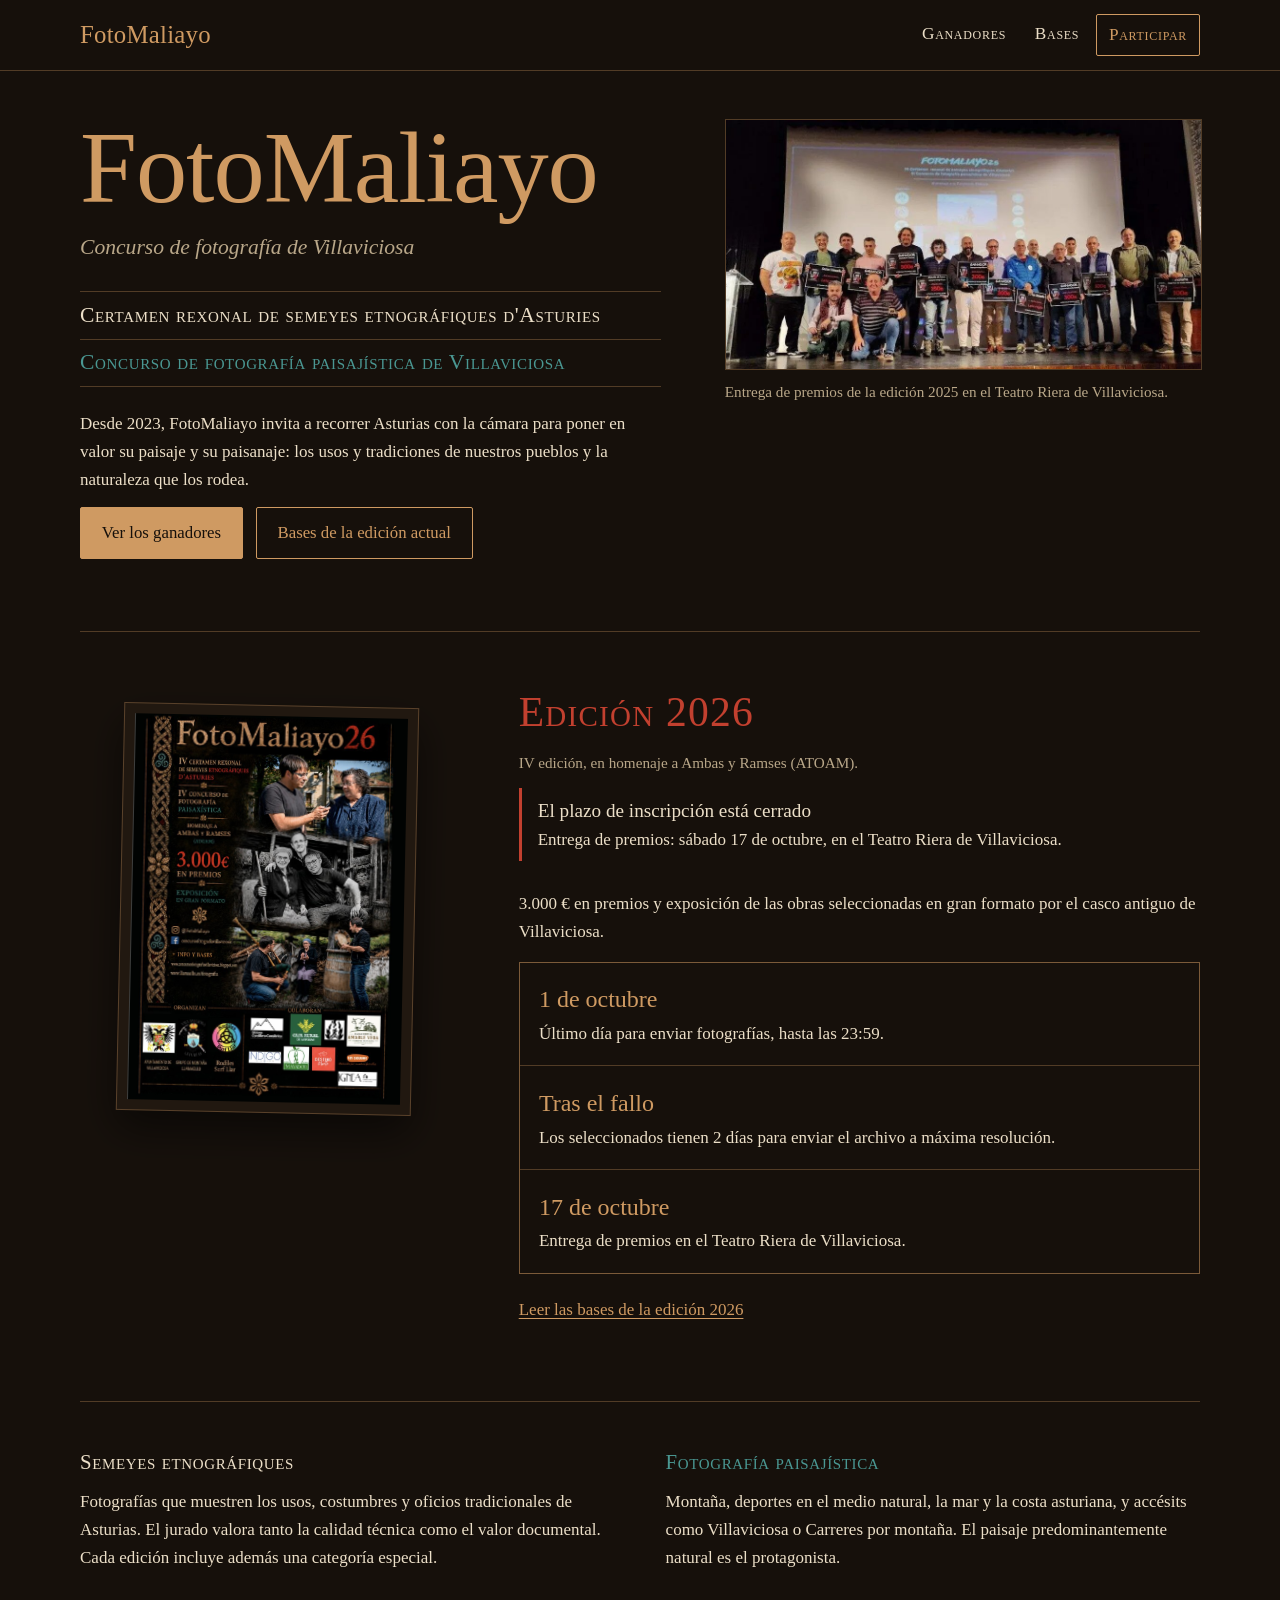
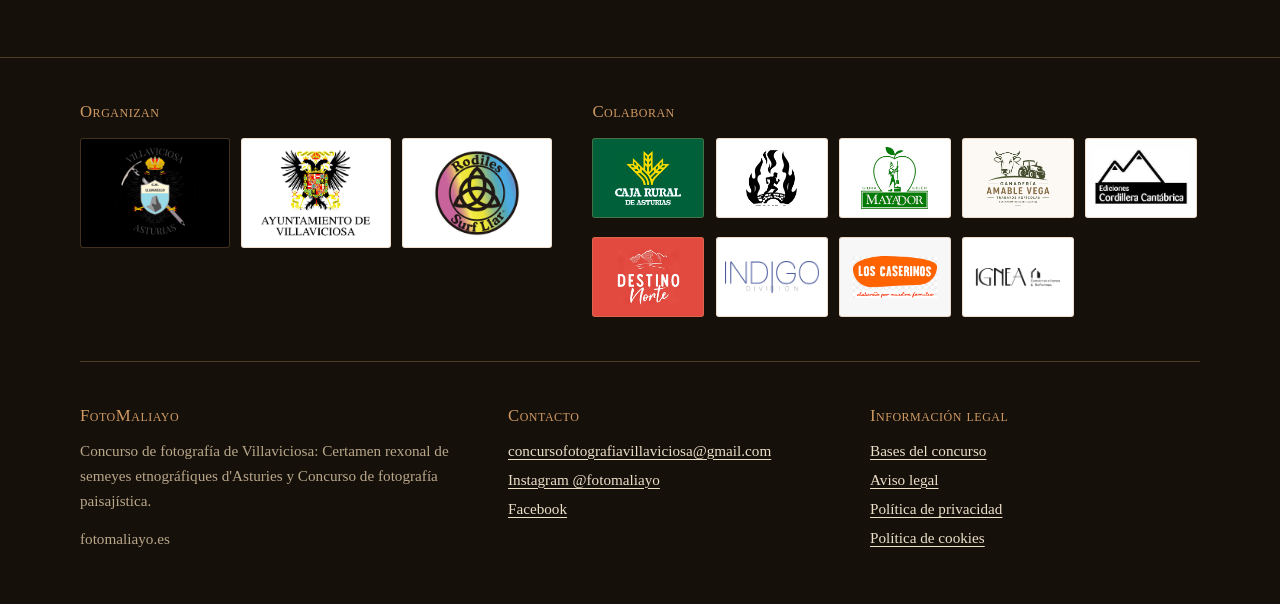
==== index.html @ ec28ccec "first commit" ====
<!DOCTYPE html>
<html lang="es">
<head>
<meta charset="utf-8">
<meta name="viewport" content="width=device-width, initial-scale=1, viewport-fit=cover">
<title>FotoMaliayo · Concurso de fotografía</title>
<link rel="canonical" href="https://fotomaliayo.es/">
<meta name="description" content="FotoMaliayo: Certamen rexonal de semeyes etnográfiques d'Asturies y Concurso de fotografía paisajística de Villaviciosa. Bases, ganadores e inscripción.">
<link rel="icon" href="data:image/svg+xml,<svg xmlns='http://www.w3.org/2000/svg' viewBox='0 0 100 100'><text y='.9em' font-size='90'>📷</text></svg>">
<style>
/* =========================================================
   Tokens: tomados del cartel (madera oscura, cobre, rojo, verde azulado)
   No se cargan fuentes externas: así la web no envía datos a terceros.
   ========================================================= */
:root{
  --wood:#16100b;
  --wood-2:#211810;
  --wood-3:#2c2117;
  --parchment:#ecdfc8;
  --muted:#b9a789;
  --copper:#cf9a62;
  --copper-dim:rgba(207,154,98,.32);
  --red:#c2402f;
  --teal:#4a9792;
  --ok:#7fb37a;
  --serif:"Palatino Linotype","Book Antiqua",Palatino,"URW Palladio L","P052",Georgia,serif;
  --measure:68ch;
  box-sizing:border-box;
  padding-top:env(safe-area-inset-top,0px);
  padding-bottom:env(safe-area-inset-bottom,0px);
}
*,*::before,*::after{box-sizing:inherit}
[hidden]{display:none!important}
html{scroll-padding-top:env(safe-area-inset-top,0px);background:var(--wood)}
body{
  margin:0;background:var(--wood);color:var(--parchment);
  font-family:var(--serif);font-size:1.0625rem;line-height:1.65;
  -webkit-font-smoothing:antialiased;
}
img{max-width:100%;height:auto;display:block}
a{color:var(--copper);text-underline-offset:.18em}
a:hover{color:var(--parchment)}
:focus-visible{outline:2px solid var(--copper);outline-offset:3px}
.wrap{width:min(1120px,100% - 2.5rem);margin-inline:auto}
.prose{max-width:var(--measure)}
h1,h2,h3{font-weight:normal;line-height:1.2;margin:0}
h2{font-size:clamp(1.8rem,1.3rem + 2vw,2.6rem);font-variant:small-caps;letter-spacing:.03em;color:var(--copper)}
h3{font-size:1.3rem;font-variant:small-caps;letter-spacing:.03em;color:var(--parchment);margin-top:2.2rem}
p{margin:.8rem 0}
.muted{color:var(--muted)}
.skip{position:absolute;left:-999px}
.skip:focus{left:1rem;top:1rem;background:var(--parchment);color:var(--wood);padding:.5rem 1rem;z-index:10}

/* ---------- Cabecera ---------- */
.site-head{border-bottom:1px solid var(--copper-dim);background:var(--wood)}
.site-head .wrap{display:flex;align-items:center;justify-content:space-between;gap:1rem;flex-wrap:wrap;padding-block:.9rem}
.brand{font-size:1.55rem;color:var(--copper);text-decoration:none;letter-spacing:.01em}
.brand b{font-weight:normal;color:var(--red)}
.nav{display:flex;gap:.3rem;flex-wrap:wrap}
.nav a{color:var(--parchment);text-decoration:none;padding:.35rem .75rem;border-radius:2px;font-variant:small-caps;letter-spacing:.04em;font-size:1.08rem}
.nav a:hover{color:var(--copper)}
.nav a[aria-current="page"]{color:var(--wood);background:var(--copper)}
.nav a.cta:not([aria-current="page"]){border:1px solid var(--copper);color:var(--copper)}

/* ---------- Vistas ---------- */
main section[data-view]{display:none;padding-block:3rem 4.5rem}
main section[data-view].is-active{display:block}

/* ---------- Portada ---------- */
.hero{display:grid;grid-template-columns:1.1fr .9fr;gap:clamp(2rem,5vw,4.5rem);align-items:start}
.wordmark{font-size:clamp(3.2rem,2rem + 6vw,6.4rem);line-height:.95;color:var(--copper);letter-spacing:-.01em;margin-bottom:1.6rem}
.tagline{font-size:1.35rem;color:var(--muted);font-style:italic;margin:-.8rem 0 1.6rem}
.hero-photo{margin:0}
.hero-photo button{all:unset;cursor:zoom-in;display:block}
.hero-photo img{width:100%;height:auto;border:1px solid var(--copper-dim)}
.hero-photo figcaption{margin-top:.6rem;font-size:.95rem;color:var(--muted)}
.edition{display:grid;grid-template-columns:minmax(220px,.55fr) 1fr;gap:clamp(2rem,5vw,4rem);align-items:start;margin-top:4.5rem;padding-top:3.5rem;border-top:1px solid var(--copper-dim)}
.edition h2{color:var(--red)}
.edition .dates{grid-template-columns:1fr}
.hero-lines{font-size:1.35rem;line-height:1.35;font-variant:small-caps;letter-spacing:.03em;margin:0 0 1.4rem;padding:0;list-style:none}
.hero-lines li{padding:.55rem 0;border-bottom:1px solid var(--copper-dim)}
.hero-lines li:first-child{border-top:1px solid var(--copper-dim)}
.hero-lines .etno{color:var(--parchment)}
.hero-lines .paisaje{color:var(--teal)}
.homenaje{color:var(--muted);font-style:italic;margin:0 0 1.8rem}
.status{border-left:3px solid var(--red);padding:.4rem 0 .4rem 1rem;margin:0 0 1.8rem}
.status strong{color:var(--parchment);font-weight:normal;font-size:1.2rem;display:block}
.hero-actions{display:flex;gap:.8rem;flex-wrap:wrap}
.poster{border:1px solid var(--copper-dim);padding:.6rem;background:var(--wood-2);transform:rotate(1.2deg);box-shadow:0 18px 40px rgba(0,0,0,.55)}
@media (prefers-reduced-motion:no-preference){
  .poster{animation:settle 900ms cubic-bezier(.2,.7,.2,1) both}
  @keyframes settle{from{opacity:0;transform:rotate(4deg) translateY(18px)}to{opacity:1;transform:rotate(1.2deg)}}
}

.btn{display:inline-block;font:inherit;font-size:1.05rem;cursor:pointer;text-decoration:none;
  padding:.7rem 1.3rem;border-radius:2px;border:1px solid var(--copper);background:var(--copper);color:var(--wood)}
.btn:hover{background:var(--parchment);border-color:var(--parchment);color:var(--wood)}
.btn.ghost{background:transparent;color:var(--copper)}
.btn.ghost:hover{color:var(--wood);background:var(--copper)}
.btn[disabled]{opacity:.5;cursor:not-allowed}

.two{display:grid;grid-template-columns:1fr 1fr;gap:clamp(1.5rem,4vw,3.5rem);margin-top:4rem;padding-top:3rem;border-top:1px solid var(--copper-dim)}
.two h3{margin-top:0}
.two .etno-h{color:var(--parchment)}
.two .paisaje-h{color:var(--teal)}
.dates{list-style:none;padding:0;margin:1rem 0 0;display:grid;grid-template-columns:repeat(3,1fr);gap:1px;background:var(--copper-dim);border:1px solid var(--copper-dim)}
.dates li{background:var(--wood);padding:1.1rem 1.2rem}
.dates .d{display:block;font-size:1.5rem;color:var(--copper)}
.block{margin-top:4rem;padding-top:3rem;border-top:1px solid var(--copper-dim)}

/* ---------- Ganadores ---------- */
.tabs{display:flex;gap:.4rem;flex-wrap:wrap;margin:1.6rem 0 2rem}
.tabs button{font:inherit;font-size:1.1rem;background:transparent;color:var(--parchment);border:1px solid var(--copper-dim);padding:.45rem 1rem;border-radius:2px;cursor:pointer}
.tabs button[aria-selected="true"]{background:var(--copper);color:var(--wood);border-color:var(--copper)}
.contest-title{font-size:1.1rem;font-variant:small-caps;letter-spacing:.05em;margin:3rem 0 .4rem;padding-bottom:.5rem;border-bottom:1px solid var(--copper-dim)}
.contest-title.etno{color:var(--parchment)}
.contest-title.paisaje{color:var(--teal)}
.gallery{display:flex;flex-wrap:wrap;gap:1.8rem 1.6rem;align-items:flex-start}
.cat-index{display:flex;flex-wrap:wrap;gap:.5rem;margin:.4rem 0 1rem}
.chip{font:inherit;font-size:.98rem;cursor:pointer;background:transparent;color:var(--parchment);border:1px solid var(--copper-dim);border-radius:999px;padding:.3rem .9rem}
.chip.etno{border-color:var(--copper);color:var(--copper)}
.chip.paisaje{border-color:var(--teal);color:#8cc7c2}
.chip:hover{background:var(--wood-3)}
.cat-block{--cat:var(--copper);margin:1.6rem 0 2.6rem;padding:1.2rem 0 0 1.4rem;border-left:4px solid var(--cat);scroll-margin-top:1.5rem}
.cat-block.paisaje{--cat:var(--teal)}
.cat-title{font-weight:normal;font-size:clamp(1.4rem,1.1rem + 1vw,1.8rem);font-variant:small-caps;letter-spacing:.03em;color:var(--parchment);margin:0 0 1.2rem;line-height:1.15}
.cat-block.paisaje .cat-title{color:#a9d6d2}
.work .prize.win{color:var(--parchment);background:var(--red);padding:0 .45rem;border-radius:2px}
.work img{height:clamp(170px,21vw,270px);width:auto;max-width:100%;object-fit:contain;border:1px solid var(--copper-dim);background:var(--wood-3)}
.work button:hover img{border-color:var(--copper)}
.work{margin:0;flex:0 1 auto;max-width:100%}
.work button{all:unset;cursor:zoom-in;display:block;width:100%}
.work button:focus-visible{outline:2px solid var(--copper);outline-offset:4px}
.frame{aspect-ratio:3/2;background:var(--wood-3);border:1px solid var(--copper-dim);overflow:hidden;display:grid;place-items:center;color:var(--muted);font-size:.95rem;text-align:center;padding:1rem}
.frame img{width:100%;height:100%;object-fit:cover}
.work figcaption{margin-top:.7rem;line-height:1.4}
.work .prize{color:var(--copper);font-variant:small-caps;letter-spacing:.03em}
.work .title{display:block;font-style:italic}
.work .author{display:block;color:var(--parchment)}
.pending{border:1px dashed var(--copper-dim);padding:1rem 1.2rem;color:var(--muted);margin-bottom:1rem}
dialog.lightbox{border:0;padding:0;background:transparent;max-width:min(1200px,94vw);color:var(--parchment)}
dialog.lightbox::backdrop{background:rgba(10,7,4,.97)}
dialog.lightbox img{max-height:80vh;width:auto;margin:auto}
dialog.lightbox p{text-align:center}
dialog.lightbox .close{position:fixed;top:calc(1rem + env(safe-area-inset-top,0px));right:1rem}

/* ---------- Bases y textos legales ---------- */
.doc{max-width:var(--measure)}
.doc h3{border-top:1px solid var(--copper-dim);padding-top:1.6rem}
.doc ol,.doc ul{padding-left:1.3rem}
.doc li{margin:.35rem 0}
.doc strong{color:var(--parchment)}
.table-scroll{overflow-x:auto;margin:1rem 0}
table{border-collapse:collapse;width:100%;min-width:420px;font-size:1rem}
th,td{text-align:left;padding:.55rem .8rem;border-bottom:1px solid var(--copper-dim)}
th{font-weight:normal;color:var(--copper);font-variant:small-caps;letter-spacing:.03em}
td.n{text-align:right;font-variant-numeric:tabular-nums}
.note{background:var(--wood-2);border-left:3px solid var(--teal);padding:.8rem 1.1rem;margin:1.2rem 0}
.meta{color:var(--muted);font-size:.95rem}

/* ---------- Formulario ---------- */
.form{max-width:760px}
fieldset{border:1px solid var(--copper-dim);padding:1.4rem 1.4rem 1.6rem;margin:0 0 1.8rem;border-radius:2px}
legend{padding:0 .5rem;font-size:1.25rem;font-variant:small-caps;letter-spacing:.03em;color:var(--copper)}
.grid{display:grid;grid-template-columns:1fr 1fr;gap:1rem 1.2rem}
.full{grid-column:1/-1}
label{display:block;font-size:.98rem;margin-bottom:.3rem}
.req{color:var(--red)}
input[type=text],input[type=email],input[type=tel],select,textarea{
  width:100%;font:inherit;font-size:1rem;color:var(--parchment);background:var(--wood);
  border:1px solid rgba(207,154,98,.5);border-radius:2px;padding:.6rem .7rem}
textarea{min-height:5.5rem;resize:vertical}
input:focus,select:focus,textarea:focus{outline:2px solid var(--copper);outline-offset:0;border-color:var(--copper)}
.check{display:flex;gap:.7rem;align-items:flex-start;margin:.8rem 0}
.check input{margin-top:.35rem;width:1.1rem;height:1.1rem;accent-color:var(--copper);flex:none}
.check label{margin:0}
.hint{font-size:.92rem;color:var(--muted);margin:.3rem 0 0}
.counters{display:flex;gap:1.5rem;flex-wrap:wrap;margin:-.3rem 0 1.2rem;color:var(--muted)}
.counters strong{color:var(--parchment);font-weight:normal}
.photo{border:1px solid var(--copper-dim);background:var(--wood-2);padding:1.2rem;margin-bottom:1.2rem;display:grid;grid-template-columns:150px 1fr;gap:1.2rem}
.photo .thumb{aspect-ratio:1;background:var(--wood);border:1px dashed var(--copper-dim);display:grid;place-items:center;color:var(--muted);font-size:.85rem;text-align:center;overflow:hidden}
.photo .thumb img{width:100%;height:100%;object-fit:cover}
.photo .fields{display:grid;gap:.9rem}
.photo-head{display:flex;justify-content:space-between;align-items:center;gap:1rem}
.photo-head h4{margin:0;font-weight:normal;font-size:1.1rem;color:var(--copper)}
.link-btn{all:unset;cursor:pointer;color:var(--muted);text-decoration:underline;text-underline-offset:.18em;font-size:.95rem}
.link-btn:hover{color:var(--red)}
.link-btn:focus-visible{outline:2px solid var(--copper);outline-offset:2px}
.file-info{font-size:.9rem;color:var(--muted)}
.file-info.bad{color:#ff9b8a}
.file-info.good{color:var(--ok)}
.errors{border:1px solid var(--red);background:rgba(194,64,47,.12);padding:.9rem 1.2rem;margin-bottom:1.4rem}
.errors ul{margin:.4rem 0 0;padding-left:1.2rem}
.layer{font-size:.92rem;color:var(--muted);border-top:1px solid var(--copper-dim);margin-top:1.6rem;padding-top:1rem}
.layer table{min-width:0;font-size:.92rem}
.layer th{width:28%}
.progress{height:6px;background:var(--wood-3);margin:1rem 0;overflow:hidden}
.progress span{display:block;height:100%;width:0;background:var(--copper);transition:width .3s}
.done{border:1px solid var(--ok);padding:1.6rem;max-width:760px}
.done .code{font-size:1.6rem;color:var(--copper)}
.demo{border:1px dashed var(--teal);color:var(--muted);padding:.8rem 1.1rem;margin-bottom:1.6rem;max-width:760px}
.hp{position:absolute;left:-5000px}

/* ---------- Pie ---------- */
.site-foot{border-top:1px solid var(--copper-dim);padding-block:2.5rem;font-size:.95rem;color:var(--muted)}
.entities{display:grid;grid-template-columns:auto 1fr;gap:2.5rem;padding-bottom:2.5rem;margin-bottom:2.5rem;border-bottom:1px solid var(--copper-dim);align-items:start}
.logos{list-style:none;padding:0;margin:0;display:flex;flex-wrap:wrap;gap:.7rem}
.logos li{margin:0;display:flex;align-items:center;justify-content:center;border-radius:3px;padding:.5rem;overflow:hidden;border:1px solid var(--copper-dim)}
.logos.org li{width:150px;height:110px}
.logos.col li{width:112px;height:80px}
.logos img{max-width:100%;max-height:100%;width:auto;height:auto;object-fit:contain}
.foot-grid{display:grid;grid-template-columns:1.2fr 1fr 1fr;gap:2rem}
.site-foot h4{margin:0 0 .5rem;font-weight:normal;color:var(--copper);font-variant:small-caps;letter-spacing:.03em;font-size:1.05rem}
.site-foot ul{list-style:none;padding:0;margin:0}
.site-foot li{margin:.25rem 0}
.site-foot a{color:var(--parchment)}

@media (max-width:820px){
  .hero,.two,.foot-grid,.edition,.entities{grid-template-columns:1fr}
  .logos.org li{width:128px;height:94px}
  .logos.col li{width:104px;height:72px}
  .poster{max-width:320px;margin-inline:auto}
  .dates{grid-template-columns:1fr}
  .grid{grid-template-columns:1fr}
  .photo{grid-template-columns:1fr}
  .photo .thumb{max-width:200px}
}
</style>
</head>
<body>
<a class="skip" href="#contenido">Saltar al contenido</a>

<header class="site-head">
  <div class="wrap">
    <a class="brand" href="#inicio">FotoMaliayo</a>
    <nav class="nav" aria-label="Principal">
      <a href="#ganadores">Ganadores</a>
      <a href="#bases">Bases</a>
      <a href="#participar" class="cta">Participar</a>
    </nav>
  </div>
</header>

<main id="contenido">

<!-- ===================== PORTADA ===================== -->
<section data-view="inicio" aria-labelledby="t-inicio">
  <div class="wrap">
    <div class="hero">
      <div>
        <h1 id="t-inicio" class="wordmark">FotoMaliayo</h1>
        <p class="tagline">Concurso de fotografía de Villaviciosa</p>
        <ul class="hero-lines">
          <li class="etno">Certamen rexonal de semeyes etnográfiques d'Asturies</li>
          <li class="paisaje">Concurso de fotografía paisajística de Villaviciosa</li>
        </ul>
        <p>Desde 2023, FotoMaliayo invita a recorrer Asturias con la cámara para poner en valor su paisaje y su paisanaje: los usos y tradiciones de nuestros pueblos y la naturaleza que los rodea.</p>
        <div class="hero-actions">
          <a class="btn" href="#ganadores">Ver los ganadores</a>
          <a class="btn ghost" href="#bases">Bases de la edición actual</a>
        </div>
      </div>
      <figure class="hero-photo" id="hero-photo"></figure>
    </div>

    <div class="edition">
      <figure class="poster"><img id="ed-cartel" src="" alt="" width="760" height="1075"></figure>
      <div>
        <h2 id="t-edicion"></h2>
        <p class="meta" id="ed-meta"></p>
        <div class="status" id="status"></div>
        <p id="ed-premios"></p>
        <ol class="dates" id="ed-calendario"></ol>
        <p style="margin-top:1.4rem"><a href="#bases" id="ed-bases-link"></a></p>
      </div>
    </div>

    <div class="two">
      <div>
        <h3 class="etno-h">Semeyes etnográfiques</h3>
        <p>Fotografías que muestren los usos, costumbres y oficios tradicionales de Asturias. El jurado valora tanto la calidad técnica como el valor documental. Cada edición incluye además una categoría especial.</p>
      </div>
      <div>
        <h3 class="paisaje-h">Fotografía paisajística</h3>
        <p>Montaña, deportes en el medio natural, la mar y la costa asturiana, y accésits como Villaviciosa o Carreres por montaña. El paisaje predominantemente natural es el protagonista.</p>
      </div>
    </div>
  </div>
</section>

<!-- ===================== GANADORES ===================== -->
<section data-view="ganadores" aria-labelledby="t-ganadores">
  <div class="wrap">
    <h2 id="t-ganadores">Ganadores de ediciones anteriores</h2>
    <p class="prose muted">Las fotografías premiadas y finalistas de cada edición. Pulsa una imagen para verla a mayor tamaño. Todas las fotografías pertenecen a sus autores y no pueden usarse sin su permiso.</p>
    <div class="tabs" role="tablist" aria-label="Edición" id="year-tabs"></div>
    <div id="winners" role="tabpanel"></div>
  </div>
</section>

<!-- ===================== BASES ===================== -->
<section data-view="bases" aria-labelledby="t-bases">
  <div class="wrap doc" id="bases-doc"><!-- se rellena con bases.js --></div>
</section>

<!-- ===================== PARTICIPAR ===================== -->
<section data-view="participar" aria-labelledby="t-participar">
  <div class="wrap">
    <h2 id="t-participar">Inscripción</h2>
    <div id="form-area"></div>
  </div>
</section>

<!-- ===================== AVISO LEGAL ===================== -->
<section data-view="aviso-legal" aria-labelledby="t-aviso">
  <div class="wrap doc">
    <h2 id="t-aviso">Aviso legal</h2>
    <h3>Titular de la web</h3>
    <p>Titular: <span data-dato="nombre"></span><br>
    NIF: <span data-dato="nif"></span><br>
    Domicilio a efectos de notificaciones: <span data-dato="domicilio"></span><br>
    Correo electrónico: <a href="mailto:concursofotografiavillaviciosa@gmail.com">concursofotografiavillaviciosa@gmail.com</a></p>
    <p>Esta web, accesible en fotomaliayo.es, tiene como finalidad informar sobre el concurso FotoMaliayo y gestionar la inscripción de sus participantes. No tiene finalidad comercial.</p>
    <h3>Propiedad intelectual</h3>
    <p>Las fotografías publicadas pertenecen a sus autores, que conservan todos sus derechos. Se muestran aquí con su autorización, conforme a las bases del concurso. No está permitido descargarlas, reproducirlas ni utilizarlas sin el permiso expreso de su autor.</p>
    <p>Los nombres y logotipos de las entidades organizadoras y colaboradoras pertenecen a sus respectivos titulares.</p>
    <h3>Responsabilidad</h3>
    <p>El titular procura que la información de esta web sea correcta y esté actualizada, pero no se hace responsable de errores puntuales ni de los contenidos de las webs externas a las que se enlaza. Las bases publicadas en esta web son la versión de referencia del concurso.</p>
    <h3>Legislación aplicable</h3>
    <p>Este aviso legal se rige por la legislación española.</p>
  </div>
</section>

<!-- ===================== PRIVACIDAD ===================== -->
<section data-view="privacidad" aria-labelledby="t-priv">
  <div class="wrap doc">
    <h2 id="t-priv">Política de privacidad</h2>
    <p class="meta">Última actualización: octubre de 2026.</p>

    <h3>Responsable del tratamiento</h3>
    <p><span data-dato="nombre"></span>, NIF <span data-dato="nif"></span>, con domicilio en <span data-dato="domicilio"></span>. Contacto: <a href="mailto:concursofotografiavillaviciosa@gmail.com">concursofotografiavillaviciosa@gmail.com</a>.</p>

    <h3>Qué datos tratamos</h3>
    <p>Los que facilitas en el formulario de inscripción: nombre, apellidos, correo electrónico, teléfono, localidad, condición de socio del Grupo de Montaña Llamaello si procede, y las fotografías con su título y descripción. No pedimos más datos de los necesarios.</p>

    <h3>Para qué los usamos</h3>
    <ol>
      <li>Gestionar tu participación en el concurso: recibir y ordenar tus fotografías, ponerlas a disposición del jurado de forma anónima y comunicarte el resultado.</li>
      <li>Organizar la entrega de premios y la exposición, y publicar el nombre de los premiados y finalistas junto a sus obras.</li>
      <li>Difundir el concurso publicando en esta web y en sus redes sociales fotografías del acto de entrega de premios, en las que pueden aparecer los asistentes.</li>
      <li>Solo si lo autorizas expresamente, avisarte de futuras ediciones del concurso.</li>
    </ol>

    <h3>Base legal</h3>
    <p>Para las finalidades 1 y 2, la ejecución de la relación que se establece al aceptar las bases del concurso (artículo 6.1.b del Reglamento General de Protección de Datos). Para la finalidad 3, el interés legítimo en dar a conocer el concurso (artículo 6.1.f); si no quieres aparecer en esas fotografías, puedes indicarlo antes o durante el acto, o pedir después que se retiren. Para la finalidad 4, tu consentimiento (artículo 6.1.a), que puedes retirar en cualquier momento escribiendo al correo de contacto.</p>

    <h3>Cuánto tiempo los conservamos</h3>
    <ul>
      <li>Datos y fotografías de participantes no premiados: hasta tres meses después de la entrega de premios. Después se eliminan.</li>
      <li>Datos de premiados y finalistas: mientras se mantenga el archivo histórico del concurso, y como mínimo el tiempo exigido por la normativa fiscal.</li>
      <li>Fotografías del acto de entrega de premios: mientras se mantenga el archivo histórico del concurso, salvo que pidas su retirada.</li>
      <li>Datos para avisos de futuras ediciones: hasta que retires tu consentimiento.</li>
    </ul>

    <h3>Quién puede ver tus datos</h3>
    <p>El jurado recibe solo las fotografías, identificadas con un código y sin tus datos. No cedemos tus datos a terceros salvo obligación legal. El nombre de los premiados y finalistas se hace público junto a sus obras.</p>
    <p>Para almacenar las inscripciones utilizamos los servicios de Google (Google Drive y Gmail), que actúa como encargado del tratamiento. Google LLC está adherida al Marco de Privacidad de Datos UE-EE. UU., lo que ofrece garantías adecuadas para las transferencias internacionales de datos. El proveedor de alojamiento de esta web también actúa como encargado del tratamiento.</p>

    <h3>Tus derechos</h3>
    <p>Puedes pedir el acceso, la rectificación o la supresión de tus datos, así como la limitación u oposición a su tratamiento y su portabilidad, escribiendo a <a href="mailto:concursofotografiavillaviciosa@gmail.com">concursofotografiavillaviciosa@gmail.com</a>. Si consideras que no hemos atendido correctamente tu solicitud, puedes presentar una reclamación ante la Agencia Española de Protección de Datos (<a href="https://www.aepd.es" rel="noopener" target="_blank">www.aepd.es</a>).</p>

    <h3>Menores de edad</h3>
    <p>Si eres menor de 18 años, solo puedes participar con la autorización de tu padre, madre o tutor legal.</p>
  </div>
</section>

<!-- ===================== COOKIES ===================== -->
<section data-view="cookies" aria-labelledby="t-cookies">
  <div class="wrap doc">
    <h2 id="t-cookies">Política de cookies</h2>
    <p>Esta web no utiliza cookies propias ni de terceros, ni herramientas de analítica o publicidad. Tampoco carga tipografías ni otros recursos de servidores externos.</p>
    <p>Al enviar el formulario de inscripción, los datos y fotografías se transmiten a los servidores de Google para su almacenamiento, tal como se explica en la <a href="#privacidad">política de privacidad</a>.</p>
    <p>Si en el futuro se incorporasen cookies que requieran tu consentimiento, se te pedirá antes de instalarlas y se actualizará esta política.</p>
  </div>
</section>

</main>
<dialog class="lightbox" id="lightbox">
    <button class="btn ghost close" type="button" onclick="this.closest('dialog').close()">Cerrar</button>
    <img id="lb-img" alt="">
    <p id="lb-cap"></p>
</dialog>

<footer class="site-foot">
  <div class="wrap entities">
    <div><h4>Organizan</h4><ul class="logos org" id="logos-org"></ul></div>
    <div><h4>Colaboran</h4><ul class="logos col" id="logos-col"></ul></div>
  </div>
  <div class="wrap foot-grid">
    <div>
      <h4>FotoMaliayo</h4>
      <p style="margin-top:0">Concurso de fotografía de Villaviciosa: Certamen rexonal de semeyes etnográfiques d'Asturies y Concurso de fotografía paisajística.</p>
      <p>fotomaliayo.es</p>
    </div>
    <div>
      <h4>Contacto</h4>
      <ul>
        <li><a href="mailto:concursofotografiavillaviciosa@gmail.com">concursofotografiavillaviciosa@gmail.com</a></li>
        <li><a href="https://www.instagram.com/fotomaliayo/" rel="noopener" target="_blank">Instagram @fotomaliayo</a></li>
        <li><a href="https://www.facebook.com/concursofotografiavillaviciosa" rel="noopener" target="_blank">Facebook</a></li>
      </ul>
    </div>
    <div>
      <h4>Información legal</h4>
      <ul>
        <li><a href="#bases">Bases del concurso</a></li>
        <li><a href="#aviso-legal">Aviso legal</a></li>
        <li><a href="#privacidad">Política de privacidad</a></li>
        <li><a href="#cookies">Política de cookies</a></li>
      </ul>
    </div>
  </div>
</footer>

<!-- Datos editables: datos.js (configuración, categorías, logos), ganadores.js y bases.js -->
<script src="datos.js"></script>
<script src="ganadores.js"></script>
<script src="bases.js"></script>
<script>
/* =====================================================================
   A partir de aquí está el funcionamiento de la web.
   Para actualizarla cada año no hace falta tocar nada de este archivo.
   ===================================================================== */
/* ---------------- utilidades ---------------- */
const $ = (s, el = document) => el.querySelector(s);
const esc = s => String(s ?? '').replace(/[&<>"']/g, c => ({'&':'&amp;','<':'&lt;','>':'&gt;','"':'&quot;',"'":'&#39;'}[c]));
const fechaLimite = new Date(CONFIG.fechaLimite);
const abierta = CONFIG.inscripcionAbierta && new Date() <= fechaLimite;
const modoPrueba = !CONFIG.endpoint;
const fmtFecha = d => d.toLocaleDateString('es-ES', { day: 'numeric', month: 'long', year: 'numeric' });

/* ---------------- navegación por secciones ---------------- */
const VIEWS = ['inicio','ganadores','bases','participar','aviso-legal','privacidad','cookies'];
function route() {
  const id = location.hash.slice(1);
  const view = VIEWS.includes(id) ? id : 'inicio';
  document.querySelectorAll('section[data-view]').forEach(s => s.classList.toggle('is-active', s.dataset.view === view));
  document.querySelectorAll('.nav a').forEach(a => {
    if (a.getAttribute('href') === '#' + view) a.setAttribute('aria-current', 'page');
    else a.removeAttribute('aria-current');
  });
  const t = { inicio:'', ganadores:'Ganadores', bases:'Bases ' + CONFIG.edicion, participar:'Inscripción', 'aviso-legal':'Aviso legal', privacidad:'Privacidad', cookies:'Cookies' }[view];
  document.title = (t ? t + ' · ' : '') + 'FotoMaliayo · Concurso de fotografía';
  window.scrollTo(0, 0);
}
window.addEventListener('hashchange', route);

/* ---------------- portada ---------------- */
function renderStatus() {
  $('#status').innerHTML = abierta
    ? `<strong>Inscripción abierta hasta el ${fmtFecha(fechaLimite)}</strong><a href="#participar">Inscríbete y envía tus fotografías</a>`
    : `<strong>El plazo de inscripción está cerrado</strong>Entrega de premios: ${esc(CONFIG.entregaPremios)}.`;
  const P = CONFIG.portada;
  let img, cap, alt;
  if (P.img) { img = P.img; cap = P.pie; alt = P.alt || P.pie; }
  else {
    const g = GANADORES.find(x => x.edicion === P.premiada.edicion && x.autor === P.premiada.autor) || GANADORES[0];
    img = g.img; alt = `Fotografía de ${g.autor}, premiada en ${g.edicion}`;
    cap = `${g.autor}. ${g.premio}${g.categoria ? ', ' + g.categoria : ''}, ${CERTAMENES[g.certamen].corto}, ${g.edicion}.`;
  }
  $('#hero-photo').innerHTML = `<button type="button" data-img="${esc(img)}" data-cap="${esc(cap)}"><img src="${esc(img)}" alt="${esc(alt)}"></button><figcaption>${esc(cap)}</figcaption>`;
  $('#hero-photo button').onclick = e => openLightbox(e.currentTarget);
}

/* ---------------- ganadores ---------------- */
function renderWinners(year) {
  const years = [...new Set(GANADORES.map(g => g.edicion))].sort((a, b) => b - a);
  year = year || years[0];
  $('#year-tabs').innerHTML = years.map((y, i) =>
    `<button role="tab" type="button" aria-selected="${y === year}" data-year="${y}">${y}</button>`).join('');
  $('#year-tabs').onclick = e => { const b = e.target.closest('button'); if (b) renderWinners(+b.dataset.year); };

  const items = GANADORES.filter(g => g.edicion === year);
  const ordinal = ['I','II','III','IV','V','VI','VII','VIII','IX','X'][year - 2023] || '';
  const groups = [];
  for (const key of ['etno', 'paisaje']) {
    const list = items.filter(g => g.certamen === key);
    const cats = [...new Set(list.map(g => g.categoria))];
    groups.push({ key, cats: cats.map(c => ({ name: c || 'Categoría única', list: list.filter(g => g.categoria === c) })) });
  }
  let n = 0;
  let html = `<p class="meta">${ordinal ? ordinal + ' edición, ' : ''}${year}</p>`;
  html += `<nav class="cat-index" aria-label="Categorías de ${year}">` + groups.map(gr => gr.cats.map(c =>
    `<button type="button" class="chip ${gr.key}" data-target="cat-${n++}">${esc(gr.key === 'etno' && c.name === 'Categoría única' ? 'Semeyes etnográfiques' : c.name)}</button>`).join('')).join('') + `</nav>`;
  n = 0;
  for (const gr of groups) {
    if (!gr.cats.length) continue;
    html += `<h3 class="contest-title ${gr.key}">${esc(CERTAMENES[gr.key].nombre)}</h3>`;
    for (const c of gr.cats) {
      html += `<section class="cat-block ${gr.key}" id="cat-${n++}"><h4 class="cat-title">${esc(c.name)}</h4><div class="gallery">` + c.list.map(g => {
        const cap = `${g.titulo ? '«' + g.titulo + '», ' : ''}${g.autor}. ${g.premio}${g.categoria ? ', ' + g.categoria : ''}, ${g.edicion}.`;
        const frame = g.img
          ? `<button type="button" data-img="${esc(g.img)}" data-cap="${esc(cap)}"><img src="${esc(g.mini || g.img)}" width="${g.w || ''}" height="${g.h || ''}" alt="Fotografía de ${esc(g.autor)}, ${esc(g.premio.toLowerCase())} en ${esc(c.name)} ${g.edicion}" loading="lazy"></button>`
          : `<div class="frame">Fotografía pendiente</div>`;
        return `<figure class="work">${frame}<figcaption><span class="prize ${g.premio === 'Ganador' ? 'win' : ''}">${esc(g.premio)}</span>${g.titulo ? `<span class="title">${esc(g.titulo)}</span>` : ''}<span class="author">${esc(g.autor)}</span></figcaption></figure>`;
      }).join('') + `</div></section>`;
    }
  }
  $('#winners').innerHTML = html;
}
function openLightbox(b) {
  $('#lb-img').src = b.dataset.img; $('#lb-img').alt = b.dataset.cap; $('#lb-cap').textContent = b.dataset.cap;
  $('#lightbox').showModal();
}
$('#winners').addEventListener('click', e => {
  const chip = e.target.closest('.chip');
  if (chip) { document.getElementById(chip.dataset.target).scrollIntoView({ behavior: matchMedia('(prefers-reduced-motion: reduce)').matches ? 'auto' : 'smooth' }); return; }
  const b = e.target.closest('button[data-img]'); if (b) openLightbox(b);
});
$('#lightbox').addEventListener('click', e => { if (e.target.id === 'lightbox') e.target.close(); });

/* ---------------- formulario ---------------- */
let fotos = [];   // {id, file, ok}
let nextId = 1;

function renderFormArea() {
  const area = $('#form-area');
  if (!abierta && !modoPrueba) {
    area.innerHTML = `<div class="prose"><p>El plazo de inscripción de la edición ${CONFIG.edicion} terminó el ${fmtFecha(fechaLimite)}.</p>
      <p>Las bases de la próxima edición se publicarán en esta web y en las redes sociales del concurso. Mientras tanto, puedes ver los <a href="#ganadores">ganadores de ediciones anteriores</a>.</p></div>`;
    return;
  }
  const esp = CERTAMENES.etno.especial;
  area.innerHTML = `
    ${modoPrueba ? `<p class="demo">Vista de prueba: el formulario funciona y valida las fotografías, pero todavía no envía nada. Se activará al conectar el almacenamiento.</p>` : ''}
    <form class="form" id="form" novalidate>
      <p class="prose">Rellena tus datos, añade tus fotografías y envíalo todo de una vez. Puedes presentar hasta ${CERTAMENES.etno.max} fotografías al certamen etnográfico y hasta ${CERTAMENES.paisaje.max} al de paisaje. Los campos con <span class="req">*</span> son obligatorios.</p>
      <div id="errors" class="errors" hidden tabindex="-1"></div>

      <fieldset>
        <legend>Tus datos</legend>
        <div class="grid">
          <div><label for="nombre">Nombre <span class="req">*</span></label><input id="nombre" name="nombre" type="text" autocomplete="given-name" required></div>
          <div><label for="apellidos">Apellidos <span class="req">*</span></label><input id="apellidos" name="apellidos" type="text" autocomplete="family-name" required></div>
          <div><label for="email">Correo electrónico <span class="req">*</span></label><input id="email" name="email" type="email" autocomplete="email" required></div>
          <div><label for="telefono">Teléfono <span class="req">*</span></label><input id="telefono" name="telefono" type="tel" autocomplete="tel" required><p class="hint">También para avisos por WhatsApp.</p></div>
          <div class="full"><label for="localidad">Localidad</label><input id="localidad" name="localidad" type="text" autocomplete="address-level2"></div>
          <div class="full">
            <div class="check"><input id="socio" name="socio" type="checkbox"><label for="socio">Soy socio o socia del Grupo de Montaña Llamaello</label></div>
            <div id="socio-num" hidden><label for="numSocio">Número de socio</label><input id="numSocio" name="numSocio" type="text"></div>
          </div>
        </div>
        <input class="hp" type="text" name="web" id="web" tabindex="-1" autocomplete="off" aria-hidden="true">
      </fieldset>

      <fieldset>
        <legend>Tus fotografías</legend>
        <p class="hint" style="margin-top:0">JPG de al menos ${CONFIG.minLado} px en el lado mayor y hasta ${CONFIG.maxMB} MB. Sin marcos, bordes ni firmas.</p>
        <div class="counters" aria-live="polite"><span>Semeyes etnográfiques: <strong id="c-etno">0</strong> de ${CERTAMENES.etno.max}</span><span>Paisaje: <strong id="c-paisaje">0</strong> de ${CERTAMENES.paisaje.max}</span></div>
        <div id="photos"></div>
        <button type="button" class="btn ghost" id="add">Añadir fotografía</button>
      </fieldset>

      <fieldset>
        <legend>Declaraciones</legend>
        <div class="check"><input id="d-bases" type="checkbox" required><label for="d-bases">He leído y acepto las <a href="#bases" target="_blank">bases del concurso</a> y la <a href="#privacidad" target="_blank">política de privacidad</a>. <span class="req">*</span></label></div>
        <div class="check"><input id="d-autor" type="checkbox" required><label for="d-autor">Soy el autor o autora de las fotografías y tengo el consentimiento de las personas reconocibles que aparecen en ellas. <span class="req">*</span></label></div>
        <div class="check"><input id="d-edad" type="checkbox" required><label for="d-edad">Soy mayor de 18 años, o cuento con la autorización de mi padre, madre o tutor y la enviaré a la organización. <span class="req">*</span></label></div>
        <div class="check"><input id="d-news" type="checkbox"><label for="d-news">Quiero recibir avisos de futuras ediciones del concurso (opcional).</label></div>

        <div class="layer">
          <p style="margin-top:0">Información básica sobre protección de datos</p>
          <div class="table-scroll"><table><tbody>
            <tr><th>Responsable</th><td>${esc(CONFIG.titular.nombre)}</td></tr>
            <tr><th>Finalidad</th><td>Gestionar tu participación en el concurso y, si lo autorizas, avisarte de futuras ediciones.</td></tr>
            <tr><th>Legitimación</th><td>Aceptación de las bases del concurso y, en su caso, tu consentimiento.</td></tr>
            <tr><th>Destinatarios</th><td>No se ceden datos a terceros. El jurado recibe las fotografías de forma anónima. Los datos se almacenan en Google Drive.</td></tr>
            <tr><th>Derechos</th><td>Acceso, rectificación, supresión y otros, escribiendo a ${esc(CONFIG.email)}.</td></tr>
            <tr><th>Más información</th><td><a href="#privacidad" target="_blank">Política de privacidad</a></td></tr>
          </tbody></table></div>
        </div>
      </fieldset>

      <div id="sending" hidden><p id="sending-text">Enviando…</p><div class="progress"><span id="bar"></span></div><p class="hint">No cierres esta página hasta que termine el envío.</p></div>
      <button type="submit" class="btn" id="submit">Enviar inscripción</button>
    </form>`;

  fotos = []; nextId = 1;
  $('#add').onclick = () => addPhoto();
  $('#socio').onchange = () => { $('#socio-num').hidden = !$('#socio').checked; refreshCategoryOptions(); };
  $('#form').onsubmit = onSubmit;
  addPhoto();
}

function count(key) { return fotos.filter(f => $(`#cert-${f.id}`)?.value === key).length; }

function updateCounters() {
  $('#c-etno').textContent = count('etno');
  $('#c-paisaje').textContent = count('paisaje');
  const full = fotos.length >= CERTAMENES.etno.max + CERTAMENES.paisaje.max;
  $('#add').disabled = full;
  document.querySelectorAll('.photo h4').forEach((h, i) => h.textContent = `Fotografía ${i + 1}`);
}

function categoryOptions(certKey, current) {
  if (!certKey) return '<option value="">Elige primero el certamen</option>';
  const socio = $('#socio')?.checked;
  return '<option value="">Elige una categoría</option>' + CERTAMENES[certKey].categorias
    .filter(c => c !== 'Socios LlamaEllo' || socio)
    .map(c => `<option ${c === current ? 'selected' : ''}>${esc(c)}</option>`).join('');
}
function refreshCategoryOptions() {
  fotos.forEach(f => { const s = $(`#cat-${f.id}`); s.innerHTML = categoryOptions($(`#cert-${f.id}`).value, s.value); });
}

function addPhoto() {
  const id = nextId++;
  const f = { id, file: null, ok: false, msg: '' };
  fotos.push(f);
  const esp = CERTAMENES.etno.especial;
  const div = document.createElement('div');
  div.className = 'photo'; div.id = `photo-${id}`;
  div.innerHTML = `
    <div class="thumb" id="thumb-${id}">Sin imagen</div>
    <div class="fields">
      <div class="photo-head"><h4></h4><button type="button" class="link-btn" data-remove="${id}">Quitar</button></div>
      <div><label for="file-${id}">Archivo JPG <span class="req">*</span></label><input id="file-${id}" type="file" accept="image/jpeg,.jpg,.jpeg"><p class="file-info" id="info-${id}"></p></div>
      <div class="grid">
        <div><label for="cert-${id}">Certamen <span class="req">*</span></label>
          <select id="cert-${id}"><option value="">Elige un certamen</option><option value="etno">${esc(CERTAMENES.etno.corto)}</option><option value="paisaje">${esc(CERTAMENES.paisaje.corto)}</option></select></div>
        <div><label for="cat-${id}">Categoría <span class="req">*</span></label><select id="cat-${id}">${categoryOptions('')}</select></div>
      </div>
      ${esp ? `<div class="check" id="esp-wrap-${id}" hidden><input id="esp-${id}" type="checkbox"><label for="esp-${id}">Participa también en la categoría especial «${esc(esp)}»</label></div>` : ''}
      <div><label for="tit-${id}">Título <span class="req">*</span></label><input id="tit-${id}" type="text" maxlength="100"></div>
      <div><label for="desc-${id}">Descripción <span class="req">*</span></label><textarea id="desc-${id}" maxlength="1500" placeholder="Dónde y cuándo se tomó, la técnica empleada y la historia del momento."></textarea></div>
    </div>`;
  $('#photos').appendChild(div);

  $(`#cert-${id}`).onchange = e => {
    const k = e.target.value;
    $(`#cat-${id}`).innerHTML = categoryOptions(k);
    if (k === 'etno') $(`#cat-${id}`).value = 'Categoría única';
    if ($(`#esp-wrap-${id}`)) $(`#esp-wrap-${id}`).hidden = k !== 'etno';
    updateCounters();
  };
  $(`#file-${id}`).onchange = e => checkFile(f, e.target.files[0]);
  div.querySelector('[data-remove]').onclick = () => {
    fotos = fotos.filter(x => x.id !== id); div.remove(); updateCounters();
    if (!fotos.length) addPhoto();
  };
  updateCounters();
}

function checkFile(f, file) {
  const info = $(`#info-${f.id}`), thumb = $(`#thumb-${f.id}`);
  f.file = file || null; f.ok = false; info.className = 'file-info';
  if (!file) { info.textContent = ''; thumb.textContent = 'Sin imagen'; return; }
  const mb = file.size / 1048576;
  const isJpg = /image\/jpe?g/.test(file.type) || /\.jpe?g$/i.test(file.name);
  if (!isJpg) { f.msg = 'El archivo debe ser JPG.'; info.textContent = f.msg; info.classList.add('bad'); thumb.textContent = 'Formato no válido'; return; }
  if (mb > CONFIG.maxMB) { f.msg = `Pesa ${mb.toFixed(1)} MB; el máximo es ${CONFIG.maxMB} MB.`; info.textContent = f.msg; info.classList.add('bad'); return; }
  const url = URL.createObjectURL(file);
  const img = new Image();
  img.onload = () => {
    const lado = Math.max(img.naturalWidth, img.naturalHeight);
    thumb.innerHTML = ''; thumb.appendChild(img);
    if (lado < CONFIG.minLado) {
      f.msg = `Mide ${img.naturalWidth} × ${img.naturalHeight} px; el lado mayor debe tener al menos ${CONFIG.minLado} px.`;
      info.textContent = f.msg; info.classList.add('bad');
    } else {
      f.ok = true; f.msg = '';
      info.textContent = `${img.naturalWidth} × ${img.naturalHeight} px, ${mb.toFixed(1)} MB. Correcto.`; info.classList.add('good');
    }
  };
  img.onerror = () => { f.msg = 'No se puede leer la imagen. Comprueba que el archivo no está dañado.'; info.textContent = f.msg; info.classList.add('bad'); };
  img.alt = ''; img.src = url;
}

function validate() {
  const errs = [];
  const v = id => $('#' + id).value.trim();
  if (!v('nombre')) errs.push('Escribe tu nombre.');
  if (!v('apellidos')) errs.push('Escribe tus apellidos.');
  if (!/^[^\s@]+@[^\s@]+\.[^\s@]+$/.test(v('email'))) errs.push('Escribe un correo electrónico válido.');
  if (v('telefono').replace(/\D/g, '').length < 9) errs.push('Escribe un teléfono de contacto válido.');
  fotos.forEach((f, i) => {
    const n = `Fotografía ${i + 1}`;
    if (!f.file) errs.push(`${n}: añade el archivo.`);
    else if (!f.ok) errs.push(`${n}: ${f.msg || 'el archivo aún se está comprobando.'}`);
    if (!$(`#cert-${f.id}`).value) errs.push(`${n}: elige el certamen.`);
    if (!$(`#cat-${f.id}`).value) errs.push(`${n}: elige la categoría.`);
    if (!$(`#tit-${f.id}`).value.trim()) errs.push(`${n}: escribe el título.`);
    if (!$(`#desc-${f.id}`).value.trim()) errs.push(`${n}: escribe una breve descripción.`);
  });
  if (count('etno') > CERTAMENES.etno.max) errs.push(`Has añadido más de ${CERTAMENES.etno.max} fotografías al certamen etnográfico.`);
  if (count('paisaje') > CERTAMENES.paisaje.max) errs.push(`Has añadido más de ${CERTAMENES.paisaje.max} fotografías al concurso de paisaje.`);
  if (!$('#d-bases').checked) errs.push('Acepta las bases y la política de privacidad.');
  if (!$('#d-autor').checked) errs.push('Confirma la autoría y el consentimiento de las personas fotografiadas.');
  if (!$('#d-edad').checked) errs.push('Confirma tu edad o la autorización de tu tutor.');
  return errs;
}

const toBase64 = file => new Promise((res, rej) => {
  const r = new FileReader();
  r.onload = () => res(String(r.result).split(',')[1]);
  r.onerror = () => rej(new Error('No se pudo leer el archivo ' + file.name));
  r.readAsDataURL(file);
});

async function api(payload) {
  // Sin cabeceras: el navegador lo envía como text/plain y Google Apps Script lo acepta sin bloqueo CORS
  const r = await fetch(CONFIG.endpoint, { method: 'POST', body: JSON.stringify(payload) });
  const j = await r.json();
  if (!j.ok) throw new Error(j.error || 'Error desconocido');
  return j;
}

async function onSubmit(e) {
  e.preventDefault();
  const box = $('#errors');
  const errs = validate();
  if (errs.length) {
    box.innerHTML = `Revisa estos puntos antes de enviar:<ul>${errs.map(x => `<li>${esc(x)}</li>`).join('')}</ul>`;
    box.hidden = false; box.focus(); return;
  }
  box.hidden = true;
  if ($('#web').value) return; // trampa anti-spam

  const participante = {
    nombre: $('#nombre').value.trim(), apellidos: $('#apellidos').value.trim(),
    email: $('#email').value.trim(), telefono: $('#telefono').value.trim(),
    localidad: $('#localidad').value.trim(), socio: $('#socio').checked,
    numSocio: $('#numSocio').value.trim(), novedades: $('#d-news').checked
  };
  const lista = fotos.map(f => ({
    f, certamen: $(`#cert-${f.id}`).value, categoria: $(`#cat-${f.id}`).value,
    especial: !!$(`#esp-${f.id}`)?.checked && $(`#cert-${f.id}`).value === 'etno',
    titulo: $(`#tit-${f.id}`).value.trim(), descripcion: $(`#desc-${f.id}`).value.trim()
  }));

  const btn = $('#submit'); btn.disabled = true;
  $('#sending').hidden = false;
  const setProg = (txt, p) => { $('#sending-text').textContent = txt; $('#bar').style.width = p + '%'; };

  try {
    let codigo;
    if (modoPrueba) {
      for (let i = 0; i < lista.length; i++) { setProg(`Enviando fotografía ${i + 1} de ${lista.length}…`, ((i + 1) / (lista.length + 1)) * 100); await new Promise(r => setTimeout(r, 500)); }
      codigo = 'PRUEBA';
    } else {
      setProg('Registrando tus datos…', 5);
      const reg = await api({ action: 'register', participante, total: lista.length });
      codigo = reg.codigo;
      for (let i = 0; i < lista.length; i++) {
        const x = lista[i];
        setProg(`Enviando fotografía ${i + 1} de ${lista.length}…`, 5 + (i / lista.length) * 90);
        const data = await toBase64(x.f.file);
        await api({ action: 'upload', codigo, token: reg.token, indice: i + 1,
          certamen: x.certamen, categoria: x.categoria, especial: x.especial,
          titulo: x.titulo, descripcion: x.descripcion, nombreArchivo: x.f.file.name, data });
      }
      setProg('Terminando…', 97);
      await api({ action: 'finalize', codigo, token: reg.token });
    }
    setProg('Enviado', 100);
    $('#form-area').innerHTML = `<div class="done" tabindex="-1" id="done">
      <p style="margin-top:0">Inscripción enviada. Tu código de participante es</p>
      <p class="code">${esc(codigo)}</p>
      <p>Hemos recibido ${lista.length} ${lista.length === 1 ? 'fotografía' : 'fotografías'}. ${modoPrueba ? 'En modo de prueba no se envía ningún correo.' : `Te llegará un correo de confirmación a ${esc(participante.email)}. Si no lo ves en unos minutos, revisa la carpeta de correo no deseado.`}</p>
      <p>Si necesitas cambiar algo, escribe a <a href="mailto:${CONFIG.email}">${CONFIG.email}</a> indicando tu código.</p></div>`;
    $('#done').focus();
  } catch (err) {
    $('#sending').hidden = true; btn.disabled = false;
    box.innerHTML = `No se ha podido completar el envío: ${esc(err.message)}. Comprueba tu conexión y vuelve a intentarlo. Si el problema continúa, escribe a <a href="mailto:${CONFIG.email}">${CONFIG.email}</a>.`;
    box.hidden = false; box.focus();
  }
}

/* ---------------- textos con formato sencillo (bases) ---------------- */
function inline(t) {
  return esc(t)
    .replace(/\*\*(.+?)\*\*/g, '<strong>$1</strong>')
    .replace(/\*(.+?)\*/g, '<em>$1</em>')
    .replace(/\[([^\]]+)\]\(([^)\s]+)\)/g, (m, txt, url) =>
      url.startsWith('#') ? `<a href="${url}">${txt}</a>` : `<a href="${url}" target="_blank" rel="noopener">${txt}</a>`);
}
function markdown(src) {
  const lines = src.replace(/\{\{año\}\}/g, CONFIG.edicion).replace(/\{\{titular\}\}/g, CONFIG.titular.nombre).split('\n');
  let html = '', i = 0, firstPara = true;
  const isNum = c => /€$|^—$|^\d/.test(c.trim());
  while (i < lines.length) {
    const l = lines[i].trim();
    if (!l) { i++; continue; }
    if (l.startsWith('# ')) { html += `<h2 id="t-bases">${inline(l.slice(2))}</h2>`; i++; continue; }
    if (l.startsWith('## ')) { html += `<h3>${inline(l.slice(3))}</h3>`; i++; continue; }
    if (l.startsWith('- ')) {
      html += '<ul>';
      while (i < lines.length && lines[i].trim().startsWith('- ')) { html += `<li>${inline(lines[i].trim().slice(2))}</li>`; i++; }
      html += '</ul>'; continue;
    }
    if (l.startsWith('|')) {
      const rows = [];
      while (i < lines.length && lines[i].trim().startsWith('|')) { rows.push(lines[i].trim()); i++; }
      const cells = r => r.replace(/^\||\|$/g, '').split('|').map(c => c.trim());
      const head = cells(rows[0]), body = rows.slice(1).filter(r => !/^\|[\s|:-]+\|$/.test(r)).map(cells);
      html += '<div class="table-scroll"><table><thead><tr>' + head.map((c, k) => `<th${k ? ' style="text-align:right"' : ''}>${inline(c)}</th>`).join('') +
        '</tr></thead><tbody>' + body.map(r => '<tr>' + r.map((c, k) => `<td${k && isNum(c) ? ' class="n"' : ''}>${inline(c)}</td>`).join('') + '</tr>').join('') + '</tbody></table></div>';
      continue;
    }
    const para = [];
    while (i < lines.length && lines[i].trim() && !/^(#|- |\|)/.test(lines[i].trim())) { para.push(lines[i].trim()); i++; }
    html += `<p${firstPara ? ' class="meta"' : ''}>${inline(para.join(' '))}</p>`;
    firstPara = false;
  }
  return html;
}

/* ---------------- edición actual y datos del titular ---------------- */
function renderEdicion() {
  const C = CONFIG;
  $('#ed-cartel').src = C.cartel; $('#ed-cartel').alt = C.cartelAlt;
  $('#t-edicion').textContent = `Edición ${C.edicion}`;
  $('#ed-meta').textContent = `${C.numeroEdicion} edición${C.dedicatoria ? ', ' + C.dedicatoria : ''}.`;
  $('#ed-premios').textContent = C.resumenPremios;
  $('#ed-calendario').innerHTML = C.calendario.map(x => `<li><span class="d">${esc(x.fecha)}</span>${esc(x.texto)}</li>`).join('');
  $('#ed-bases-link').textContent = `Leer las bases de la edición ${C.edicion}`;
  $('#bases-doc').innerHTML = markdown(BASES);
  document.querySelectorAll('[data-dato]').forEach(el => el.textContent = C.titular[el.dataset.dato] || '');
}

/* ---------------- logotipos ---------------- */
function renderLogos() {
  for (const tipo of ['org', 'col']) {
    $('#logos-' + tipo).innerHTML = ENTIDADES.filter(x => x.tipo === tipo).map(x =>
      `<li style="background:${esc(x.fondo)}" title="${esc(x.nombre)}"><img src="${esc(x.logo)}" alt="${esc(x.nombre)}" loading="lazy"></li>`).join('');
  }
}

/* ---------------- arranque ---------------- */
renderEdicion();
renderLogos();
renderStatus();
renderWinners();
renderFormArea();
route();
</script>
</body>
</html>
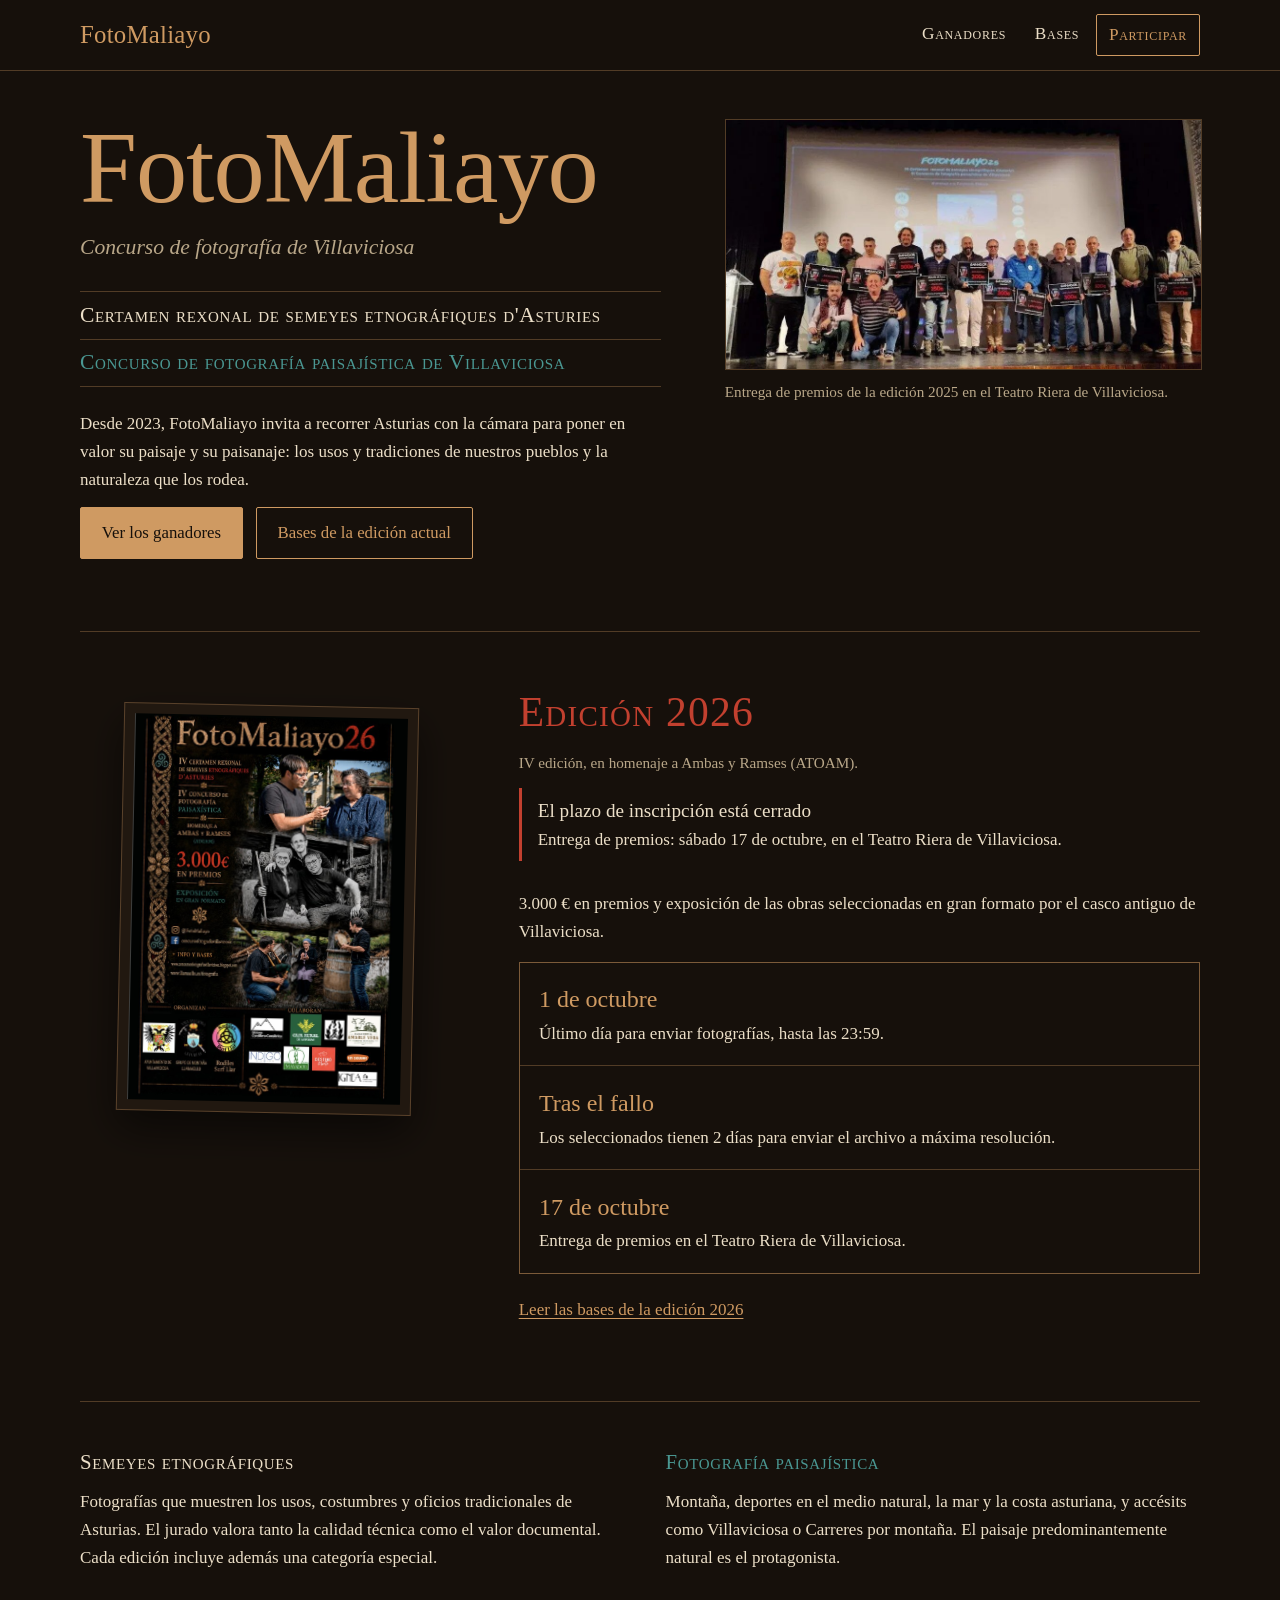
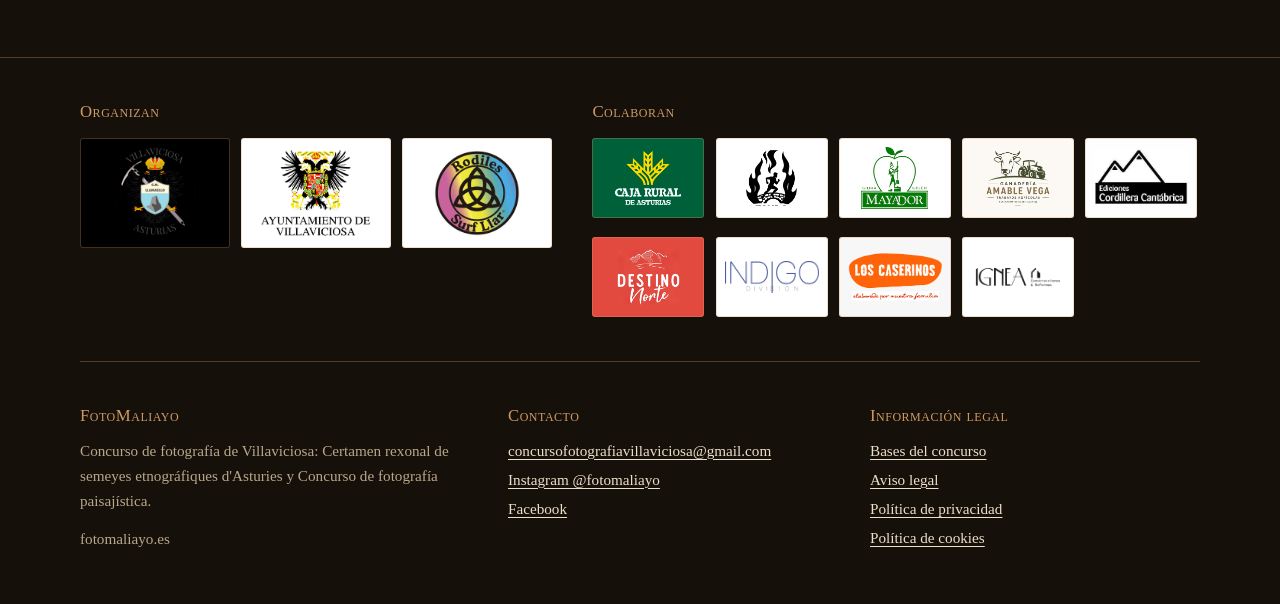
==== commit 5437494f: "Refactorización de código. Se introducen todas las imagenes dentro del directorio /img; se extrae el" ====
--- a/index.html
+++ b/index.html
@@ -7,225 +7,7 @@
 <link rel="canonical" href="https://fotomaliayo.es/">
 <meta name="description" content="FotoMaliayo: Certamen rexonal de semeyes etnográfiques d'Asturies y Concurso de fotografía paisajística de Villaviciosa. Bases, ganadores e inscripción.">
 <link rel="icon" href="data:image/svg+xml,<svg xmlns='http://www.w3.org/2000/svg' viewBox='0 0 100 100'><text y='.9em' font-size='90'>📷</text></svg>">
-<style>
-/* =========================================================
-   Tokens: tomados del cartel (madera oscura, cobre, rojo, verde azulado)
-   No se cargan fuentes externas: así la web no envía datos a terceros.
-   ========================================================= */
-:root{
-  --wood:#16100b;
-  --wood-2:#211810;
-  --wood-3:#2c2117;
-  --parchment:#ecdfc8;
-  --muted:#b9a789;
-  --copper:#cf9a62;
-  --copper-dim:rgba(207,154,98,.32);
-  --red:#c2402f;
-  --teal:#4a9792;
-  --ok:#7fb37a;
-  --serif:"Palatino Linotype","Book Antiqua",Palatino,"URW Palladio L","P052",Georgia,serif;
-  --measure:68ch;
-  box-sizing:border-box;
-  padding-top:env(safe-area-inset-top,0px);
-  padding-bottom:env(safe-area-inset-bottom,0px);
-}
-*,*::before,*::after{box-sizing:inherit}
-[hidden]{display:none!important}
-html{scroll-padding-top:env(safe-area-inset-top,0px);background:var(--wood)}
-body{
-  margin:0;background:var(--wood);color:var(--parchment);
-  font-family:var(--serif);font-size:1.0625rem;line-height:1.65;
-  -webkit-font-smoothing:antialiased;
-}
-img{max-width:100%;height:auto;display:block}
-a{color:var(--copper);text-underline-offset:.18em}
-a:hover{color:var(--parchment)}
-:focus-visible{outline:2px solid var(--copper);outline-offset:3px}
-.wrap{width:min(1120px,100% - 2.5rem);margin-inline:auto}
-.prose{max-width:var(--measure)}
-h1,h2,h3{font-weight:normal;line-height:1.2;margin:0}
-h2{font-size:clamp(1.8rem,1.3rem + 2vw,2.6rem);font-variant:small-caps;letter-spacing:.03em;color:var(--copper)}
-h3{font-size:1.3rem;font-variant:small-caps;letter-spacing:.03em;color:var(--parchment);margin-top:2.2rem}
-p{margin:.8rem 0}
-.muted{color:var(--muted)}
-.skip{position:absolute;left:-999px}
-.skip:focus{left:1rem;top:1rem;background:var(--parchment);color:var(--wood);padding:.5rem 1rem;z-index:10}
-
-/* ---------- Cabecera ---------- */
-.site-head{border-bottom:1px solid var(--copper-dim);background:var(--wood)}
-.site-head .wrap{display:flex;align-items:center;justify-content:space-between;gap:1rem;flex-wrap:wrap;padding-block:.9rem}
-.brand{font-size:1.55rem;color:var(--copper);text-decoration:none;letter-spacing:.01em}
-.brand b{font-weight:normal;color:var(--red)}
-.nav{display:flex;gap:.3rem;flex-wrap:wrap}
-.nav a{color:var(--parchment);text-decoration:none;padding:.35rem .75rem;border-radius:2px;font-variant:small-caps;letter-spacing:.04em;font-size:1.08rem}
-.nav a:hover{color:var(--copper)}
-.nav a[aria-current="page"]{color:var(--wood);background:var(--copper)}
-.nav a.cta:not([aria-current="page"]){border:1px solid var(--copper);color:var(--copper)}
-
-/* ---------- Vistas ---------- */
-main section[data-view]{display:none;padding-block:3rem 4.5rem}
-main section[data-view].is-active{display:block}
-
-/* ---------- Portada ---------- */
-.hero{display:grid;grid-template-columns:1.1fr .9fr;gap:clamp(2rem,5vw,4.5rem);align-items:start}
-.wordmark{font-size:clamp(3.2rem,2rem + 6vw,6.4rem);line-height:.95;color:var(--copper);letter-spacing:-.01em;margin-bottom:1.6rem}
-.tagline{font-size:1.35rem;color:var(--muted);font-style:italic;margin:-.8rem 0 1.6rem}
-.hero-photo{margin:0}
-.hero-photo button{all:unset;cursor:zoom-in;display:block}
-.hero-photo img{width:100%;height:auto;border:1px solid var(--copper-dim)}
-.hero-photo figcaption{margin-top:.6rem;font-size:.95rem;color:var(--muted)}
-.edition{display:grid;grid-template-columns:minmax(220px,.55fr) 1fr;gap:clamp(2rem,5vw,4rem);align-items:start;margin-top:4.5rem;padding-top:3.5rem;border-top:1px solid var(--copper-dim)}
-.edition h2{color:var(--red)}
-.edition .dates{grid-template-columns:1fr}
-.hero-lines{font-size:1.35rem;line-height:1.35;font-variant:small-caps;letter-spacing:.03em;margin:0 0 1.4rem;padding:0;list-style:none}
-.hero-lines li{padding:.55rem 0;border-bottom:1px solid var(--copper-dim)}
-.hero-lines li:first-child{border-top:1px solid var(--copper-dim)}
-.hero-lines .etno{color:var(--parchment)}
-.hero-lines .paisaje{color:var(--teal)}
-.homenaje{color:var(--muted);font-style:italic;margin:0 0 1.8rem}
-.status{border-left:3px solid var(--red);padding:.4rem 0 .4rem 1rem;margin:0 0 1.8rem}
-.status strong{color:var(--parchment);font-weight:normal;font-size:1.2rem;display:block}
-.hero-actions{display:flex;gap:.8rem;flex-wrap:wrap}
-.poster{border:1px solid var(--copper-dim);padding:.6rem;background:var(--wood-2);transform:rotate(1.2deg);box-shadow:0 18px 40px rgba(0,0,0,.55)}
-@media (prefers-reduced-motion:no-preference){
-  .poster{animation:settle 900ms cubic-bezier(.2,.7,.2,1) both}
-  @keyframes settle{from{opacity:0;transform:rotate(4deg) translateY(18px)}to{opacity:1;transform:rotate(1.2deg)}}
-}
-
-.btn{display:inline-block;font:inherit;font-size:1.05rem;cursor:pointer;text-decoration:none;
-  padding:.7rem 1.3rem;border-radius:2px;border:1px solid var(--copper);background:var(--copper);color:var(--wood)}
-.btn:hover{background:var(--parchment);border-color:var(--parchment);color:var(--wood)}
-.btn.ghost{background:transparent;color:var(--copper)}
-.btn.ghost:hover{color:var(--wood);background:var(--copper)}
-.btn[disabled]{opacity:.5;cursor:not-allowed}
-
-.two{display:grid;grid-template-columns:1fr 1fr;gap:clamp(1.5rem,4vw,3.5rem);margin-top:4rem;padding-top:3rem;border-top:1px solid var(--copper-dim)}
-.two h3{margin-top:0}
-.two .etno-h{color:var(--parchment)}
-.two .paisaje-h{color:var(--teal)}
-.dates{list-style:none;padding:0;margin:1rem 0 0;display:grid;grid-template-columns:repeat(3,1fr);gap:1px;background:var(--copper-dim);border:1px solid var(--copper-dim)}
-.dates li{background:var(--wood);padding:1.1rem 1.2rem}
-.dates .d{display:block;font-size:1.5rem;color:var(--copper)}
-.block{margin-top:4rem;padding-top:3rem;border-top:1px solid var(--copper-dim)}
-
-/* ---------- Ganadores ---------- */
-.tabs{display:flex;gap:.4rem;flex-wrap:wrap;margin:1.6rem 0 2rem}
-.tabs button{font:inherit;font-size:1.1rem;background:transparent;color:var(--parchment);border:1px solid var(--copper-dim);padding:.45rem 1rem;border-radius:2px;cursor:pointer}
-.tabs button[aria-selected="true"]{background:var(--copper);color:var(--wood);border-color:var(--copper)}
-.contest-title{font-size:1.1rem;font-variant:small-caps;letter-spacing:.05em;margin:3rem 0 .4rem;padding-bottom:.5rem;border-bottom:1px solid var(--copper-dim)}
-.contest-title.etno{color:var(--parchment)}
-.contest-title.paisaje{color:var(--teal)}
-.gallery{display:flex;flex-wrap:wrap;gap:1.8rem 1.6rem;align-items:flex-start}
-.cat-index{display:flex;flex-wrap:wrap;gap:.5rem;margin:.4rem 0 1rem}
-.chip{font:inherit;font-size:.98rem;cursor:pointer;background:transparent;color:var(--parchment);border:1px solid var(--copper-dim);border-radius:999px;padding:.3rem .9rem}
-.chip.etno{border-color:var(--copper);color:var(--copper)}
-.chip.paisaje{border-color:var(--teal);color:#8cc7c2}
-.chip:hover{background:var(--wood-3)}
-.cat-block{--cat:var(--copper);margin:1.6rem 0 2.6rem;padding:1.2rem 0 0 1.4rem;border-left:4px solid var(--cat);scroll-margin-top:1.5rem}
-.cat-block.paisaje{--cat:var(--teal)}
-.cat-title{font-weight:normal;font-size:clamp(1.4rem,1.1rem + 1vw,1.8rem);font-variant:small-caps;letter-spacing:.03em;color:var(--parchment);margin:0 0 1.2rem;line-height:1.15}
-.cat-block.paisaje .cat-title{color:#a9d6d2}
-.work .prize.win{color:var(--parchment);background:var(--red);padding:0 .45rem;border-radius:2px}
-.work img{height:clamp(170px,21vw,270px);width:auto;max-width:100%;object-fit:contain;border:1px solid var(--copper-dim);background:var(--wood-3)}
-.work button:hover img{border-color:var(--copper)}
-.work{margin:0;flex:0 1 auto;max-width:100%}
-.work button{all:unset;cursor:zoom-in;display:block;width:100%}
-.work button:focus-visible{outline:2px solid var(--copper);outline-offset:4px}
-.frame{aspect-ratio:3/2;background:var(--wood-3);border:1px solid var(--copper-dim);overflow:hidden;display:grid;place-items:center;color:var(--muted);font-size:.95rem;text-align:center;padding:1rem}
-.frame img{width:100%;height:100%;object-fit:cover}
-.work figcaption{margin-top:.7rem;line-height:1.4}
-.work .prize{color:var(--copper);font-variant:small-caps;letter-spacing:.03em}
-.work .title{display:block;font-style:italic}
-.work .author{display:block;color:var(--parchment)}
-.pending{border:1px dashed var(--copper-dim);padding:1rem 1.2rem;color:var(--muted);margin-bottom:1rem}
-dialog.lightbox{border:0;padding:0;background:transparent;max-width:min(1200px,94vw);color:var(--parchment)}
-dialog.lightbox::backdrop{background:rgba(10,7,4,.97)}
-dialog.lightbox img{max-height:80vh;width:auto;margin:auto}
-dialog.lightbox p{text-align:center}
-dialog.lightbox .close{position:fixed;top:calc(1rem + env(safe-area-inset-top,0px));right:1rem}
-
-/* ---------- Bases y textos legales ---------- */
-.doc{max-width:var(--measure)}
-.doc h3{border-top:1px solid var(--copper-dim);padding-top:1.6rem}
-.doc ol,.doc ul{padding-left:1.3rem}
-.doc li{margin:.35rem 0}
-.doc strong{color:var(--parchment)}
-.table-scroll{overflow-x:auto;margin:1rem 0}
-table{border-collapse:collapse;width:100%;min-width:420px;font-size:1rem}
-th,td{text-align:left;padding:.55rem .8rem;border-bottom:1px solid var(--copper-dim)}
-th{font-weight:normal;color:var(--copper);font-variant:small-caps;letter-spacing:.03em}
-td.n{text-align:right;font-variant-numeric:tabular-nums}
-.note{background:var(--wood-2);border-left:3px solid var(--teal);padding:.8rem 1.1rem;margin:1.2rem 0}
-.meta{color:var(--muted);font-size:.95rem}
-
-/* ---------- Formulario ---------- */
-.form{max-width:760px}
-fieldset{border:1px solid var(--copper-dim);padding:1.4rem 1.4rem 1.6rem;margin:0 0 1.8rem;border-radius:2px}
-legend{padding:0 .5rem;font-size:1.25rem;font-variant:small-caps;letter-spacing:.03em;color:var(--copper)}
-.grid{display:grid;grid-template-columns:1fr 1fr;gap:1rem 1.2rem}
-.full{grid-column:1/-1}
-label{display:block;font-size:.98rem;margin-bottom:.3rem}
-.req{color:var(--red)}
-input[type=text],input[type=email],input[type=tel],select,textarea{
-  width:100%;font:inherit;font-size:1rem;color:var(--parchment);background:var(--wood);
-  border:1px solid rgba(207,154,98,.5);border-radius:2px;padding:.6rem .7rem}
-textarea{min-height:5.5rem;resize:vertical}
-input:focus,select:focus,textarea:focus{outline:2px solid var(--copper);outline-offset:0;border-color:var(--copper)}
-.check{display:flex;gap:.7rem;align-items:flex-start;margin:.8rem 0}
-.check input{margin-top:.35rem;width:1.1rem;height:1.1rem;accent-color:var(--copper);flex:none}
-.check label{margin:0}
-.hint{font-size:.92rem;color:var(--muted);margin:.3rem 0 0}
-.counters{display:flex;gap:1.5rem;flex-wrap:wrap;margin:-.3rem 0 1.2rem;color:var(--muted)}
-.counters strong{color:var(--parchment);font-weight:normal}
-.photo{border:1px solid var(--copper-dim);background:var(--wood-2);padding:1.2rem;margin-bottom:1.2rem;display:grid;grid-template-columns:150px 1fr;gap:1.2rem}
-.photo .thumb{aspect-ratio:1;background:var(--wood);border:1px dashed var(--copper-dim);display:grid;place-items:center;color:var(--muted);font-size:.85rem;text-align:center;overflow:hidden}
-.photo .thumb img{width:100%;height:100%;object-fit:cover}
-.photo .fields{display:grid;gap:.9rem}
-.photo-head{display:flex;justify-content:space-between;align-items:center;gap:1rem}
-.photo-head h4{margin:0;font-weight:normal;font-size:1.1rem;color:var(--copper)}
-.link-btn{all:unset;cursor:pointer;color:var(--muted);text-decoration:underline;text-underline-offset:.18em;font-size:.95rem}
-.link-btn:hover{color:var(--red)}
-.link-btn:focus-visible{outline:2px solid var(--copper);outline-offset:2px}
-.file-info{font-size:.9rem;color:var(--muted)}
-.file-info.bad{color:#ff9b8a}
-.file-info.good{color:var(--ok)}
-.errors{border:1px solid var(--red);background:rgba(194,64,47,.12);padding:.9rem 1.2rem;margin-bottom:1.4rem}
-.errors ul{margin:.4rem 0 0;padding-left:1.2rem}
-.layer{font-size:.92rem;color:var(--muted);border-top:1px solid var(--copper-dim);margin-top:1.6rem;padding-top:1rem}
-.layer table{min-width:0;font-size:.92rem}
-.layer th{width:28%}
-.progress{height:6px;background:var(--wood-3);margin:1rem 0;overflow:hidden}
-.progress span{display:block;height:100%;width:0;background:var(--copper);transition:width .3s}
-.done{border:1px solid var(--ok);padding:1.6rem;max-width:760px}
-.done .code{font-size:1.6rem;color:var(--copper)}
-.demo{border:1px dashed var(--teal);color:var(--muted);padding:.8rem 1.1rem;margin-bottom:1.6rem;max-width:760px}
-.hp{position:absolute;left:-5000px}
-
-/* ---------- Pie ---------- */
-.site-foot{border-top:1px solid var(--copper-dim);padding-block:2.5rem;font-size:.95rem;color:var(--muted)}
-.entities{display:grid;grid-template-columns:auto 1fr;gap:2.5rem;padding-bottom:2.5rem;margin-bottom:2.5rem;border-bottom:1px solid var(--copper-dim);align-items:start}
-.logos{list-style:none;padding:0;margin:0;display:flex;flex-wrap:wrap;gap:.7rem}
-.logos li{margin:0;display:flex;align-items:center;justify-content:center;border-radius:3px;padding:.5rem;overflow:hidden;border:1px solid var(--copper-dim)}
-.logos.org li{width:150px;height:110px}
-.logos.col li{width:112px;height:80px}
-.logos img{max-width:100%;max-height:100%;width:auto;height:auto;object-fit:contain}
-.foot-grid{display:grid;grid-template-columns:1.2fr 1fr 1fr;gap:2rem}
-.site-foot h4{margin:0 0 .5rem;font-weight:normal;color:var(--copper);font-variant:small-caps;letter-spacing:.03em;font-size:1.05rem}
-.site-foot ul{list-style:none;padding:0;margin:0}
-.site-foot li{margin:.25rem 0}
-.site-foot a{color:var(--parchment)}
-
-@media (max-width:820px){
-  .hero,.two,.foot-grid,.edition,.entities{grid-template-columns:1fr}
-  .logos.org li{width:128px;height:94px}
-  .logos.col li{width:104px;height:72px}
-  .poster{max-width:320px;margin-inline:auto}
-  .dates{grid-template-columns:1fr}
-  .grid{grid-template-columns:1fr}
-  .photo{grid-template-columns:1fr}
-  .photo .thumb{max-width:200px}
-}
-</style>
+<link rel="stylesheet" href="css/styles.css">
 </head>
 <body>
 <a class="skip" href="#contenido">Saltar al contenido</a>
@@ -426,423 +208,6 @@
 <script src="datos.js"></script>
 <script src="ganadores.js"></script>
 <script src="bases.js"></script>
-<script>
-/* =====================================================================
-   A partir de aquí está el funcionamiento de la web.
-   Para actualizarla cada año no hace falta tocar nada de este archivo.
-   ===================================================================== */
-/* ---------------- utilidades ---------------- */
-const $ = (s, el = document) => el.querySelector(s);
-const esc = s => String(s ?? '').replace(/[&<>"']/g, c => ({'&':'&amp;','<':'&lt;','>':'&gt;','"':'&quot;',"'":'&#39;'}[c]));
-const fechaLimite = new Date(CONFIG.fechaLimite);
-const abierta = CONFIG.inscripcionAbierta && new Date() <= fechaLimite;
-const modoPrueba = !CONFIG.endpoint;
-const fmtFecha = d => d.toLocaleDateString('es-ES', { day: 'numeric', month: 'long', year: 'numeric' });
-
-/* ---------------- navegación por secciones ---------------- */
-const VIEWS = ['inicio','ganadores','bases','participar','aviso-legal','privacidad','cookies'];
-function route() {
-  const id = location.hash.slice(1);
-  const view = VIEWS.includes(id) ? id : 'inicio';
-  document.querySelectorAll('section[data-view]').forEach(s => s.classList.toggle('is-active', s.dataset.view === view));
-  document.querySelectorAll('.nav a').forEach(a => {
-    if (a.getAttribute('href') === '#' + view) a.setAttribute('aria-current', 'page');
-    else a.removeAttribute('aria-current');
-  });
-  const t = { inicio:'', ganadores:'Ganadores', bases:'Bases ' + CONFIG.edicion, participar:'Inscripción', 'aviso-legal':'Aviso legal', privacidad:'Privacidad', cookies:'Cookies' }[view];
-  document.title = (t ? t + ' · ' : '') + 'FotoMaliayo · Concurso de fotografía';
-  window.scrollTo(0, 0);
-}
-window.addEventListener('hashchange', route);
-
-/* ---------------- portada ---------------- */
-function renderStatus() {
-  $('#status').innerHTML = abierta
-    ? `<strong>Inscripción abierta hasta el ${fmtFecha(fechaLimite)}</strong><a href="#participar">Inscríbete y envía tus fotografías</a>`
-    : `<strong>El plazo de inscripción está cerrado</strong>Entrega de premios: ${esc(CONFIG.entregaPremios)}.`;
-  const P = CONFIG.portada;
-  let img, cap, alt;
-  if (P.img) { img = P.img; cap = P.pie; alt = P.alt || P.pie; }
-  else {
-    const g = GANADORES.find(x => x.edicion === P.premiada.edicion && x.autor === P.premiada.autor) || GANADORES[0];
-    img = g.img; alt = `Fotografía de ${g.autor}, premiada en ${g.edicion}`;
-    cap = `${g.autor}. ${g.premio}${g.categoria ? ', ' + g.categoria : ''}, ${CERTAMENES[g.certamen].corto}, ${g.edicion}.`;
-  }
-  $('#hero-photo').innerHTML = `<button type="button" data-img="${esc(img)}" data-cap="${esc(cap)}"><img src="${esc(img)}" alt="${esc(alt)}"></button><figcaption>${esc(cap)}</figcaption>`;
-  $('#hero-photo button').onclick = e => openLightbox(e.currentTarget);
-}
-
-/* ---------------- ganadores ---------------- */
-function renderWinners(year) {
-  const years = [...new Set(GANADORES.map(g => g.edicion))].sort((a, b) => b - a);
-  year = year || years[0];
-  $('#year-tabs').innerHTML = years.map((y, i) =>
-    `<button role="tab" type="button" aria-selected="${y === year}" data-year="${y}">${y}</button>`).join('');
-  $('#year-tabs').onclick = e => { const b = e.target.closest('button'); if (b) renderWinners(+b.dataset.year); };
-
-  const items = GANADORES.filter(g => g.edicion === year);
-  const ordinal = ['I','II','III','IV','V','VI','VII','VIII','IX','X'][year - 2023] || '';
-  const groups = [];
-  for (const key of ['etno', 'paisaje']) {
-    const list = items.filter(g => g.certamen === key);
-    const cats = [...new Set(list.map(g => g.categoria))];
-    groups.push({ key, cats: cats.map(c => ({ name: c || 'Categoría única', list: list.filter(g => g.categoria === c) })) });
-  }
-  let n = 0;
-  let html = `<p class="meta">${ordinal ? ordinal + ' edición, ' : ''}${year}</p>`;
-  html += `<nav class="cat-index" aria-label="Categorías de ${year}">` + groups.map(gr => gr.cats.map(c =>
-    `<button type="button" class="chip ${gr.key}" data-target="cat-${n++}">${esc(gr.key === 'etno' && c.name === 'Categoría única' ? 'Semeyes etnográfiques' : c.name)}</button>`).join('')).join('') + `</nav>`;
-  n = 0;
-  for (const gr of groups) {
-    if (!gr.cats.length) continue;
-    html += `<h3 class="contest-title ${gr.key}">${esc(CERTAMENES[gr.key].nombre)}</h3>`;
-    for (const c of gr.cats) {
-      html += `<section class="cat-block ${gr.key}" id="cat-${n++}"><h4 class="cat-title">${esc(c.name)}</h4><div class="gallery">` + c.list.map(g => {
-        const cap = `${g.titulo ? '«' + g.titulo + '», ' : ''}${g.autor}. ${g.premio}${g.categoria ? ', ' + g.categoria : ''}, ${g.edicion}.`;
-        const frame = g.img
-          ? `<button type="button" data-img="${esc(g.img)}" data-cap="${esc(cap)}"><img src="${esc(g.mini || g.img)}" width="${g.w || ''}" height="${g.h || ''}" alt="Fotografía de ${esc(g.autor)}, ${esc(g.premio.toLowerCase())} en ${esc(c.name)} ${g.edicion}" loading="lazy"></button>`
-          : `<div class="frame">Fotografía pendiente</div>`;
-        return `<figure class="work">${frame}<figcaption><span class="prize ${g.premio === 'Ganador' ? 'win' : ''}">${esc(g.premio)}</span>${g.titulo ? `<span class="title">${esc(g.titulo)}</span>` : ''}<span class="author">${esc(g.autor)}</span></figcaption></figure>`;
-      }).join('') + `</div></section>`;
-    }
-  }
-  $('#winners').innerHTML = html;
-}
-function openLightbox(b) {
-  $('#lb-img').src = b.dataset.img; $('#lb-img').alt = b.dataset.cap; $('#lb-cap').textContent = b.dataset.cap;
-  $('#lightbox').showModal();
-}
-$('#winners').addEventListener('click', e => {
-  const chip = e.target.closest('.chip');
-  if (chip) { document.getElementById(chip.dataset.target).scrollIntoView({ behavior: matchMedia('(prefers-reduced-motion: reduce)').matches ? 'auto' : 'smooth' }); return; }
-  const b = e.target.closest('button[data-img]'); if (b) openLightbox(b);
-});
-$('#lightbox').addEventListener('click', e => { if (e.target.id === 'lightbox') e.target.close(); });
-
-/* ---------------- formulario ---------------- */
-let fotos = [];   // {id, file, ok}
-let nextId = 1;
-
-function renderFormArea() {
-  const area = $('#form-area');
-  if (!abierta && !modoPrueba) {
-    area.innerHTML = `<div class="prose"><p>El plazo de inscripción de la edición ${CONFIG.edicion} terminó el ${fmtFecha(fechaLimite)}.</p>
-      <p>Las bases de la próxima edición se publicarán en esta web y en las redes sociales del concurso. Mientras tanto, puedes ver los <a href="#ganadores">ganadores de ediciones anteriores</a>.</p></div>`;
-    return;
-  }
-  const esp = CERTAMENES.etno.especial;
-  area.innerHTML = `
-    ${modoPrueba ? `<p class="demo">Vista de prueba: el formulario funciona y valida las fotografías, pero todavía no envía nada. Se activará al conectar el almacenamiento.</p>` : ''}
-    <form class="form" id="form" novalidate>
-      <p class="prose">Rellena tus datos, añade tus fotografías y envíalo todo de una vez. Puedes presentar hasta ${CERTAMENES.etno.max} fotografías al certamen etnográfico y hasta ${CERTAMENES.paisaje.max} al de paisaje. Los campos con <span class="req">*</span> son obligatorios.</p>
-      <div id="errors" class="errors" hidden tabindex="-1"></div>
-
-      <fieldset>
-        <legend>Tus datos</legend>
-        <div class="grid">
-          <div><label for="nombre">Nombre <span class="req">*</span></label><input id="nombre" name="nombre" type="text" autocomplete="given-name" required></div>
-          <div><label for="apellidos">Apellidos <span class="req">*</span></label><input id="apellidos" name="apellidos" type="text" autocomplete="family-name" required></div>
-          <div><label for="email">Correo electrónico <span class="req">*</span></label><input id="email" name="email" type="email" autocomplete="email" required></div>
-          <div><label for="telefono">Teléfono <span class="req">*</span></label><input id="telefono" name="telefono" type="tel" autocomplete="tel" required><p class="hint">También para avisos por WhatsApp.</p></div>
-          <div class="full"><label for="localidad">Localidad</label><input id="localidad" name="localidad" type="text" autocomplete="address-level2"></div>
-          <div class="full">
-            <div class="check"><input id="socio" name="socio" type="checkbox"><label for="socio">Soy socio o socia del Grupo de Montaña Llamaello</label></div>
-            <div id="socio-num" hidden><label for="numSocio">Número de socio</label><input id="numSocio" name="numSocio" type="text"></div>
-          </div>
-        </div>
-        <input class="hp" type="text" name="web" id="web" tabindex="-1" autocomplete="off" aria-hidden="true">
-      </fieldset>
-
-      <fieldset>
-        <legend>Tus fotografías</legend>
-        <p class="hint" style="margin-top:0">JPG de al menos ${CONFIG.minLado} px en el lado mayor y hasta ${CONFIG.maxMB} MB. Sin marcos, bordes ni firmas.</p>
-        <div class="counters" aria-live="polite"><span>Semeyes etnográfiques: <strong id="c-etno">0</strong> de ${CERTAMENES.etno.max}</span><span>Paisaje: <strong id="c-paisaje">0</strong> de ${CERTAMENES.paisaje.max}</span></div>
-        <div id="photos"></div>
-        <button type="button" class="btn ghost" id="add">Añadir fotografía</button>
-      </fieldset>
-
-      <fieldset>
-        <legend>Declaraciones</legend>
-        <div class="check"><input id="d-bases" type="checkbox" required><label for="d-bases">He leído y acepto las <a href="#bases" target="_blank">bases del concurso</a> y la <a href="#privacidad" target="_blank">política de privacidad</a>. <span class="req">*</span></label></div>
-        <div class="check"><input id="d-autor" type="checkbox" required><label for="d-autor">Soy el autor o autora de las fotografías y tengo el consentimiento de las personas reconocibles que aparecen en ellas. <span class="req">*</span></label></div>
-        <div class="check"><input id="d-edad" type="checkbox" required><label for="d-edad">Soy mayor de 18 años, o cuento con la autorización de mi padre, madre o tutor y la enviaré a la organización. <span class="req">*</span></label></div>
-        <div class="check"><input id="d-news" type="checkbox"><label for="d-news">Quiero recibir avisos de futuras ediciones del concurso (opcional).</label></div>
-
-        <div class="layer">
-          <p style="margin-top:0">Información básica sobre protección de datos</p>
-          <div class="table-scroll"><table><tbody>
-            <tr><th>Responsable</th><td>${esc(CONFIG.titular.nombre)}</td></tr>
-            <tr><th>Finalidad</th><td>Gestionar tu participación en el concurso y, si lo autorizas, avisarte de futuras ediciones.</td></tr>
-            <tr><th>Legitimación</th><td>Aceptación de las bases del concurso y, en su caso, tu consentimiento.</td></tr>
-            <tr><th>Destinatarios</th><td>No se ceden datos a terceros. El jurado recibe las fotografías de forma anónima. Los datos se almacenan en Google Drive.</td></tr>
-            <tr><th>Derechos</th><td>Acceso, rectificación, supresión y otros, escribiendo a ${esc(CONFIG.email)}.</td></tr>
-            <tr><th>Más información</th><td><a href="#privacidad" target="_blank">Política de privacidad</a></td></tr>
-          </tbody></table></div>
-        </div>
-      </fieldset>
-
-      <div id="sending" hidden><p id="sending-text">Enviando…</p><div class="progress"><span id="bar"></span></div><p class="hint">No cierres esta página hasta que termine el envío.</p></div>
-      <button type="submit" class="btn" id="submit">Enviar inscripción</button>
-    </form>`;
-
-  fotos = []; nextId = 1;
-  $('#add').onclick = () => addPhoto();
-  $('#socio').onchange = () => { $('#socio-num').hidden = !$('#socio').checked; refreshCategoryOptions(); };
-  $('#form').onsubmit = onSubmit;
-  addPhoto();
-}
-
-function count(key) { return fotos.filter(f => $(`#cert-${f.id}`)?.value === key).length; }
-
-function updateCounters() {
-  $('#c-etno').textContent = count('etno');
-  $('#c-paisaje').textContent = count('paisaje');
-  const full = fotos.length >= CERTAMENES.etno.max + CERTAMENES.paisaje.max;
-  $('#add').disabled = full;
-  document.querySelectorAll('.photo h4').forEach((h, i) => h.textContent = `Fotografía ${i + 1}`);
-}
-
-function categoryOptions(certKey, current) {
-  if (!certKey) return '<option value="">Elige primero el certamen</option>';
-  const socio = $('#socio')?.checked;
-  return '<option value="">Elige una categoría</option>' + CERTAMENES[certKey].categorias
-    .filter(c => c !== 'Socios LlamaEllo' || socio)
-    .map(c => `<option ${c === current ? 'selected' : ''}>${esc(c)}</option>`).join('');
-}
-function refreshCategoryOptions() {
-  fotos.forEach(f => { const s = $(`#cat-${f.id}`); s.innerHTML = categoryOptions($(`#cert-${f.id}`).value, s.value); });
-}
-
-function addPhoto() {
-  const id = nextId++;
-  const f = { id, file: null, ok: false, msg: '' };
-  fotos.push(f);
-  const esp = CERTAMENES.etno.especial;
-  const div = document.createElement('div');
-  div.className = 'photo'; div.id = `photo-${id}`;
-  div.innerHTML = `
-    <div class="thumb" id="thumb-${id}">Sin imagen</div>
-    <div class="fields">
-      <div class="photo-head"><h4></h4><button type="button" class="link-btn" data-remove="${id}">Quitar</button></div>
-      <div><label for="file-${id}">Archivo JPG <span class="req">*</span></label><input id="file-${id}" type="file" accept="image/jpeg,.jpg,.jpeg"><p class="file-info" id="info-${id}"></p></div>
-      <div class="grid">
-        <div><label for="cert-${id}">Certamen <span class="req">*</span></label>
-          <select id="cert-${id}"><option value="">Elige un certamen</option><option value="etno">${esc(CERTAMENES.etno.corto)}</option><option value="paisaje">${esc(CERTAMENES.paisaje.corto)}</option></select></div>
-        <div><label for="cat-${id}">Categoría <span class="req">*</span></label><select id="cat-${id}">${categoryOptions('')}</select></div>
-      </div>
-      ${esp ? `<div class="check" id="esp-wrap-${id}" hidden><input id="esp-${id}" type="checkbox"><label for="esp-${id}">Participa también en la categoría especial «${esc(esp)}»</label></div>` : ''}
-      <div><label for="tit-${id}">Título <span class="req">*</span></label><input id="tit-${id}" type="text" maxlength="100"></div>
-      <div><label for="desc-${id}">Descripción <span class="req">*</span></label><textarea id="desc-${id}" maxlength="1500" placeholder="Dónde y cuándo se tomó, la técnica empleada y la historia del momento."></textarea></div>
-    </div>`;
-  $('#photos').appendChild(div);
-
-  $(`#cert-${id}`).onchange = e => {
-    const k = e.target.value;
-    $(`#cat-${id}`).innerHTML = categoryOptions(k);
-    if (k === 'etno') $(`#cat-${id}`).value = 'Categoría única';
-    if ($(`#esp-wrap-${id}`)) $(`#esp-wrap-${id}`).hidden = k !== 'etno';
-    updateCounters();
-  };
-  $(`#file-${id}`).onchange = e => checkFile(f, e.target.files[0]);
-  div.querySelector('[data-remove]').onclick = () => {
-    fotos = fotos.filter(x => x.id !== id); div.remove(); updateCounters();
-    if (!fotos.length) addPhoto();
-  };
-  updateCounters();
-}
-
-function checkFile(f, file) {
-  const info = $(`#info-${f.id}`), thumb = $(`#thumb-${f.id}`);
-  f.file = file || null; f.ok = false; info.className = 'file-info';
-  if (!file) { info.textContent = ''; thumb.textContent = 'Sin imagen'; return; }
-  const mb = file.size / 1048576;
-  const isJpg = /image\/jpe?g/.test(file.type) || /\.jpe?g$/i.test(file.name);
-  if (!isJpg) { f.msg = 'El archivo debe ser JPG.'; info.textContent = f.msg; info.classList.add('bad'); thumb.textContent = 'Formato no válido'; return; }
-  if (mb > CONFIG.maxMB) { f.msg = `Pesa ${mb.toFixed(1)} MB; el máximo es ${CONFIG.maxMB} MB.`; info.textContent = f.msg; info.classList.add('bad'); return; }
-  const url = URL.createObjectURL(file);
-  const img = new Image();
-  img.onload = () => {
-    const lado = Math.max(img.naturalWidth, img.naturalHeight);
-    thumb.innerHTML = ''; thumb.appendChild(img);
-    if (lado < CONFIG.minLado) {
-      f.msg = `Mide ${img.naturalWidth} × ${img.naturalHeight} px; el lado mayor debe tener al menos ${CONFIG.minLado} px.`;
-      info.textContent = f.msg; info.classList.add('bad');
-    } else {
-      f.ok = true; f.msg = '';
-      info.textContent = `${img.naturalWidth} × ${img.naturalHeight} px, ${mb.toFixed(1)} MB. Correcto.`; info.classList.add('good');
-    }
-  };
-  img.onerror = () => { f.msg = 'No se puede leer la imagen. Comprueba que el archivo no está dañado.'; info.textContent = f.msg; info.classList.add('bad'); };
-  img.alt = ''; img.src = url;
-}
-
-function validate() {
-  const errs = [];
-  const v = id => $('#' + id).value.trim();
-  if (!v('nombre')) errs.push('Escribe tu nombre.');
-  if (!v('apellidos')) errs.push('Escribe tus apellidos.');
-  if (!/^[^\s@]+@[^\s@]+\.[^\s@]+$/.test(v('email'))) errs.push('Escribe un correo electrónico válido.');
-  if (v('telefono').replace(/\D/g, '').length < 9) errs.push('Escribe un teléfono de contacto válido.');
-  fotos.forEach((f, i) => {
-    const n = `Fotografía ${i + 1}`;
-    if (!f.file) errs.push(`${n}: añade el archivo.`);
-    else if (!f.ok) errs.push(`${n}: ${f.msg || 'el archivo aún se está comprobando.'}`);
-    if (!$(`#cert-${f.id}`).value) errs.push(`${n}: elige el certamen.`);
-    if (!$(`#cat-${f.id}`).value) errs.push(`${n}: elige la categoría.`);
-    if (!$(`#tit-${f.id}`).value.trim()) errs.push(`${n}: escribe el título.`);
-    if (!$(`#desc-${f.id}`).value.trim()) errs.push(`${n}: escribe una breve descripción.`);
-  });
-  if (count('etno') > CERTAMENES.etno.max) errs.push(`Has añadido más de ${CERTAMENES.etno.max} fotografías al certamen etnográfico.`);
-  if (count('paisaje') > CERTAMENES.paisaje.max) errs.push(`Has añadido más de ${CERTAMENES.paisaje.max} fotografías al concurso de paisaje.`);
-  if (!$('#d-bases').checked) errs.push('Acepta las bases y la política de privacidad.');
-  if (!$('#d-autor').checked) errs.push('Confirma la autoría y el consentimiento de las personas fotografiadas.');
-  if (!$('#d-edad').checked) errs.push('Confirma tu edad o la autorización de tu tutor.');
-  return errs;
-}
-
-const toBase64 = file => new Promise((res, rej) => {
-  const r = new FileReader();
-  r.onload = () => res(String(r.result).split(',')[1]);
-  r.onerror = () => rej(new Error('No se pudo leer el archivo ' + file.name));
-  r.readAsDataURL(file);
-});
-
-async function api(payload) {
-  // Sin cabeceras: el navegador lo envía como text/plain y Google Apps Script lo acepta sin bloqueo CORS
-  const r = await fetch(CONFIG.endpoint, { method: 'POST', body: JSON.stringify(payload) });
-  const j = await r.json();
-  if (!j.ok) throw new Error(j.error || 'Error desconocido');
-  return j;
-}
-
-async function onSubmit(e) {
-  e.preventDefault();
-  const box = $('#errors');
-  const errs = validate();
-  if (errs.length) {
-    box.innerHTML = `Revisa estos puntos antes de enviar:<ul>${errs.map(x => `<li>${esc(x)}</li>`).join('')}</ul>`;
-    box.hidden = false; box.focus(); return;
-  }
-  box.hidden = true;
-  if ($('#web').value) return; // trampa anti-spam
-
-  const participante = {
-    nombre: $('#nombre').value.trim(), apellidos: $('#apellidos').value.trim(),
-    email: $('#email').value.trim(), telefono: $('#telefono').value.trim(),
-    localidad: $('#localidad').value.trim(), socio: $('#socio').checked,
-    numSocio: $('#numSocio').value.trim(), novedades: $('#d-news').checked
-  };
-  const lista = fotos.map(f => ({
-    f, certamen: $(`#cert-${f.id}`).value, categoria: $(`#cat-${f.id}`).value,
-    especial: !!$(`#esp-${f.id}`)?.checked && $(`#cert-${f.id}`).value === 'etno',
-    titulo: $(`#tit-${f.id}`).value.trim(), descripcion: $(`#desc-${f.id}`).value.trim()
-  }));
-
-  const btn = $('#submit'); btn.disabled = true;
-  $('#sending').hidden = false;
-  const setProg = (txt, p) => { $('#sending-text').textContent = txt; $('#bar').style.width = p + '%'; };
-
-  try {
-    let codigo;
-    if (modoPrueba) {
-      for (let i = 0; i < lista.length; i++) { setProg(`Enviando fotografía ${i + 1} de ${lista.length}…`, ((i + 1) / (lista.length + 1)) * 100); await new Promise(r => setTimeout(r, 500)); }
-      codigo = 'PRUEBA';
-    } else {
-      setProg('Registrando tus datos…', 5);
-      const reg = await api({ action: 'register', participante, total: lista.length });
-      codigo = reg.codigo;
-      for (let i = 0; i < lista.length; i++) {
-        const x = lista[i];
-        setProg(`Enviando fotografía ${i + 1} de ${lista.length}…`, 5 + (i / lista.length) * 90);
-        const data = await toBase64(x.f.file);
-        await api({ action: 'upload', codigo, token: reg.token, indice: i + 1,
-          certamen: x.certamen, categoria: x.categoria, especial: x.especial,
-          titulo: x.titulo, descripcion: x.descripcion, nombreArchivo: x.f.file.name, data });
-      }
-      setProg('Terminando…', 97);
-      await api({ action: 'finalize', codigo, token: reg.token });
-    }
-    setProg('Enviado', 100);
-    $('#form-area').innerHTML = `<div class="done" tabindex="-1" id="done">
-      <p style="margin-top:0">Inscripción enviada. Tu código de participante es</p>
-      <p class="code">${esc(codigo)}</p>
-      <p>Hemos recibido ${lista.length} ${lista.length === 1 ? 'fotografía' : 'fotografías'}. ${modoPrueba ? 'En modo de prueba no se envía ningún correo.' : `Te llegará un correo de confirmación a ${esc(participante.email)}. Si no lo ves en unos minutos, revisa la carpeta de correo no deseado.`}</p>
-      <p>Si necesitas cambiar algo, escribe a <a href="mailto:${CONFIG.email}">${CONFIG.email}</a> indicando tu código.</p></div>`;
-    $('#done').focus();
-  } catch (err) {
-    $('#sending').hidden = true; btn.disabled = false;
-    box.innerHTML = `No se ha podido completar el envío: ${esc(err.message)}. Comprueba tu conexión y vuelve a intentarlo. Si el problema continúa, escribe a <a href="mailto:${CONFIG.email}">${CONFIG.email}</a>.`;
-    box.hidden = false; box.focus();
-  }
-}
-
-/* ---------------- textos con formato sencillo (bases) ---------------- */
-function inline(t) {
-  return esc(t)
-    .replace(/\*\*(.+?)\*\*/g, '<strong>$1</strong>')
-    .replace(/\*(.+?)\*/g, '<em>$1</em>')
-    .replace(/\[([^\]]+)\]\(([^)\s]+)\)/g, (m, txt, url) =>
-      url.startsWith('#') ? `<a href="${url}">${txt}</a>` : `<a href="${url}" target="_blank" rel="noopener">${txt}</a>`);
-}
-function markdown(src) {
-  const lines = src.replace(/\{\{año\}\}/g, CONFIG.edicion).replace(/\{\{titular\}\}/g, CONFIG.titular.nombre).split('\n');
-  let html = '', i = 0, firstPara = true;
-  const isNum = c => /€$|^—$|^\d/.test(c.trim());
-  while (i < lines.length) {
-    const l = lines[i].trim();
-    if (!l) { i++; continue; }
-    if (l.startsWith('# ')) { html += `<h2 id="t-bases">${inline(l.slice(2))}</h2>`; i++; continue; }
-    if (l.startsWith('## ')) { html += `<h3>${inline(l.slice(3))}</h3>`; i++; continue; }
-    if (l.startsWith('- ')) {
-      html += '<ul>';
-      while (i < lines.length && lines[i].trim().startsWith('- ')) { html += `<li>${inline(lines[i].trim().slice(2))}</li>`; i++; }
-      html += '</ul>'; continue;
-    }
-    if (l.startsWith('|')) {
-      const rows = [];
-      while (i < lines.length && lines[i].trim().startsWith('|')) { rows.push(lines[i].trim()); i++; }
-      const cells = r => r.replace(/^\||\|$/g, '').split('|').map(c => c.trim());
-      const head = cells(rows[0]), body = rows.slice(1).filter(r => !/^\|[\s|:-]+\|$/.test(r)).map(cells);
-      html += '<div class="table-scroll"><table><thead><tr>' + head.map((c, k) => `<th${k ? ' style="text-align:right"' : ''}>${inline(c)}</th>`).join('') +
-        '</tr></thead><tbody>' + body.map(r => '<tr>' + r.map((c, k) => `<td${k && isNum(c) ? ' class="n"' : ''}>${inline(c)}</td>`).join('') + '</tr>').join('') + '</tbody></table></div>';
-      continue;
-    }
-    const para = [];
-    while (i < lines.length && lines[i].trim() && !/^(#|- |\|)/.test(lines[i].trim())) { para.push(lines[i].trim()); i++; }
-    html += `<p${firstPara ? ' class="meta"' : ''}>${inline(para.join(' '))}</p>`;
-    firstPara = false;
-  }
-  return html;
-}
-
-/* ---------------- edición actual y datos del titular ---------------- */
-function renderEdicion() {
-  const C = CONFIG;
-  $('#ed-cartel').src = C.cartel; $('#ed-cartel').alt = C.cartelAlt;
-  $('#t-edicion').textContent = `Edición ${C.edicion}`;
-  $('#ed-meta').textContent = `${C.numeroEdicion} edición${C.dedicatoria ? ', ' + C.dedicatoria : ''}.`;
-  $('#ed-premios').textContent = C.resumenPremios;
-  $('#ed-calendario').innerHTML = C.calendario.map(x => `<li><span class="d">${esc(x.fecha)}</span>${esc(x.texto)}</li>`).join('');
-  $('#ed-bases-link').textContent = `Leer las bases de la edición ${C.edicion}`;
-  $('#bases-doc').innerHTML = markdown(BASES);
-  document.querySelectorAll('[data-dato]').forEach(el => el.textContent = C.titular[el.dataset.dato] || '');
-}
-
-/* ---------------- logotipos ---------------- */
-function renderLogos() {
-  for (const tipo of ['org', 'col']) {
-    $('#logos-' + tipo).innerHTML = ENTIDADES.filter(x => x.tipo === tipo).map(x =>
-      `<li style="background:${esc(x.fondo)}" title="${esc(x.nombre)}"><img src="${esc(x.logo)}" alt="${esc(x.nombre)}" loading="lazy"></li>`).join('');
-  }
-}
-
-/* ---------------- arranque ---------------- */
-renderEdicion();
-renderLogos();
-renderStatus();
-renderWinners();
-renderFormArea();
-route();
-</script>
+<script src="main.js"></script>
 </body>
 </html>
--- a/css/styles.css
+++ b/css/styles.css
@@ -0,0 +1,1076 @@
+/* =========================================================
+   Tokens: tomados del cartel (madera oscura, cobre, rojo, verde azulado)
+   No se cargan fuentes externas: así la web no envía datos a terceros.
+   ========================================================= */
+:root {
+    --wood: #16100b;
+    --wood-2: #211810;
+    --wood-3: #2c2117;
+    --parchment: #ecdfc8;
+    --muted: #b9a789;
+    --copper: #cf9a62;
+    --copper-dim: rgba(207, 154, 98, .32);
+    --red: #c2402f;
+    --teal: #4a9792;
+    --ok: #7fb37a;
+    --serif: "Palatino Linotype", "Book Antiqua", Palatino, "URW Palladio L", "P052", Georgia, serif;
+    --measure: 68ch;
+    box-sizing: border-box;
+    padding-top: env(safe-area-inset-top, 0px);
+    padding-bottom: env(safe-area-inset-bottom, 0px);
+}
+
+*,
+*::before,
+*::after {
+    box-sizing: inherit
+}
+
+[hidden] {
+    display: none !important
+}
+
+html {
+    scroll-padding-top: env(safe-area-inset-top, 0px);
+    background: var(--wood)
+}
+
+body {
+    margin: 0;
+    background: var(--wood);
+    color: var(--parchment);
+    font-family: var(--serif);
+    font-size: 1.0625rem;
+    line-height: 1.65;
+    -webkit-font-smoothing: antialiased;
+}
+
+img {
+    max-width: 100%;
+    height: auto;
+    display: block
+}
+
+a {
+    color: var(--copper);
+    text-underline-offset: .18em
+}
+
+a:hover {
+    color: var(--parchment)
+}
+
+:focus-visible {
+    outline: 2px solid var(--copper);
+    outline-offset: 3px
+}
+
+.wrap {
+    width: min(1120px, 100% - 2.5rem);
+    margin-inline: auto
+}
+
+.prose {
+    max-width: var(--measure)
+}
+
+h1,
+h2,
+h3 {
+    font-weight: normal;
+    line-height: 1.2;
+    margin: 0
+}
+
+h2 {
+    font-size: clamp(1.8rem, 1.3rem + 2vw, 2.6rem);
+    font-variant: small-caps;
+    letter-spacing: .03em;
+    color: var(--copper)
+}
+
+h3 {
+    font-size: 1.3rem;
+    font-variant: small-caps;
+    letter-spacing: .03em;
+    color: var(--parchment);
+    margin-top: 2.2rem
+}
+
+p {
+    margin: .8rem 0
+}
+
+.muted {
+    color: var(--muted)
+}
+
+.skip {
+    position: absolute;
+    left: -999px
+}
+
+.skip:focus {
+    left: 1rem;
+    top: 1rem;
+    background: var(--parchment);
+    color: var(--wood);
+    padding: .5rem 1rem;
+    z-index: 10
+}
+
+/* ---------- Cabecera ---------- */
+.site-head {
+    border-bottom: 1px solid var(--copper-dim);
+    background: var(--wood)
+}
+
+.site-head .wrap {
+    display: flex;
+    align-items: center;
+    justify-content: space-between;
+    gap: 1rem;
+    flex-wrap: wrap;
+    padding-block: .9rem
+}
+
+.brand {
+    font-size: 1.55rem;
+    color: var(--copper);
+    text-decoration: none;
+    letter-spacing: .01em
+}
+
+.brand b {
+    font-weight: normal;
+    color: var(--red)
+}
+
+.nav {
+    display: flex;
+    gap: .3rem;
+    flex-wrap: wrap
+}
+
+.nav a {
+    color: var(--parchment);
+    text-decoration: none;
+    padding: .35rem .75rem;
+    border-radius: 2px;
+    font-variant: small-caps;
+    letter-spacing: .04em;
+    font-size: 1.08rem
+}
+
+.nav a:hover {
+    color: var(--copper)
+}
+
+.nav a[aria-current="page"] {
+    color: var(--wood);
+    background: var(--copper)
+}
+
+.nav a.cta:not([aria-current="page"]) {
+    border: 1px solid var(--copper);
+    color: var(--copper)
+}
+
+/* ---------- Vistas ---------- */
+main section[data-view] {
+    display: none;
+    padding-block: 3rem 4.5rem
+}
+
+main section[data-view].is-active {
+    display: block
+}
+
+/* ---------- Portada ---------- */
+.hero {
+    display: grid;
+    grid-template-columns: 1.1fr .9fr;
+    gap: clamp(2rem, 5vw, 4.5rem);
+    align-items: start
+}
+
+.wordmark {
+    font-size: clamp(3.2rem, 2rem + 6vw, 6.4rem);
+    line-height: .95;
+    color: var(--copper);
+    letter-spacing: -.01em;
+    margin-bottom: 1.6rem
+}
+
+.tagline {
+    font-size: 1.35rem;
+    color: var(--muted);
+    font-style: italic;
+    margin: -.8rem 0 1.6rem
+}
+
+.hero-photo {
+    margin: 0
+}
+
+.hero-photo button {
+    all: unset;
+    cursor: zoom-in;
+    display: block
+}
+
+.hero-photo img {
+    width: 100%;
+    height: auto;
+    border: 1px solid var(--copper-dim)
+}
+
+.hero-photo figcaption {
+    margin-top: .6rem;
+    font-size: .95rem;
+    color: var(--muted)
+}
+
+.edition {
+    display: grid;
+    grid-template-columns: minmax(220px, .55fr) 1fr;
+    gap: clamp(2rem, 5vw, 4rem);
+    align-items: start;
+    margin-top: 4.5rem;
+    padding-top: 3.5rem;
+    border-top: 1px solid var(--copper-dim)
+}
+
+.edition h2 {
+    color: var(--red)
+}
+
+.edition .dates {
+    grid-template-columns: 1fr
+}
+
+.hero-lines {
+    font-size: 1.35rem;
+    line-height: 1.35;
+    font-variant: small-caps;
+    letter-spacing: .03em;
+    margin: 0 0 1.4rem;
+    padding: 0;
+    list-style: none
+}
+
+.hero-lines li {
+    padding: .55rem 0;
+    border-bottom: 1px solid var(--copper-dim)
+}
+
+.hero-lines li:first-child {
+    border-top: 1px solid var(--copper-dim)
+}
+
+.hero-lines .etno {
+    color: var(--parchment)
+}
+
+.hero-lines .paisaje {
+    color: var(--teal)
+}
+
+.homenaje {
+    color: var(--muted);
+    font-style: italic;
+    margin: 0 0 1.8rem
+}
+
+.status {
+    border-left: 3px solid var(--red);
+    padding: .4rem 0 .4rem 1rem;
+    margin: 0 0 1.8rem
+}
+
+.status strong {
+    color: var(--parchment);
+    font-weight: normal;
+    font-size: 1.2rem;
+    display: block
+}
+
+.hero-actions {
+    display: flex;
+    gap: .8rem;
+    flex-wrap: wrap
+}
+
+.poster {
+    border: 1px solid var(--copper-dim);
+    padding: .6rem;
+    background: var(--wood-2);
+    transform: rotate(1.2deg);
+    box-shadow: 0 18px 40px rgba(0, 0, 0, .55)
+}
+
+@media (prefers-reduced-motion:no-preference) {
+    .poster {
+        animation: settle 900ms cubic-bezier(.2, .7, .2, 1) both
+    }
+
+    @keyframes settle {
+        from {
+            opacity: 0;
+            transform: rotate(4deg) translateY(18px)
+        }
+
+        to {
+            opacity: 1;
+            transform: rotate(1.2deg)
+        }
+    }
+}
+
+.btn {
+    display: inline-block;
+    font: inherit;
+    font-size: 1.05rem;
+    cursor: pointer;
+    text-decoration: none;
+    padding: .7rem 1.3rem;
+    border-radius: 2px;
+    border: 1px solid var(--copper);
+    background: var(--copper);
+    color: var(--wood)
+}
+
+.btn:hover {
+    background: var(--parchment);
+    border-color: var(--parchment);
+    color: var(--wood)
+}
+
+.btn.ghost {
+    background: transparent;
+    color: var(--copper)
+}
+
+.btn.ghost:hover {
+    color: var(--wood);
+    background: var(--copper)
+}
+
+.btn[disabled] {
+    opacity: .5;
+    cursor: not-allowed
+}
+
+.two {
+    display: grid;
+    grid-template-columns: 1fr 1fr;
+    gap: clamp(1.5rem, 4vw, 3.5rem);
+    margin-top: 4rem;
+    padding-top: 3rem;
+    border-top: 1px solid var(--copper-dim)
+}
+
+.two h3 {
+    margin-top: 0
+}
+
+.two .etno-h {
+    color: var(--parchment)
+}
+
+.two .paisaje-h {
+    color: var(--teal)
+}
+
+.dates {
+    list-style: none;
+    padding: 0;
+    margin: 1rem 0 0;
+    display: grid;
+    grid-template-columns: repeat(3, 1fr);
+    gap: 1px;
+    background: var(--copper-dim);
+    border: 1px solid var(--copper-dim)
+}
+
+.dates li {
+    background: var(--wood);
+    padding: 1.1rem 1.2rem
+}
+
+.dates .d {
+    display: block;
+    font-size: 1.5rem;
+    color: var(--copper)
+}
+
+.block {
+    margin-top: 4rem;
+    padding-top: 3rem;
+    border-top: 1px solid var(--copper-dim)
+}
+
+/* ---------- Ganadores ---------- */
+.tabs {
+    display: flex;
+    gap: .4rem;
+    flex-wrap: wrap;
+    margin: 1.6rem 0 2rem
+}
+
+.tabs button {
+    font: inherit;
+    font-size: 1.1rem;
+    background: transparent;
+    color: var(--parchment);
+    border: 1px solid var(--copper-dim);
+    padding: .45rem 1rem;
+    border-radius: 2px;
+    cursor: pointer
+}
+
+.tabs button[aria-selected="true"] {
+    background: var(--copper);
+    color: var(--wood);
+    border-color: var(--copper)
+}
+
+.contest-title {
+    font-size: 1.1rem;
+    font-variant: small-caps;
+    letter-spacing: .05em;
+    margin: 3rem 0 .4rem;
+    padding-bottom: .5rem;
+    border-bottom: 1px solid var(--copper-dim)
+}
+
+.contest-title.etno {
+    color: var(--parchment)
+}
+
+.contest-title.paisaje {
+    color: var(--teal)
+}
+
+.gallery {
+    display: flex;
+    flex-wrap: wrap;
+    gap: 1.8rem 1.6rem;
+    align-items: flex-start
+}
+
+.cat-index {
+    display: flex;
+    flex-wrap: wrap;
+    gap: .5rem;
+    margin: .4rem 0 1rem
+}
+
+.chip {
+    font: inherit;
+    font-size: .98rem;
+    cursor: pointer;
+    background: transparent;
+    color: var(--parchment);
+    border: 1px solid var(--copper-dim);
+    border-radius: 999px;
+    padding: .3rem .9rem
+}
+
+.chip.etno {
+    border-color: var(--copper);
+    color: var(--copper)
+}
+
+.chip.paisaje {
+    border-color: var(--teal);
+    color: #8cc7c2
+}
+
+.chip:hover {
+    background: var(--wood-3)
+}
+
+.cat-block {
+    --cat: var(--copper);
+    margin: 1.6rem 0 2.6rem;
+    padding: 1.2rem 0 0 1.4rem;
+    border-left: 4px solid var(--cat);
+    scroll-margin-top: 1.5rem
+}
+
+.cat-block.paisaje {
+    --cat: var(--teal)
+}
+
+.cat-title {
+    font-weight: normal;
+    font-size: clamp(1.4rem, 1.1rem + 1vw, 1.8rem);
+    font-variant: small-caps;
+    letter-spacing: .03em;
+    color: var(--parchment);
+    margin: 0 0 1.2rem;
+    line-height: 1.15
+}
+
+.cat-block.paisaje .cat-title {
+    color: #a9d6d2
+}
+
+.work .prize.win {
+    color: var(--parchment);
+    background: var(--red);
+    padding: 0 .45rem;
+    border-radius: 2px
+}
+
+.work img {
+    height: clamp(170px, 21vw, 270px);
+    width: auto;
+    max-width: 100%;
+    object-fit: contain;
+    border: 1px solid var(--copper-dim);
+    background: var(--wood-3)
+}
+
+.work button:hover img {
+    border-color: var(--copper)
+}
+
+.work {
+    margin: 0;
+    flex: 0 1 auto;
+    max-width: 100%
+}
+
+.work button {
+    all: unset;
+    cursor: zoom-in;
+    display: block;
+    width: 100%
+}
+
+.work button:focus-visible {
+    outline: 2px solid var(--copper);
+    outline-offset: 4px
+}
+
+.frame {
+    aspect-ratio: 3/2;
+    background: var(--wood-3);
+    border: 1px solid var(--copper-dim);
+    overflow: hidden;
+    display: grid;
+    place-items: center;
+    color: var(--muted);
+    font-size: .95rem;
+    text-align: center;
+    padding: 1rem
+}
+
+.frame img {
+    width: 100%;
+    height: 100%;
+    object-fit: cover
+}
+
+.work figcaption {
+    margin-top: .7rem;
+    line-height: 1.4
+}
+
+.work .prize {
+    color: var(--copper);
+    font-variant: small-caps;
+    letter-spacing: .03em
+}
+
+.work .title {
+    display: block;
+    font-style: italic
+}
+
+.work .author {
+    display: block;
+    color: var(--parchment)
+}
+
+.pending {
+    border: 1px dashed var(--copper-dim);
+    padding: 1rem 1.2rem;
+    color: var(--muted);
+    margin-bottom: 1rem
+}
+
+dialog.lightbox {
+    border: 0;
+    padding: 0;
+    background: transparent;
+    max-width: min(1200px, 94vw);
+    color: var(--parchment)
+}
+
+dialog.lightbox::backdrop {
+    background: rgba(10, 7, 4, .97)
+}
+
+dialog.lightbox img {
+    max-height: 80vh;
+    width: auto;
+    margin: auto
+}
+
+dialog.lightbox p {
+    text-align: center
+}
+
+dialog.lightbox .close {
+    position: fixed;
+    top: calc(1rem + env(safe-area-inset-top, 0px));
+    right: 1rem
+}
+
+/* ---------- Bases y textos legales ---------- */
+.doc {
+    max-width: var(--measure)
+}
+
+.doc h3 {
+    border-top: 1px solid var(--copper-dim);
+    padding-top: 1.6rem
+}
+
+.doc ol,
+.doc ul {
+    padding-left: 1.3rem
+}
+
+.doc li {
+    margin: .35rem 0
+}
+
+.doc strong {
+    color: var(--parchment)
+}
+
+.table-scroll {
+    overflow-x: auto;
+    margin: 1rem 0
+}
+
+table {
+    border-collapse: collapse;
+    width: 100%;
+    min-width: 420px;
+    font-size: 1rem
+}
+
+th,
+td {
+    text-align: left;
+    padding: .55rem .8rem;
+    border-bottom: 1px solid var(--copper-dim)
+}
+
+th {
+    font-weight: normal;
+    color: var(--copper);
+    font-variant: small-caps;
+    letter-spacing: .03em
+}
+
+td.n {
+    text-align: right;
+    font-variant-numeric: tabular-nums
+}
+
+.note {
+    background: var(--wood-2);
+    border-left: 3px solid var(--teal);
+    padding: .8rem 1.1rem;
+    margin: 1.2rem 0
+}
+
+.meta {
+    color: var(--muted);
+    font-size: .95rem
+}
+
+/* ---------- Formulario ---------- */
+.form {
+    max-width: 760px
+}
+
+fieldset {
+    border: 1px solid var(--copper-dim);
+    padding: 1.4rem 1.4rem 1.6rem;
+    margin: 0 0 1.8rem;
+    border-radius: 2px
+}
+
+legend {
+    padding: 0 .5rem;
+    font-size: 1.25rem;
+    font-variant: small-caps;
+    letter-spacing: .03em;
+    color: var(--copper)
+}
+
+.grid {
+    display: grid;
+    grid-template-columns: 1fr 1fr;
+    gap: 1rem 1.2rem
+}
+
+.full {
+    grid-column: 1/-1
+}
+
+label {
+    display: block;
+    font-size: .98rem;
+    margin-bottom: .3rem
+}
+
+.req {
+    color: var(--red)
+}
+
+input[type=text],
+input[type=email],
+input[type=tel],
+select,
+textarea {
+    width: 100%;
+    font: inherit;
+    font-size: 1rem;
+    color: var(--parchment);
+    background: var(--wood);
+    border: 1px solid rgba(207, 154, 98, .5);
+    border-radius: 2px;
+    padding: .6rem .7rem
+}
+
+textarea {
+    min-height: 5.5rem;
+    resize: vertical
+}
+
+input:focus,
+select:focus,
+textarea:focus {
+    outline: 2px solid var(--copper);
+    outline-offset: 0;
+    border-color: var(--copper)
+}
+
+.check {
+    display: flex;
+    gap: .7rem;
+    align-items: flex-start;
+    margin: .8rem 0
+}
+
+.check input {
+    margin-top: .35rem;
+    width: 1.1rem;
+    height: 1.1rem;
+    accent-color: var(--copper);
+    flex: none
+}
+
+.check label {
+    margin: 0
+}
+
+.hint {
+    font-size: .92rem;
+    color: var(--muted);
+    margin: .3rem 0 0
+}
+
+.counters {
+    display: flex;
+    gap: 1.5rem;
+    flex-wrap: wrap;
+    margin: -.3rem 0 1.2rem;
+    color: var(--muted)
+}
+
+.counters strong {
+    color: var(--parchment);
+    font-weight: normal
+}
+
+.photo {
+    border: 1px solid var(--copper-dim);
+    background: var(--wood-2);
+    padding: 1.2rem;
+    margin-bottom: 1.2rem;
+    display: grid;
+    grid-template-columns: 150px 1fr;
+    gap: 1.2rem
+}
+
+.photo .thumb {
+    aspect-ratio: 1;
+    background: var(--wood);
+    border: 1px dashed var(--copper-dim);
+    display: grid;
+    place-items: center;
+    color: var(--muted);
+    font-size: .85rem;
+    text-align: center;
+    overflow: hidden
+}
+
+.photo .thumb img {
+    width: 100%;
+    height: 100%;
+    object-fit: cover
+}
+
+.photo .fields {
+    display: grid;
+    gap: .9rem
+}
+
+.photo-head {
+    display: flex;
+    justify-content: space-between;
+    align-items: center;
+    gap: 1rem
+}
+
+.photo-head h4 {
+    margin: 0;
+    font-weight: normal;
+    font-size: 1.1rem;
+    color: var(--copper)
+}
+
+.link-btn {
+    all: unset;
+    cursor: pointer;
+    color: var(--muted);
+    text-decoration: underline;
+    text-underline-offset: .18em;
+    font-size: .95rem
+}
+
+.link-btn:hover {
+    color: var(--red)
+}
+
+.link-btn:focus-visible {
+    outline: 2px solid var(--copper);
+    outline-offset: 2px
+}
+
+.file-info {
+    font-size: .9rem;
+    color: var(--muted)
+}
+
+.file-info.bad {
+    color: #ff9b8a
+}
+
+.file-info.good {
+    color: var(--ok)
+}
+
+.errors {
+    border: 1px solid var(--red);
+    background: rgba(194, 64, 47, .12);
+    padding: .9rem 1.2rem;
+    margin-bottom: 1.4rem
+}
+
+.errors ul {
+    margin: .4rem 0 0;
+    padding-left: 1.2rem
+}
+
+.layer {
+    font-size: .92rem;
+    color: var(--muted);
+    border-top: 1px solid var(--copper-dim);
+    margin-top: 1.6rem;
+    padding-top: 1rem
+}
+
+.layer table {
+    min-width: 0;
+    font-size: .92rem
+}
+
+.layer th {
+    width: 28%
+}
+
+.progress {
+    height: 6px;
+    background: var(--wood-3);
+    margin: 1rem 0;
+    overflow: hidden
+}
+
+.progress span {
+    display: block;
+    height: 100%;
+    width: 0;
+    background: var(--copper);
+    transition: width .3s
+}
+
+.done {
+    border: 1px solid var(--ok);
+    padding: 1.6rem;
+    max-width: 760px
+}
+
+.done .code {
+    font-size: 1.6rem;
+    color: var(--copper)
+}
+
+.demo {
+    border: 1px dashed var(--teal);
+    color: var(--muted);
+    padding: .8rem 1.1rem;
+    margin-bottom: 1.6rem;
+    max-width: 760px
+}
+
+.hp {
+    position: absolute;
+    left: -5000px
+}
+
+/* ---------- Pie ---------- */
+.site-foot {
+    border-top: 1px solid var(--copper-dim);
+    padding-block: 2.5rem;
+    font-size: .95rem;
+    color: var(--muted)
+}
+
+.entities {
+    display: grid;
+    grid-template-columns: auto 1fr;
+    gap: 2.5rem;
+    padding-bottom: 2.5rem;
+    margin-bottom: 2.5rem;
+    border-bottom: 1px solid var(--copper-dim);
+    align-items: start
+}
+
+.logos {
+    list-style: none;
+    padding: 0;
+    margin: 0;
+    display: flex;
+    flex-wrap: wrap;
+    gap: .7rem
+}
+
+.logos li {
+    margin: 0;
+    display: flex;
+    align-items: center;
+    justify-content: center;
+    border-radius: 3px;
+    padding: .5rem;
+    overflow: hidden;
+    border: 1px solid var(--copper-dim)
+}
+
+.logos.org li {
+    width: 150px;
+    height: 110px
+}
+
+.logos.col li {
+    width: 112px;
+    height: 80px
+}
+
+.logos img {
+    max-width: 100%;
+    max-height: 100%;
+    width: auto;
+    height: auto;
+    object-fit: contain
+}
+
+.foot-grid {
+    display: grid;
+    grid-template-columns: 1.2fr 1fr 1fr;
+    gap: 2rem
+}
+
+.site-foot h4 {
+    margin: 0 0 .5rem;
+    font-weight: normal;
+    color: var(--copper);
+    font-variant: small-caps;
+    letter-spacing: .03em;
+    font-size: 1.05rem
+}
+
+.site-foot ul {
+    list-style: none;
+    padding: 0;
+    margin: 0
+}
+
+.site-foot li {
+    margin: .25rem 0
+}
+
+.site-foot a {
+    color: var(--parchment)
+}
+
+@media (max-width:820px) {
+
+    .hero,
+    .two,
+    .foot-grid,
+    .edition,
+    .entities {
+        grid-template-columns: 1fr
+    }
+
+    .logos.org li {
+        width: 128px;
+        height: 94px
+    }
+
+    .logos.col li {
+        width: 104px;
+        height: 72px
+    }
+
+    .poster {
+        max-width: 320px;
+        margin-inline: auto
+    }
+
+    .dates {
+        grid-template-columns: 1fr
+    }
+
+    .grid {
+        grid-template-columns: 1fr
+    }
+
+    .photo {
+        grid-template-columns: 1fr
+    }
+
+    .photo .thumb {
+        max-width: 200px
+    }
+}
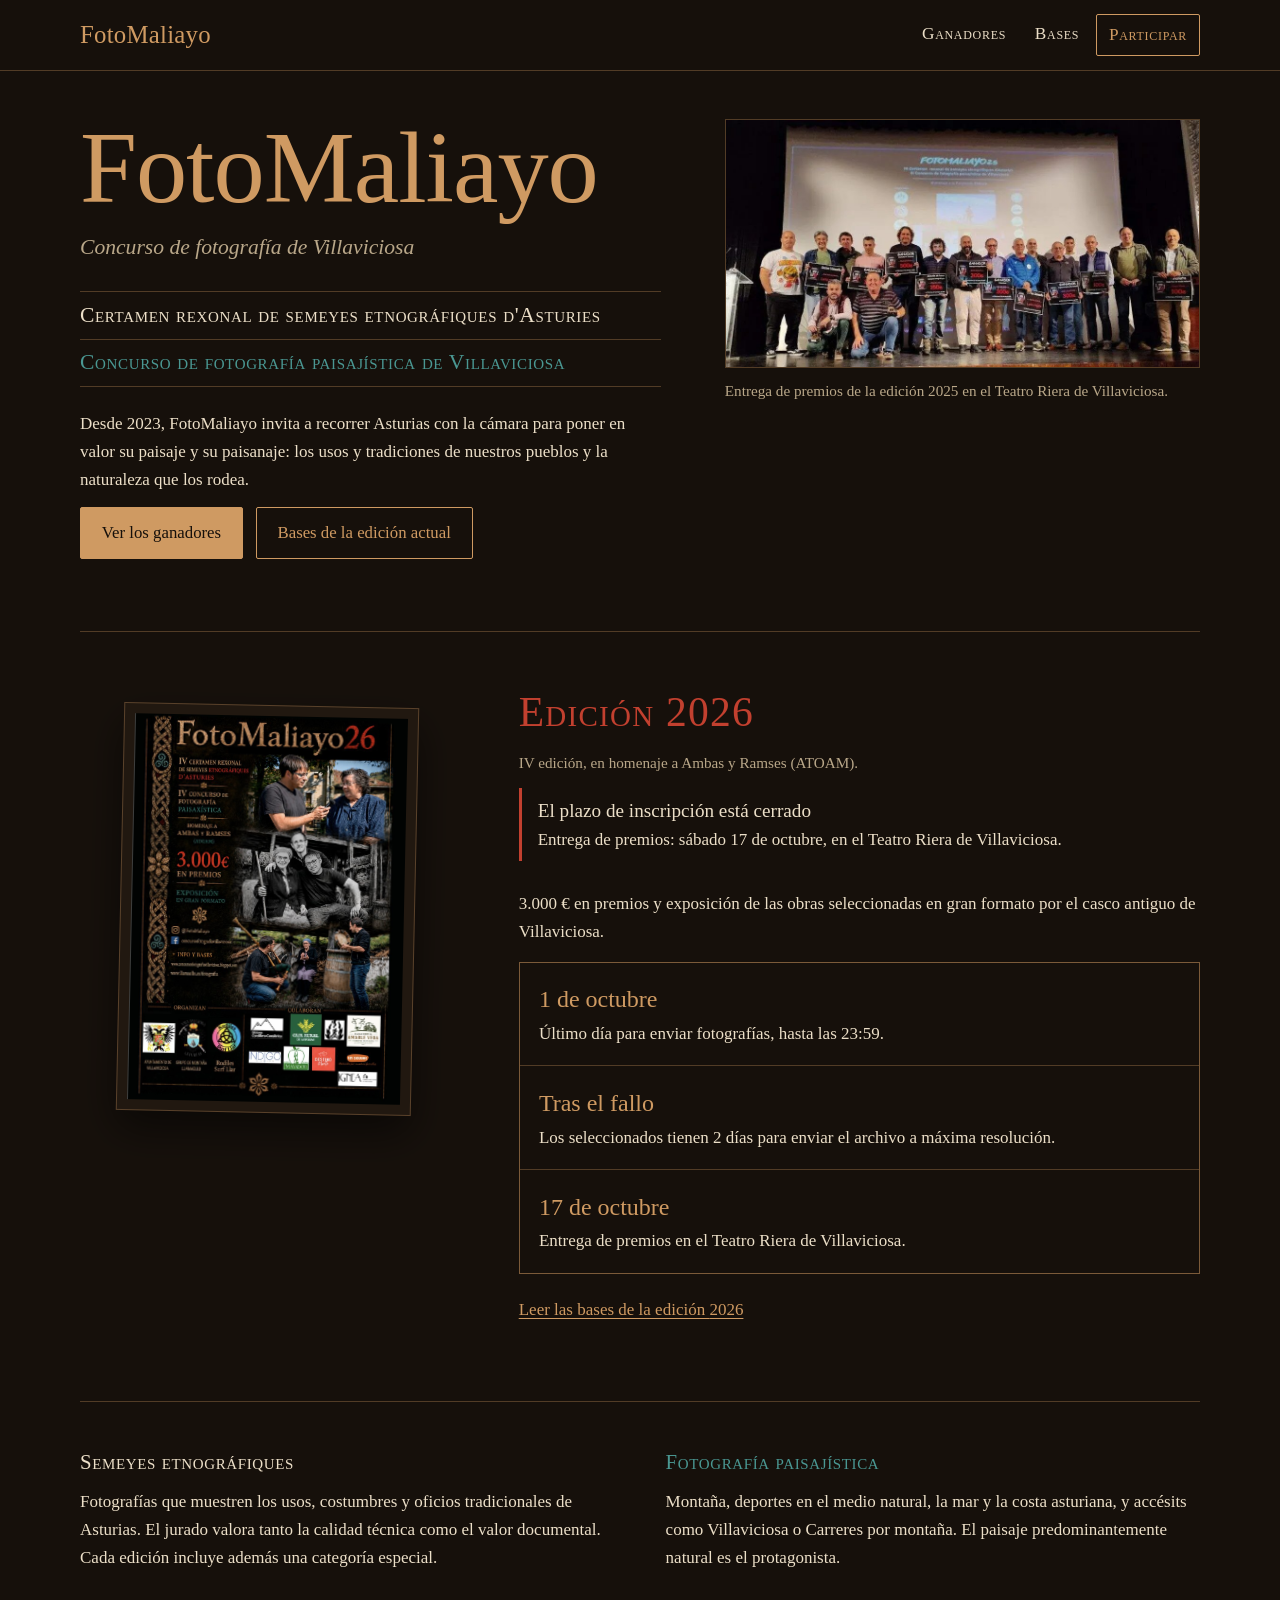
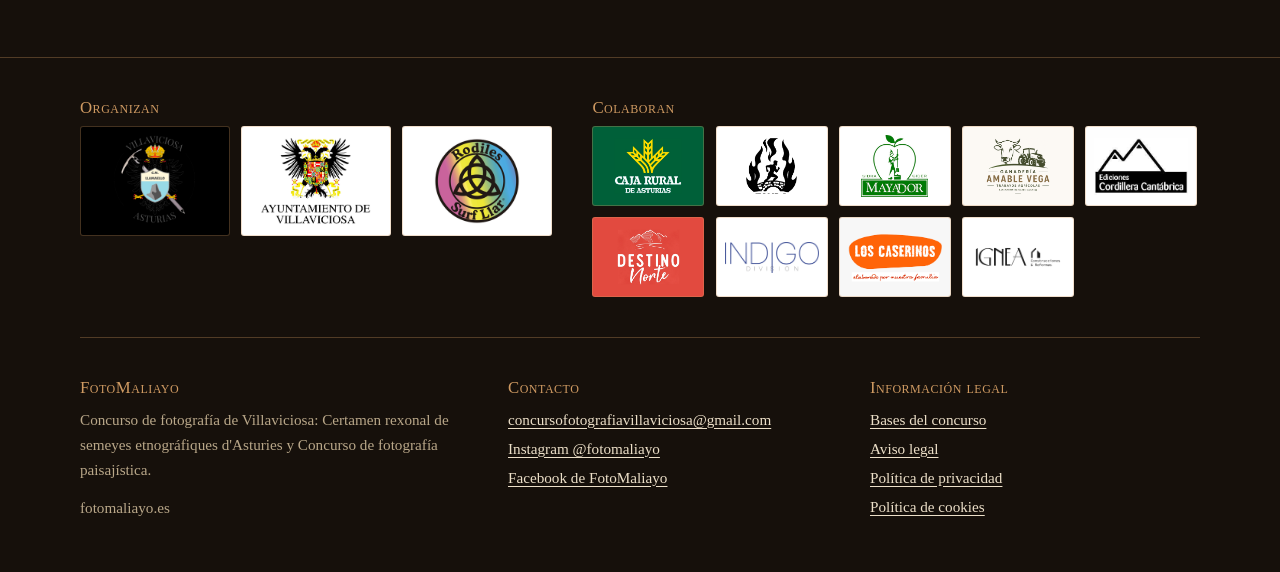
==== commit 4a49f1a3: ""Actualización de la web FotoMaliayo"" ====
--- a/index.html
+++ b/index.html
@@ -3,211 +3,150 @@
 <head>
 <meta charset="utf-8">
 <meta name="viewport" content="width=device-width, initial-scale=1, viewport-fit=cover">
-<title>FotoMaliayo · Concurso de fotografía</title>
+<title>FotoMaliayo · Concurso de fotografía de Villaviciosa</title>
+<meta name="description" content="FotoMaliayo: Certamen rexonal de semeyes etnográfiques d'Asturies y Concurso de fotografía paisajística de Villaviciosa. Bases, ganadores e inscripción.">
 <link rel="canonical" href="https://fotomaliayo.es/">
-<meta name="description" content="FotoMaliayo: Certamen rexonal de semeyes etnográfiques d'Asturies y Concurso de fotografía paisajística de Villaviciosa. Bases, ganadores e inscripción.">
-<link rel="icon" href="data:image/svg+xml,<svg xmlns='http://www.w3.org/2000/svg' viewBox='0 0 100 100'><text y='.9em' font-size='90'>📷</text></svg>">
-<link rel="stylesheet" href="css/styles.css">
+<meta name="theme-color" content="#16100b">
+<meta property="og:type" content="website">
+<meta property="og:site_name" content="FotoMaliayo">
+<meta property="og:locale" content="es_ES">
+<meta property="og:title" content="FotoMaliayo · Concurso de fotografía de Villaviciosa">
+<meta property="og:description" content="FotoMaliayo: Certamen rexonal de semeyes etnográfiques d'Asturies y Concurso de fotografía paisajística de Villaviciosa. Bases, ganadores e inscripción.">
+<meta property="og:url" content="https://fotomaliayo.es/">
+<meta property="og:image" content="https://fotomaliayo.es/img/cartel-2026.jpg">
+<meta property="og:image:alt" content="Cartel de FotoMaliayo 2026">
+<meta name="twitter:card" content="summary_large_image">
+<link rel="icon" href="img/favicon.svg" type="image/svg+xml">
+<link rel="stylesheet" href="css/variables.css">
+<link rel="stylesheet" href="css/global.css">
+<link rel="stylesheet" href="css/componentes/lightbox.css">
+<link rel="stylesheet" href="css/paginas/inicio.css">
+<script src="js/datos/config.js" defer></script>
+<script src="js/datos/entidades.js" defer></script>
+<script src="js/lib/utilidades.js" defer></script>
+<script src="js/componentes/sitio.js" defer></script>
+<script src="js/datos/ganadores.js" defer></script>
+<script src="js/componentes/lightbox.js" defer></script>
+<script src="js/paginas/inicio.js" defer></script>
 </head>
 <body>
 <a class="skip" href="#contenido">Saltar al contenido</a>
 
-<header class="site-head">
-  <div class="wrap">
-    <a class="brand" href="#inicio">FotoMaliayo</a>
-    <nav class="nav" aria-label="Principal">
-      <a href="#ganadores">Ganadores</a>
-      <a href="#bases">Bases</a>
-      <a href="#participar" class="cta">Participar</a>
-    </nav>
-  </div>
+<header>
+  <a href="./" aria-current="page">FotoMaliayo</a>
+  <nav aria-label="Principal">
+    <a href="ganadores.html">Ganadores</a>
+    <a href="bases.html">Bases</a>
+    <a href="participar.html" class="cta">Participar</a>
+  </nav>
 </header>
 
 <main id="contenido">
+  <section class="hero" aria-labelledby="t-inicio">
+    <div>
+      <h1 id="t-inicio">FotoMaliayo</h1>
+      <p>Concurso de fotografía de Villaviciosa</p>
+      <ul>
+        <li class="etno" lang="ast">Certamen rexonal de semeyes etnográfiques d'Asturies</li>
+        <li class="paisaje">Concurso de fotografía paisajística de Villaviciosa</li>
+      </ul>
+      <p>Desde 2023, FotoMaliayo invita a recorrer Asturias con la cámara para poner en valor su paisaje y su paisanaje: los usos y tradiciones de nuestros pueblos y la naturaleza que los rodea.</p>
+      <p class="acciones">
+        <a class="btn" href="ganadores.html">Ver los ganadores</a>
+        <a class="btn ghost" href="bases.html">Bases de la edición actual</a>
+      </p>
+    </div>
+    <!-- La foto y el pie se actualizan desde «portada» en js/datos/config.js -->
+    <figure id="portada">
+      <button type="button" aria-haspopup="dialog" data-img="img/fotos/portada/entrega-premios-2025.jpg" data-cap="Entrega de premios de la edición 2025 en el Teatro Riera de Villaviciosa.">
+        <img src="img/fotos/portada/entrega-premios-2025.jpg" width="1000" height="522" alt="Premiados de FotoMaliayo 2025 posando con sus diplomas en el escenario del Teatro Riera de Villaviciosa.">
+      </button>
+      <figcaption>Entrega de premios de la edición 2025 en el Teatro Riera de Villaviciosa.</figcaption>
+    </figure>
+  </section>
 
-<!-- ===================== PORTADA ===================== -->
-<section data-view="inicio" aria-labelledby="t-inicio">
-  <div class="wrap">
-    <div class="hero">
-      <div>
-        <h1 id="t-inicio" class="wordmark">FotoMaliayo</h1>
-        <p class="tagline">Concurso de fotografía de Villaviciosa</p>
-        <ul class="hero-lines">
-          <li class="etno">Certamen rexonal de semeyes etnográfiques d'Asturies</li>
-          <li class="paisaje">Concurso de fotografía paisajística de Villaviciosa</li>
-        </ul>
-        <p>Desde 2023, FotoMaliayo invita a recorrer Asturias con la cámara para poner en valor su paisaje y su paisanaje: los usos y tradiciones de nuestros pueblos y la naturaleza que los rodea.</p>
-        <div class="hero-actions">
-          <a class="btn" href="#ganadores">Ver los ganadores</a>
-          <a class="btn ghost" href="#bases">Bases de la edición actual</a>
-        </div>
-      </div>
-      <figure class="hero-photo" id="hero-photo"></figure>
+  <!-- Los datos de la edición se actualizan desde js/datos/config.js -->
+  <section class="edition" aria-labelledby="t-edicion">
+    <figure>
+      <img id="cartel" src="img/cartel-2026.jpg" width="900" height="1273" alt="Cartel de FotoMaliayo 2026: retratos de los homenajeados en un entorno rural asturiano, con la información del certamen.">
+    </figure>
+    <div>
+      <h2 id="t-edicion">Edición <span data-config="edicion">2026</span></h2>
+      <p class="meta" id="edicion-meta">IV edición, en homenaje a Ambas y Ramses (ATOAM).</p>
+      <p class="status" id="estado-abierta" hidden>
+        <strong>Inscripción abierta hasta el <span data-fecha-limite></span></strong>
+        <a href="participar.html">Inscríbete y envía tus fotografías</a>
+      </p>
+      <p class="status" id="estado-cerrada" hidden>
+        <strong>El plazo de inscripción está cerrado</strong>
+        Entrega de premios: <span data-config="entregaPremios">sábado 17 de octubre, en el Teatro Riera de Villaviciosa</span>.
+      </p>
+      <p data-config="resumenPremios">3.000 € en premios y exposición de las obras seleccionadas en gran formato por el casco antiguo de Villaviciosa.</p>
+      <ol id="calendario">
+        <li><strong>1 de octubre</strong> <span>Último día para enviar fotografías, hasta las 23:59.</span></li>
+        <li><strong>Tras el fallo</strong> <span>Los seleccionados tienen 2 días para enviar el archivo a máxima resolución.</span></li>
+        <li><strong>17 de octubre</strong> <span>Entrega de premios en el Teatro Riera de Villaviciosa.</span></li>
+      </ol>
+      <p><a href="bases.html">Leer las bases de la edición <span data-config="edicion">2026</span></a></p>
     </div>
+  </section>
 
-    <div class="edition">
-      <figure class="poster"><img id="ed-cartel" src="" alt="" width="760" height="1075"></figure>
-      <div>
-        <h2 id="t-edicion"></h2>
-        <p class="meta" id="ed-meta"></p>
-        <div class="status" id="status"></div>
-        <p id="ed-premios"></p>
-        <ol class="dates" id="ed-calendario"></ol>
-        <p style="margin-top:1.4rem"><a href="#bases" id="ed-bases-link"></a></p>
-      </div>
+  <section class="two" aria-label="Los dos certámenes">
+    <div>
+      <h2 class="etno" lang="ast">Semeyes etnográfiques</h2>
+      <p>Fotografías que muestren los usos, costumbres y oficios tradicionales de Asturias. El jurado valora tanto la calidad técnica como el valor documental. Cada edición incluye además una categoría especial.</p>
     </div>
+    <div>
+      <h2 class="paisaje">Fotografía paisajística</h2>
+      <p>Montaña, deportes en el medio natural, la mar y la costa asturiana, y accésits como Villaviciosa o Carreres por montaña. El paisaje predominantemente natural es el protagonista.</p>
+    </div>
+  </section>
 
-    <div class="two">
-      <div>
-        <h3 class="etno-h">Semeyes etnográfiques</h3>
-        <p>Fotografías que muestren los usos, costumbres y oficios tradicionales de Asturias. El jurado valora tanto la calidad técnica como el valor documental. Cada edición incluye además una categoría especial.</p>
-      </div>
-      <div>
-        <h3 class="paisaje-h">Fotografía paisajística</h3>
-        <p>Montaña, deportes en el medio natural, la mar y la costa asturiana, y accésits como Villaviciosa o Carreres por montaña. El paisaje predominantemente natural es el protagonista.</p>
-      </div>
-    </div>
-  </div>
-</section>
+  <template id="tpl-fecha">
+    <li><strong>Fecha</strong> <span></span></li>
+  </template>
+</main>
 
-<!-- ===================== GANADORES ===================== -->
-<section data-view="ganadores" aria-labelledby="t-ganadores">
-  <div class="wrap">
-    <h2 id="t-ganadores">Ganadores de ediciones anteriores</h2>
-    <p class="prose muted">Las fotografías premiadas y finalistas de cada edición. Pulsa una imagen para verla a mayor tamaño. Todas las fotografías pertenecen a sus autores y no pueden usarse sin su permiso.</p>
-    <div class="tabs" role="tablist" aria-label="Edición" id="year-tabs"></div>
-    <div id="winners" role="tabpanel"></div>
-  </div>
-</section>
-
-<!-- ===================== BASES ===================== -->
-<section data-view="bases" aria-labelledby="t-bases">
-  <div class="wrap doc" id="bases-doc"><!-- se rellena con bases.js --></div>
-</section>
-
-<!-- ===================== PARTICIPAR ===================== -->
-<section data-view="participar" aria-labelledby="t-participar">
-  <div class="wrap">
-    <h2 id="t-participar">Inscripción</h2>
-    <div id="form-area"></div>
-  </div>
-</section>
-
-<!-- ===================== AVISO LEGAL ===================== -->
-<section data-view="aviso-legal" aria-labelledby="t-aviso">
-  <div class="wrap doc">
-    <h2 id="t-aviso">Aviso legal</h2>
-    <h3>Titular de la web</h3>
-    <p>Titular: <span data-dato="nombre"></span><br>
-    NIF: <span data-dato="nif"></span><br>
-    Domicilio a efectos de notificaciones: <span data-dato="domicilio"></span><br>
-    Correo electrónico: <a href="mailto:concursofotografiavillaviciosa@gmail.com">concursofotografiavillaviciosa@gmail.com</a></p>
-    <p>Esta web, accesible en fotomaliayo.es, tiene como finalidad informar sobre el concurso FotoMaliayo y gestionar la inscripción de sus participantes. No tiene finalidad comercial.</p>
-    <h3>Propiedad intelectual</h3>
-    <p>Las fotografías publicadas pertenecen a sus autores, que conservan todos sus derechos. Se muestran aquí con su autorización, conforme a las bases del concurso. No está permitido descargarlas, reproducirlas ni utilizarlas sin el permiso expreso de su autor.</p>
-    <p>Los nombres y logotipos de las entidades organizadoras y colaboradoras pertenecen a sus respectivos titulares.</p>
-    <h3>Responsabilidad</h3>
-    <p>El titular procura que la información de esta web sea correcta y esté actualizada, pero no se hace responsable de errores puntuales ni de los contenidos de las webs externas a las que se enlaza. Las bases publicadas en esta web son la versión de referencia del concurso.</p>
-    <h3>Legislación aplicable</h3>
-    <p>Este aviso legal se rige por la legislación española.</p>
-  </div>
-</section>
-
-<!-- ===================== PRIVACIDAD ===================== -->
-<section data-view="privacidad" aria-labelledby="t-priv">
-  <div class="wrap doc">
-    <h2 id="t-priv">Política de privacidad</h2>
-    <p class="meta">Última actualización: octubre de 2026.</p>
-
-    <h3>Responsable del tratamiento</h3>
-    <p><span data-dato="nombre"></span>, NIF <span data-dato="nif"></span>, con domicilio en <span data-dato="domicilio"></span>. Contacto: <a href="mailto:concursofotografiavillaviciosa@gmail.com">concursofotografiavillaviciosa@gmail.com</a>.</p>
-
-    <h3>Qué datos tratamos</h3>
-    <p>Los que facilitas en el formulario de inscripción: nombre, apellidos, correo electrónico, teléfono, localidad, condición de socio del Grupo de Montaña Llamaello si procede, y las fotografías con su título y descripción. No pedimos más datos de los necesarios.</p>
-
-    <h3>Para qué los usamos</h3>
-    <ol>
-      <li>Gestionar tu participación en el concurso: recibir y ordenar tus fotografías, ponerlas a disposición del jurado de forma anónima y comunicarte el resultado.</li>
-      <li>Organizar la entrega de premios y la exposición, y publicar el nombre de los premiados y finalistas junto a sus obras.</li>
-      <li>Difundir el concurso publicando en esta web y en sus redes sociales fotografías del acto de entrega de premios, en las que pueden aparecer los asistentes.</li>
-      <li>Solo si lo autorizas expresamente, avisarte de futuras ediciones del concurso.</li>
-    </ol>
-
-    <h3>Base legal</h3>
-    <p>Para las finalidades 1 y 2, la ejecución de la relación que se establece al aceptar las bases del concurso (artículo 6.1.b del Reglamento General de Protección de Datos). Para la finalidad 3, el interés legítimo en dar a conocer el concurso (artículo 6.1.f); si no quieres aparecer en esas fotografías, puedes indicarlo antes o durante el acto, o pedir después que se retiren. Para la finalidad 4, tu consentimiento (artículo 6.1.a), que puedes retirar en cualquier momento escribiendo al correo de contacto.</p>
-
-    <h3>Cuánto tiempo los conservamos</h3>
-    <ul>
-      <li>Datos y fotografías de participantes no premiados: hasta tres meses después de la entrega de premios. Después se eliminan.</li>
-      <li>Datos de premiados y finalistas: mientras se mantenga el archivo histórico del concurso, y como mínimo el tiempo exigido por la normativa fiscal.</li>
-      <li>Fotografías del acto de entrega de premios: mientras se mantenga el archivo histórico del concurso, salvo que pidas su retirada.</li>
-      <li>Datos para avisos de futuras ediciones: hasta que retires tu consentimiento.</li>
-    </ul>
-
-    <h3>Quién puede ver tus datos</h3>
-    <p>El jurado recibe solo las fotografías, identificadas con un código y sin tus datos. No cedemos tus datos a terceros salvo obligación legal. El nombre de los premiados y finalistas se hace público junto a sus obras.</p>
-    <p>Para almacenar las inscripciones utilizamos los servicios de Google (Google Drive y Gmail), que actúa como encargado del tratamiento. Google LLC está adherida al Marco de Privacidad de Datos UE-EE. UU., lo que ofrece garantías adecuadas para las transferencias internacionales de datos. El proveedor de alojamiento de esta web también actúa como encargado del tratamiento.</p>
-
-    <h3>Tus derechos</h3>
-    <p>Puedes pedir el acceso, la rectificación o la supresión de tus datos, así como la limitación u oposición a su tratamiento y su portabilidad, escribiendo a <a href="mailto:concursofotografiavillaviciosa@gmail.com">concursofotografiavillaviciosa@gmail.com</a>. Si consideras que no hemos atendido correctamente tu solicitud, puedes presentar una reclamación ante la Agencia Española de Protección de Datos (<a href="https://www.aepd.es" rel="noopener" target="_blank">www.aepd.es</a>).</p>
-
-    <h3>Menores de edad</h3>
-    <p>Si eres menor de 18 años, solo puedes participar con la autorización de tu padre, madre o tutor legal.</p>
-  </div>
-</section>
-
-<!-- ===================== COOKIES ===================== -->
-<section data-view="cookies" aria-labelledby="t-cookies">
-  <div class="wrap doc">
-    <h2 id="t-cookies">Política de cookies</h2>
-    <p>Esta web no utiliza cookies propias ni de terceros, ni herramientas de analítica o publicidad. Tampoco carga tipografías ni otros recursos de servidores externos.</p>
-    <p>Al enviar el formulario de inscripción, los datos y fotografías se transmiten a los servidores de Google para su almacenamiento, tal como se explica en la <a href="#privacidad">política de privacidad</a>.</p>
-    <p>Si en el futuro se incorporasen cookies que requieran tu consentimiento, se te pedirá antes de instalarlas y se actualizará esta política.</p>
-  </div>
-</section>
-
-</main>
-<dialog class="lightbox" id="lightbox">
-    <button class="btn ghost close" type="button" onclick="this.closest('dialog').close()">Cerrar</button>
-    <img id="lb-img" alt="">
-    <p id="lb-cap"></p>
+<dialog id="lightbox" aria-label="Fotografía ampliada">
+  <form method="dialog"><button class="btn ghost">Cerrar</button></form>
+  <figure><figcaption></figcaption></figure>
 </dialog>
 
-<footer class="site-foot">
-  <div class="wrap entities">
-    <div><h4>Organizan</h4><ul class="logos org" id="logos-org"></ul></div>
-    <div><h4>Colaboran</h4><ul class="logos col" id="logos-col"></ul></div>
-  </div>
-  <div class="wrap foot-grid">
+<footer>
+  <section class="entities" aria-label="Entidades organizadoras y colaboradoras">
     <div>
-      <h4>FotoMaliayo</h4>
-      <p style="margin-top:0">Concurso de fotografía de Villaviciosa: Certamen rexonal de semeyes etnográfiques d'Asturies y Concurso de fotografía paisajística.</p>
-      <p>fotomaliayo.es</p>
+      <h2>Organizan</h2>
+      <ul data-entidades="org"></ul>
     </div>
     <div>
-      <h4>Contacto</h4>
+      <h2>Colaboran</h2>
+      <ul data-entidades="col"></ul>
+    </div>
+  </section>
+  <div class="foot-grid">
+    <section aria-labelledby="pie-fotomaliayo">
+      <h2 id="pie-fotomaliayo">FotoMaliayo</h2>
+      <p>Concurso de fotografía de Villaviciosa: <span lang="ast">Certamen rexonal de semeyes etnográfiques d'Asturies</span> y Concurso de fotografía paisajística.</p>
+      <p>fotomaliayo.es</p>
+    </section>
+    <section aria-labelledby="pie-contacto">
+      <h2 id="pie-contacto">Contacto</h2>
       <ul>
         <li><a href="mailto:concursofotografiavillaviciosa@gmail.com">concursofotografiavillaviciosa@gmail.com</a></li>
         <li><a href="https://www.instagram.com/fotomaliayo/" rel="noopener" target="_blank">Instagram @fotomaliayo</a></li>
-        <li><a href="https://www.facebook.com/concursofotografiavillaviciosa" rel="noopener" target="_blank">Facebook</a></li>
+        <li><a href="https://www.facebook.com/concursofotografiavillaviciosa" rel="noopener" target="_blank">Facebook de FotoMaliayo</a></li>
       </ul>
-    </div>
-    <div>
-      <h4>Información legal</h4>
+    </section>
+    <nav aria-labelledby="pie-legal">
+      <h2 id="pie-legal">Información legal</h2>
       <ul>
-        <li><a href="#bases">Bases del concurso</a></li>
-        <li><a href="#aviso-legal">Aviso legal</a></li>
-        <li><a href="#privacidad">Política de privacidad</a></li>
-        <li><a href="#cookies">Política de cookies</a></li>
+        <li><a href="bases.html">Bases del concurso</a></li>
+        <li><a href="aviso-legal.html">Aviso legal</a></li>
+        <li><a href="privacidad.html">Política de privacidad</a></li>
+        <li><a href="cookies.html">Política de cookies</a></li>
       </ul>
-    </div>
+    </nav>
   </div>
 </footer>
-
-<!-- Datos editables: datos.js (configuración, categorías, logos), ganadores.js y bases.js -->
-<script src="datos.js"></script>
-<script src="ganadores.js"></script>
-<script src="bases.js"></script>
-<script src="main.js"></script>
 </body>
 </html>
--- a/css/variables.css
+++ b/css/variables.css
@@ -0,0 +1,44 @@
+/* =====================================================================
+   VARIABLES: colores, tipografía y medidas de toda la web
+   ---------------------------------------------------------------------
+   Paleta tomada del cartel: madera oscura, pergamino, cobre, rojo y
+   verde azulado. Cambiando un valor aquí se actualiza en todas las páginas.
+   No se cargan fuentes externas: así la web no envía datos a terceros.
+   ===================================================================== */
+
+:root {
+  /* Fondos (madera) */
+  --wood: #16100b;
+  --wood-2: #211810;
+  --wood-3: #2c2117;
+
+  /* Textos */
+  --parchment: #ecdfc8;
+  --muted: #b9a789;
+
+  /* Acentos */
+  --copper: #cf9a62;
+  --copper-dim: rgba(207, 154, 98, 0.32);
+  --copper-line: rgba(207, 154, 98, 0.5);
+  --red: #c2402f;              /* bordes, acentos y títulos grandes */
+  --red-text: #e0533f;         /* rojo para texto pequeño sobre fondo oscuro (contraste AA) */
+  --red-strong: #a83526;       /* fondo de la etiqueta «Ganador» (contraste AA con el pergamino) */
+  --red-soft: rgba(194, 64, 47, 0.12);
+  --teal: #4a9792;
+  --teal-light: #8cc7c2;
+  --teal-pale: #a9d6d2;
+  --ok: #7fb37a;
+  --error: #ff9b8a;
+  --overlay: rgba(10, 7, 4, 0.97);
+  --shadow: 0 18px 40px rgba(0, 0, 0, 0.55);
+
+  /* Tipografía */
+  --serif: "Palatino Linotype", "Book Antiqua", Palatino, "URW Palladio L", "P052", Georgia, serif;
+  --measure: 68ch;
+
+  /* Medidas */
+  --max-width: 1120px;
+  --gutter: 1.25rem;
+  --radius: 2px;
+  --section-gap: 4rem;
+}
--- a/css/global.css
+++ b/css/global.css
@@ -0,0 +1,378 @@
+/* =====================================================================
+   ESTILOS GLOBALES
+   ---------------------------------------------------------------------
+   Base tipográfica, estructura común de todas las páginas (cabecera,
+   contenido principal y pie) y componentes genéricos (botones, tablas).
+   Requiere variables.css.
+   ===================================================================== */
+
+/* ---------- Base ---------- */
+*,
+*::before,
+*::after {
+  box-sizing: border-box;
+}
+
+[hidden] {
+  display: none !important;
+}
+
+html {
+  background: var(--wood);
+  scroll-padding-top: env(safe-area-inset-top, 0px);
+  -webkit-text-size-adjust: 100%;
+  text-size-adjust: 100%;
+}
+
+@media (prefers-reduced-motion: no-preference) {
+  html {
+    scroll-behavior: smooth;
+  }
+}
+
+body {
+  margin: 0;
+  padding-top: env(safe-area-inset-top, 0px);
+  padding-bottom: env(safe-area-inset-bottom, 0px);
+  background: var(--wood);
+  color: var(--parchment);
+  font-family: var(--serif);
+  font-size: 1.0625rem;
+  line-height: 1.65;
+  -webkit-font-smoothing: antialiased;
+}
+
+img {
+  display: block;
+  max-width: 100%;
+  height: auto;
+}
+
+a {
+  color: var(--copper);
+  text-underline-offset: 0.18em;
+}
+
+a:hover {
+  color: var(--parchment);
+}
+
+:focus-visible {
+  outline: 2px solid var(--copper);
+  outline-offset: 3px;
+}
+
+/* ---------- Tipografía ---------- */
+h1,
+h2,
+h3,
+h4 {
+  margin: 0;
+  font-weight: normal;
+  line-height: 1.2;
+}
+
+h1 {
+  font-size: clamp(1.8rem, 1.3rem + 2vw, 2.6rem);
+  font-variant: small-caps;
+  letter-spacing: 0.03em;
+  color: var(--copper);
+}
+
+h2 {
+  margin-top: 2.2rem;
+  font-size: 1.3rem;
+  font-variant: small-caps;
+  letter-spacing: 0.03em;
+  color: var(--parchment);
+}
+
+h3 {
+  font-size: 1.1rem;
+}
+
+p {
+  margin: 0.8rem 0;
+}
+
+strong {
+  color: var(--parchment);
+}
+
+/* Color de cada certamen: etnográfico (pergamino) y paisaje (verde azulado) */
+.etno {
+  color: var(--parchment);
+}
+
+.paisaje {
+  color: var(--teal);
+}
+
+/* Utilidades de texto */
+.prose {
+  max-width: var(--measure);
+}
+
+.muted {
+  color: var(--muted);
+}
+
+.meta {
+  color: var(--muted);
+  font-size: 0.95rem;
+}
+
+/* ---------- Enlace para saltar al contenido ---------- */
+.skip {
+  position: absolute;
+  left: -999px;
+}
+
+.skip:focus {
+  top: 1rem;
+  left: 1rem;
+  z-index: 10;
+  padding: 0.5rem 1rem;
+  background: var(--parchment);
+  color: var(--wood);
+}
+
+/* ---------- Estructura común ---------- */
+body > header,
+main {
+  padding-inline: max(var(--gutter), (100% - var(--max-width)) / 2);
+}
+
+main {
+  display: block;
+  padding-block: 3rem 4.5rem;
+}
+
+/* Cabecera */
+body > header {
+  display: flex;
+  flex-wrap: wrap;
+  align-items: center;
+  justify-content: space-between;
+  gap: 1rem;
+  padding-block: 0.9rem;
+  border-bottom: 1px solid var(--copper-dim);
+  background: var(--wood);
+}
+
+body > header > a {
+  font-size: 1.55rem;
+  letter-spacing: 0.01em;
+  color: var(--copper);
+  text-decoration: none;
+}
+
+body > header nav {
+  display: flex;
+  flex-wrap: wrap;
+  gap: 0.3rem;
+}
+
+body > header nav a {
+  padding: 0.35rem 0.75rem;
+  border-radius: var(--radius);
+  font-size: 1.08rem;
+  font-variant: small-caps;
+  letter-spacing: 0.04em;
+  color: var(--parchment);
+  text-decoration: none;
+}
+
+body > header nav a:hover {
+  color: var(--copper);
+}
+
+body > header nav a[aria-current="page"] {
+  background: var(--copper);
+  color: var(--wood);
+}
+
+body > header nav .cta:not([aria-current="page"]) {
+  border: 1px solid var(--copper);
+  color: var(--copper);
+}
+
+/* Pie */
+body > footer {
+  padding-block: 2.5rem;
+  border-top: 1px solid var(--copper-dim);
+  font-size: 0.95rem;
+  color: var(--muted);
+}
+
+body > footer > * {
+  width: min(var(--max-width), 100% - 2 * var(--gutter));
+  margin-inline: auto;
+}
+
+body > footer h2 {
+  margin: 0 0 0.5rem;
+  font-size: 1.05rem;
+  color: var(--copper);
+}
+
+body > footer ul {
+  margin: 0;
+  padding: 0;
+  list-style: none;
+}
+
+body > footer li {
+  margin: 0.25rem 0;
+}
+
+body > footer a {
+  color: var(--parchment);
+}
+
+body > footer p:first-of-type {
+  margin-top: 0;
+}
+
+.entities {
+  display: grid;
+  grid-template-columns: auto 1fr;
+  align-items: start;
+  gap: 2.5rem;
+  margin-bottom: 2.5rem;
+  padding-bottom: 2.5rem;
+  border-bottom: 1px solid var(--copper-dim);
+}
+
+.foot-grid {
+  display: grid;
+  grid-template-columns: 1.2fr 1fr 1fr;
+  gap: 2rem;
+}
+
+/* Logotipos de organizadores y colaboradores */
+body > footer ul[data-entidades] {
+  display: flex;
+  flex-wrap: wrap;
+  gap: 0.7rem;
+}
+
+ul[data-entidades] li {
+  display: flex;
+  align-items: center;
+  justify-content: center;
+  margin: 0;
+  padding: 0.5rem;
+  overflow: hidden;
+  border: 1px solid var(--copper-dim);
+  border-radius: 3px;
+  background: var(--fondo, #fff);
+}
+
+ul[data-entidades="org"] li {
+  width: 150px;
+  height: 110px;
+}
+
+ul[data-entidades="col"] li {
+  width: 112px;
+  height: 80px;
+}
+
+ul[data-entidades] img {
+  width: auto;
+  height: auto;
+  max-width: 100%;
+  max-height: 100%;
+  object-fit: contain;
+}
+
+/* ---------- Botones ---------- */
+.btn {
+  display: inline-block;
+  padding: 0.7rem 1.3rem;
+  border: 1px solid var(--copper);
+  border-radius: var(--radius);
+  background: var(--copper);
+  color: var(--wood);
+  font: inherit;
+  font-size: 1.05rem;
+  text-decoration: none;
+  cursor: pointer;
+}
+
+.btn:hover {
+  border-color: var(--parchment);
+  background: var(--parchment);
+  color: var(--wood);
+}
+
+.btn.ghost {
+  background: transparent;
+  color: var(--copper);
+}
+
+.btn.ghost:hover {
+  border-color: var(--copper);
+  background: var(--copper);
+  color: var(--wood);
+}
+
+.btn:disabled {
+  opacity: 0.5;
+  cursor: not-allowed;
+}
+
+/* ---------- Tablas ---------- */
+.table-scroll {
+  margin: 1rem 0;
+  overflow-x: auto;
+}
+
+table {
+  width: 100%;
+  min-width: 420px;
+  border-collapse: collapse;
+  font-size: 1rem;
+}
+
+th,
+td {
+  padding: 0.55rem 0.8rem;
+  border-bottom: 1px solid var(--copper-dim);
+  text-align: left;
+}
+
+th {
+  font-weight: normal;
+  font-variant: small-caps;
+  letter-spacing: 0.03em;
+  color: var(--copper);
+}
+
+.alinear-derecha {
+  text-align: right;
+  font-variant-numeric: tabular-nums;
+}
+
+.alinear-centro {
+  text-align: center;
+}
+
+/* ---------- Adaptación a pantallas estrechas ---------- */
+@media (max-width: 820px) {
+  .entities,
+  .foot-grid {
+    grid-template-columns: 1fr;
+  }
+
+  ul[data-entidades="org"] li {
+    width: 128px;
+    height: 94px;
+  }
+
+  ul[data-entidades="col"] li {
+    width: 104px;
+    height: 72px;
+  }
+}
--- a/css/paginas/inicio.css
+++ b/css/paginas/inicio.css
@@ -0,0 +1,182 @@
+/* =====================================================================
+   PÁGINA: portada (index.html)
+   ===================================================================== */
+
+/* ---------- Presentación ---------- */
+.hero {
+  display: grid;
+  grid-template-columns: 1.1fr 0.9fr;
+  align-items: start;
+  gap: clamp(2rem, 5vw, 4.5rem);
+}
+
+.hero h1 {
+  margin-bottom: 1.6rem;
+  font-size: clamp(3.2rem, 2rem + 6vw, 6.4rem);
+  font-variant: normal;
+  line-height: 0.95;
+  letter-spacing: -0.01em;
+}
+
+.hero h1 + p {
+  margin: -0.8rem 0 1.6rem;
+  font-size: 1.35rem;
+  font-style: italic;
+  color: var(--muted);
+}
+
+.hero ul {
+  margin: 0 0 1.4rem;
+  padding: 0;
+  list-style: none;
+  font-size: 1.35rem;
+  font-variant: small-caps;
+  line-height: 1.35;
+  letter-spacing: 0.03em;
+}
+
+.hero li {
+  padding: 0.55rem 0;
+  border-bottom: 1px solid var(--copper-dim);
+}
+
+.hero li:first-child {
+  border-top: 1px solid var(--copper-dim);
+}
+
+.acciones {
+  margin-bottom: 0;
+  display: flex;
+  flex-wrap: wrap;
+  gap: 0.8rem;
+}
+
+.hero figure {
+  margin: 0;
+}
+
+.hero figure img {
+  width: 100%;
+  border: 1px solid var(--copper-dim);
+}
+
+.hero figcaption {
+  margin-top: 0.6rem;
+  font-size: 0.95rem;
+  color: var(--muted);
+}
+
+/* ---------- Edición actual ---------- */
+.edition,
+.two {
+  display: grid;
+  margin-top: var(--section-gap);
+  border-top: 1px solid var(--copper-dim);
+}
+
+.edition {
+  grid-template-columns: minmax(220px, 0.55fr) 1fr;
+  align-items: start;
+  gap: clamp(2rem, 5vw, 4rem);
+  margin-top: 4.5rem;
+  padding-top: 3.5rem;
+}
+
+.edition h2 {
+  margin-top: 0;
+  font-size: clamp(1.8rem, 1.3rem + 2vw, 2.6rem);
+  color: var(--red);
+}
+
+/* Cartel */
+.edition figure {
+  margin: 1em 40px;
+  padding: 0.6rem;
+  border: 1px solid var(--copper-dim);
+  background: var(--wood-2);
+  box-shadow: var(--shadow);
+  transform: rotate(1.2deg);
+}
+
+@media (prefers-reduced-motion: no-preference) {
+  .edition figure {
+    animation: settle 900ms cubic-bezier(0.2, 0.7, 0.2, 1) both;
+  }
+}
+
+@keyframes settle {
+  from {
+    opacity: 0;
+    transform: rotate(4deg) translateY(18px);
+  }
+
+  to {
+    opacity: 1;
+    transform: rotate(1.2deg);
+  }
+}
+
+/* Estado de la inscripción */
+.status {
+  margin: 0 0 1.8rem;
+  padding: 0.4rem 0 0.4rem 1rem;
+  border-left: 3px solid var(--red);
+}
+
+.status strong {
+  display: block;
+  font-size: 1.2rem;
+  font-weight: normal;
+}
+
+/* Calendario */
+.edition ol {
+  display: grid;
+  gap: 1px;
+  margin: 1rem 0 0;
+  padding: 0;
+  list-style: none;
+  border: 1px solid var(--copper-dim);
+  background: var(--copper-dim);
+}
+
+.edition ol li {
+  padding: 1.1rem 1.2rem;
+  background: var(--wood);
+}
+
+.edition ol strong {
+  display: block;
+  font-size: 1.5rem;
+  font-weight: normal;
+  color: var(--copper);
+}
+
+.edition ol + p {
+  margin-top: 1.4rem;
+}
+
+/* ---------- Los dos certámenes ---------- */
+.two {
+  grid-template-columns: 1fr 1fr;
+  gap: clamp(1.5rem, 4vw, 3.5rem);
+  padding-top: 3rem;
+}
+
+.two h2 {
+  margin-top: 0;
+}
+
+/* ---------- Pantallas estrechas ---------- */
+@media (max-width: 820px) {
+  .hero,
+  .edition,
+  .two {
+    grid-template-columns: 1fr;
+  }
+
+  .edition figure {
+    max-width: 320px;
+    margin-inline: auto;
+  }
+}
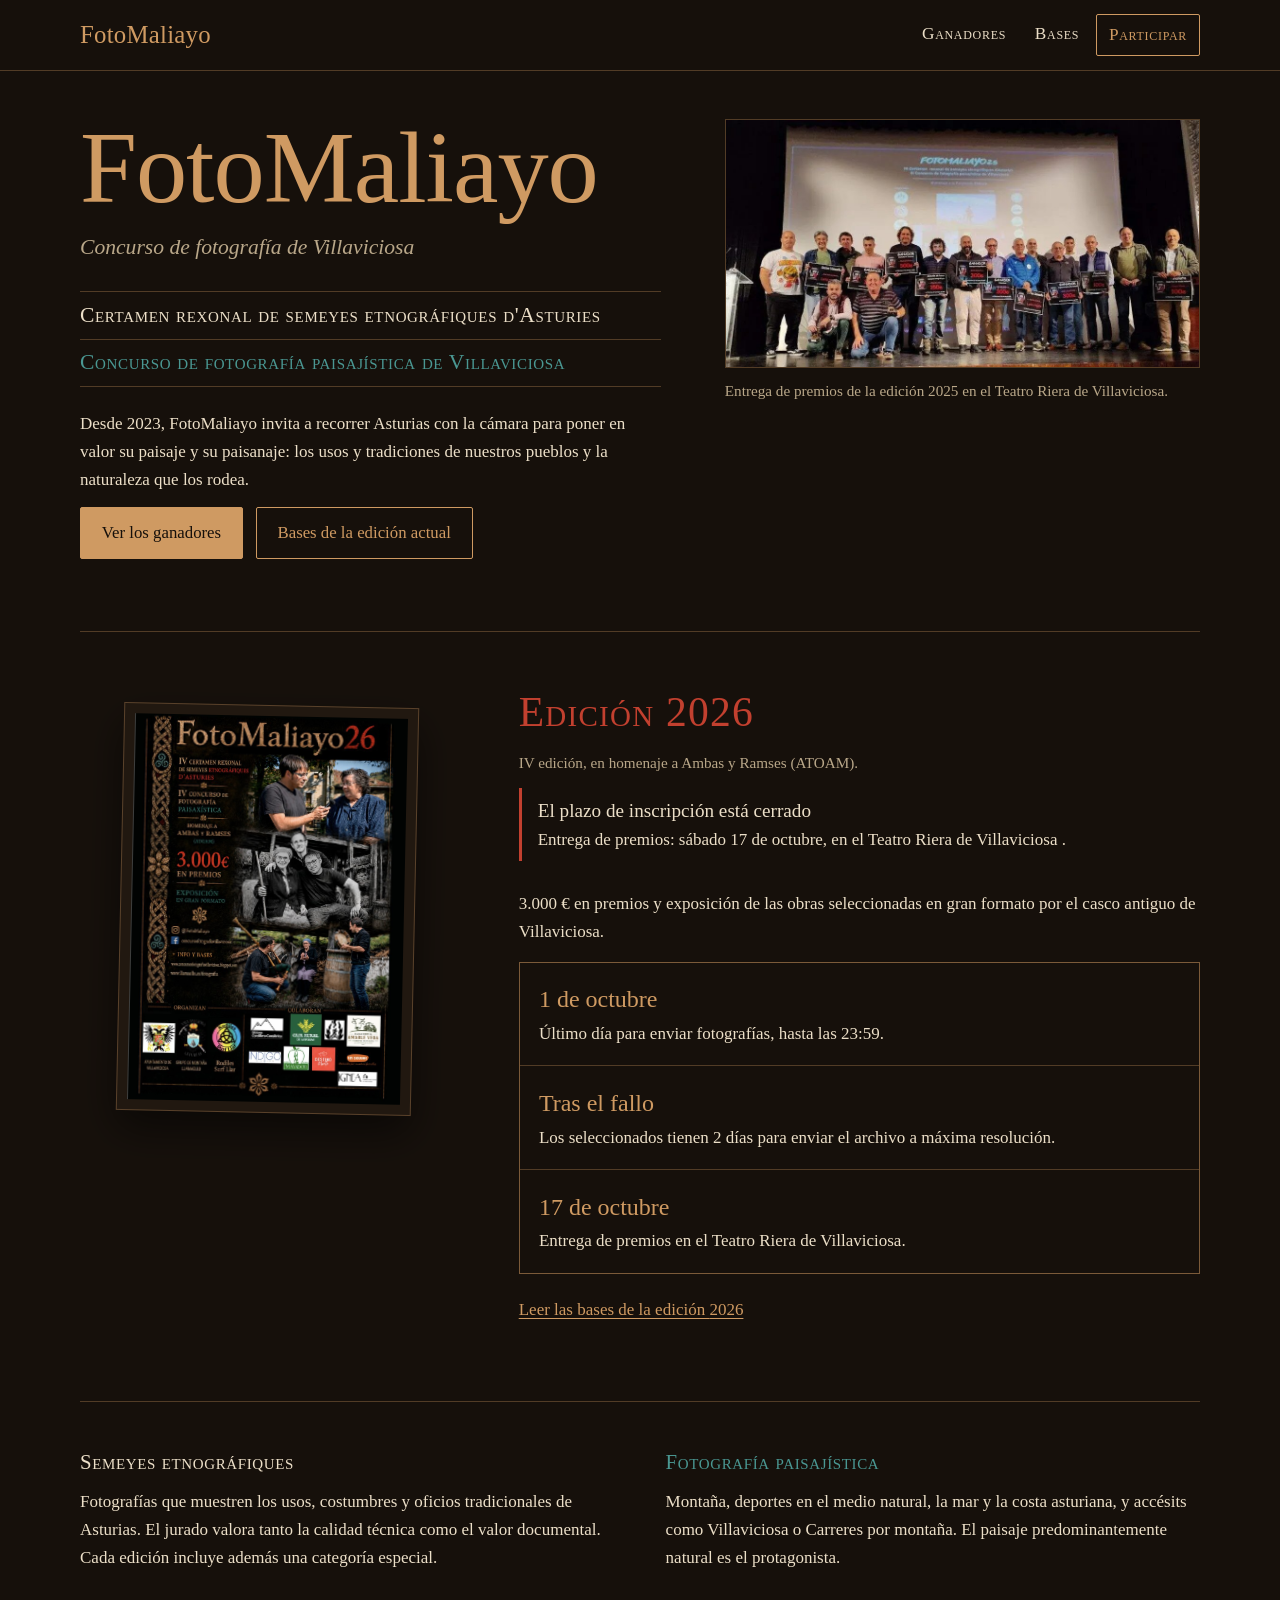
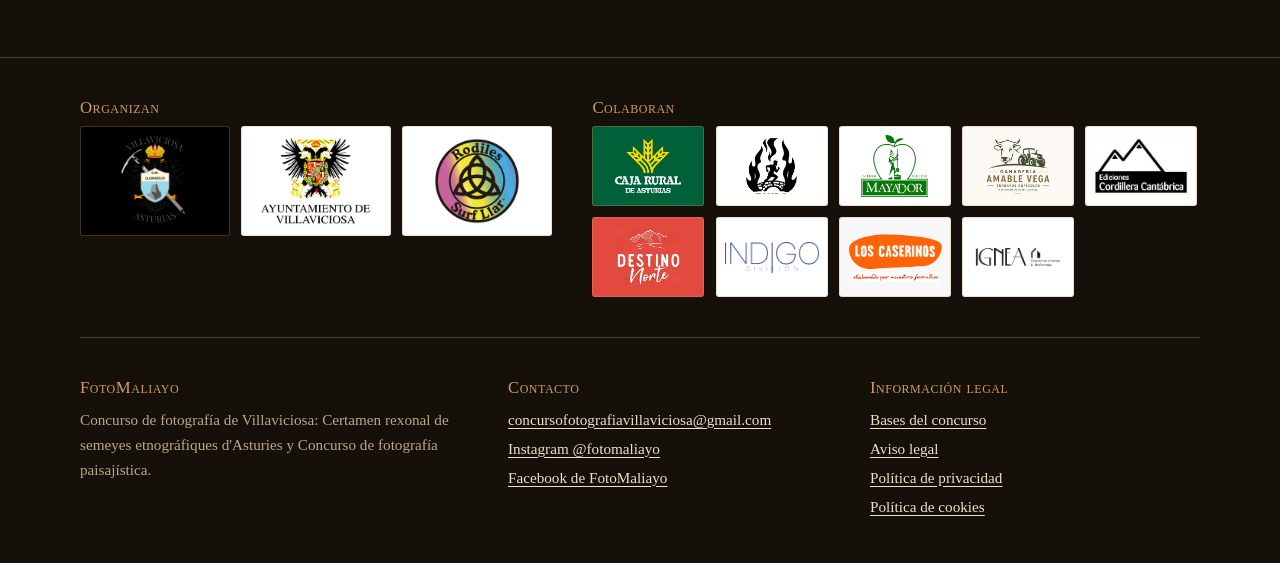
==== commit fdc9a385: "Formateamos el código html y css" ====
--- a/index.html
+++ b/index.html
@@ -1,152 +1,177 @@
 <!DOCTYPE html>
 <html lang="es">
+
 <head>
-<meta charset="utf-8">
-<meta name="viewport" content="width=device-width, initial-scale=1, viewport-fit=cover">
-<title>FotoMaliayo · Concurso de fotografía de Villaviciosa</title>
-<meta name="description" content="FotoMaliayo: Certamen rexonal de semeyes etnográfiques d'Asturies y Concurso de fotografía paisajística de Villaviciosa. Bases, ganadores e inscripción.">
-<link rel="canonical" href="https://fotomaliayo.es/">
-<meta name="theme-color" content="#16100b">
-<meta property="og:type" content="website">
-<meta property="og:site_name" content="FotoMaliayo">
-<meta property="og:locale" content="es_ES">
-<meta property="og:title" content="FotoMaliayo · Concurso de fotografía de Villaviciosa">
-<meta property="og:description" content="FotoMaliayo: Certamen rexonal de semeyes etnográfiques d'Asturies y Concurso de fotografía paisajística de Villaviciosa. Bases, ganadores e inscripción.">
-<meta property="og:url" content="https://fotomaliayo.es/">
-<meta property="og:image" content="https://fotomaliayo.es/img/cartel-2026.jpg">
-<meta property="og:image:alt" content="Cartel de FotoMaliayo 2026">
-<meta name="twitter:card" content="summary_large_image">
-<link rel="icon" href="img/favicon.svg" type="image/svg+xml">
-<link rel="stylesheet" href="css/variables.css">
-<link rel="stylesheet" href="css/global.css">
-<link rel="stylesheet" href="css/componentes/lightbox.css">
-<link rel="stylesheet" href="css/paginas/inicio.css">
-<script src="js/datos/config.js" defer></script>
-<script src="js/datos/entidades.js" defer></script>
-<script src="js/lib/utilidades.js" defer></script>
-<script src="js/componentes/sitio.js" defer></script>
-<script src="js/datos/ganadores.js" defer></script>
-<script src="js/componentes/lightbox.js" defer></script>
-<script src="js/paginas/inicio.js" defer></script>
+  <meta charset="utf-8">
+  <meta name="viewport" content="width=device-width, initial-scale=1, viewport-fit=cover">
+  <title>FotoMaliayo · Concurso de fotografía de Villaviciosa</title>
+  <meta name="description"
+    content="FotoMaliayo: Certamen rexonal de semeyes etnográfiques d'Asturies y Concurso de fotografía paisajística de Villaviciosa. Bases, ganadores e inscripción.">
+  <link rel="canonical" href="https://fotomaliayo.es/">
+  <meta name="theme-color" content="#16100b">
+  <meta property="og:type" content="website">
+  <meta property="og:site_name" content="FotoMaliayo">
+  <meta property="og:locale" content="es_ES">
+  <meta property="og:title" content="FotoMaliayo · Concurso de fotografía de Villaviciosa">
+  <meta property="og:description"
+    content="FotoMaliayo: Certamen rexonal de semeyes etnográfiques d'Asturies y Concurso de fotografía paisajística de Villaviciosa. Bases, ganadores e inscripción.">
+  <meta property="og:url" content="https://fotomaliayo.es/">
+  <meta property="og:image" content="https://fotomaliayo.es/img/cartel-2026.jpg">
+  <meta property="og:image:alt" content="Cartel de FotoMaliayo 2026">
+  <meta name="twitter:card" content="summary_large_image">
+  <link rel="icon" href="img/favicon.svg" type="image/svg+xml">
+  <link rel="stylesheet" href="css/variables.css">
+  <link rel="stylesheet" href="css/global.css">
+  <link rel="stylesheet" href="css/componentes/lightbox.css">
+  <link rel="stylesheet" href="css/paginas/inicio.css">
+  <script src="js/datos/config.js" defer></script>
+  <script src="js/datos/entidades.js" defer></script>
+  <script src="js/lib/utilidades.js" defer></script>
+  <script src="js/componentes/sitio.js" defer></script>
+  <script src="js/datos/ganadores.js" defer></script>
+  <script src="js/componentes/lightbox.js" defer></script>
+  <script src="js/paginas/inicio.js" defer></script>
 </head>
+
 <body>
-<a class="skip" href="#contenido">Saltar al contenido</a>
+  <a class="skip" href="#contenido">Saltar al contenido</a>
 
-<header>
-  <a href="./" aria-current="page">FotoMaliayo</a>
-  <nav aria-label="Principal">
-    <a href="ganadores.html">Ganadores</a>
-    <a href="bases.html">Bases</a>
-    <a href="participar.html" class="cta">Participar</a>
-  </nav>
-</header>
+  <header>
+    <a href="./" aria-current="page">FotoMaliayo</a>
+    <nav aria-label="Principal">
+      <a href="ganadores.html">Ganadores</a>
+      <a href="bases.html">Bases</a>
+      <a href="participar.html" class="cta">Participar</a>
+    </nav>
+  </header>
 
-<main id="contenido">
-  <section class="hero" aria-labelledby="t-inicio">
-    <div>
-      <h1 id="t-inicio">FotoMaliayo</h1>
-      <p>Concurso de fotografía de Villaviciosa</p>
-      <ul>
-        <li class="etno" lang="ast">Certamen rexonal de semeyes etnográfiques d'Asturies</li>
-        <li class="paisaje">Concurso de fotografía paisajística de Villaviciosa</li>
-      </ul>
-      <p>Desde 2023, FotoMaliayo invita a recorrer Asturias con la cámara para poner en valor su paisaje y su paisanaje: los usos y tradiciones de nuestros pueblos y la naturaleza que los rodea.</p>
-      <p class="acciones">
-        <a class="btn" href="ganadores.html">Ver los ganadores</a>
-        <a class="btn ghost" href="bases.html">Bases de la edición actual</a>
-      </p>
+  <main id="contenido">
+    <section class="hero" aria-labelledby="t-inicio">
+      <div>
+        <h1 id="t-inicio">FotoMaliayo</h1>
+        <p>Concurso de fotografía de Villaviciosa</p>
+        <ul>
+          <li class="etno" lang="ast">Certamen rexonal de semeyes etnográfiques d'Asturies</li>
+          <li class="paisaje">Concurso de fotografía paisajística de Villaviciosa</li>
+        </ul>
+        <p>Desde 2023, FotoMaliayo invita a recorrer Asturias con la cámara para poner en valor su paisaje y su
+          paisanaje: los usos y tradiciones de nuestros pueblos y la naturaleza que los rodea.</p>
+        <p class="acciones">
+          <a class="btn" href="ganadores.html">Ver los ganadores</a>
+          <a class="btn ghost" href="bases.html">Bases de la edición actual</a>
+        </p>
+      </div>
+      <!-- La foto y el pie se actualizan desde «portada» en js/datos/config.js -->
+      <figure id="portada">
+        <button type="button" aria-haspopup="dialog" data-img="img/fotos/portada/entrega-premios-2025.jpg"
+          data-cap="Entrega de premios de la edición 2025 en el Teatro Riera de Villaviciosa.">
+          <img src="img/fotos/portada/entrega-premios-2025.jpg" width="1000" height="522"
+            alt="Premiados de FotoMaliayo 2025 posando con sus diplomas en el escenario del Teatro Riera de Villaviciosa.">
+        </button>
+        <figcaption>Entrega de premios de la edición 2025 en el Teatro Riera de Villaviciosa.</figcaption>
+      </figure>
+    </section>
+
+    <!-- Los datos de la edición se actualizan desde js/datos/config.js -->
+    <section class="edition" aria-labelledby="t-edicion">
+      <figure>
+        <img id="cartel" src="img/cartel-2026.jpg" width="900" height="1273"
+          alt="Cartel de FotoMaliayo 2026: retratos de los homenajeados en un entorno rural asturiano, con la información del certamen.">
+      </figure>
+      <div>
+        <h2 id="t-edicion">Edición <span data-config="edicion">2026</span></h2>
+        <p class="meta" id="edicion-meta">IV edición, en homenaje a Ambas y Ramses (ATOAM).</p>
+        <p class="status" id="estado-abierta" hidden>
+          <strong>Inscripción abierta hasta el <span data-fecha-limite></span></strong>
+          <a href="participar.html">Inscríbete y envía tus fotografías</a>
+        </p>
+        <p class="status" id="estado-cerrada" hidden>
+          <strong>El plazo de inscripción está cerrado</strong>
+          Entrega de premios:
+          <span data-config="entregaPremios">sábado 17 de octubre, en el Teatro Riera de
+            Villaviciosa
+          </span>
+          .
+        </p>
+        <p data-config="resumenPremios">3.000 € en premios y exposición de las obras seleccionadas en gran formato por
+          el casco antiguo de Villaviciosa.</p>
+        <ol id="calendario">
+          <li><strong>1 de octubre</strong> <span>Último día para enviar fotografías, hasta las 23:59.</span></li>
+          <li><strong>Tras el fallo</strong> <span>Los seleccionados tienen 2 días para enviar el archivo a máxima
+              resolución.</span></li>
+          <li><strong>17 de octubre</strong> <span>Entrega de premios en el Teatro Riera de Villaviciosa.</span></li>
+        </ol>
+        <p><a href="bases.html">Leer las bases de la edición <span data-config="edicion">2026</span></a></p>
+      </div>
+    </section>
+
+    <section class="two" aria-label="Los dos certámenes">
+      <div>
+        <h2 class="etno" lang="ast">Semeyes etnográfiques</h2>
+        <p>Fotografías que muestren los usos, costumbres y oficios tradicionales de Asturias. El jurado valora tanto la
+          calidad técnica como el valor documental. Cada edición incluye además una categoría especial.</p>
+      </div>
+      <div>
+        <h2 class="paisaje">Fotografía paisajística</h2>
+        <p>Montaña, deportes en el medio natural, la mar y la costa asturiana, y accésits como Villaviciosa o Carreres
+          por montaña. El paisaje predominantemente natural es el protagonista.</p>
+      </div>
+    </section>
+
+    <template id="tpl-fecha">
+      <li><strong>Fecha</strong> <span></span></li>
+    </template>
+  </main>
+
+  <dialog id="lightbox" aria-label="Fotografía ampliada">
+    <form method="dialog"><button class="btn ghost">Cerrar</button></form>
+    <figure>
+      <figcaption></figcaption>
+    </figure>
+  </dialog>
+
+  <footer>
+    <section class="entities" aria-label="Entidades organizadoras y colaboradoras">
+      <div>
+        <h2>Organizan</h2>
+        <ul data-entidades="org"></ul>
+      </div>
+      <div>
+        <h2>Colaboran</h2>
+        <ul data-entidades="col"></ul>
+      </div>
+    </section>
+    <div class="foot-grid">
+      <section aria-labelledby="pie-fotomaliayo">
+        <h2 id="pie-fotomaliayo">FotoMaliayo</h2>
+        <p>Concurso de fotografía de Villaviciosa:
+          <span lang="ast">Certamen rexonal de semeyes etnográfiques
+            d'Asturies</span>
+          y Concurso de fotografía paisajística.
+        </p>
+      </section>
+      <section aria-labelledby="pie-contacto">
+        <h2 id="pie-contacto">Contacto</h2>
+        <ul>
+          <li><a href="mailto:concursofotografiavillaviciosa@gmail.com">concursofotografiavillaviciosa@gmail.com</a>
+          </li>
+          <li><a href="https://www.instagram.com/fotomaliayo/" rel="noopener" target="_blank">Instagram @fotomaliayo</a>
+          </li>
+          <li><a href="https://www.facebook.com/concursofotografiavillaviciosa" rel="noopener" target="_blank">Facebook
+              de FotoMaliayo</a></li>
+        </ul>
+      </section>
+      <nav aria-labelledby="pie-legal">
+        <h2 id="pie-legal">Información legal</h2>
+        <ul>
+          <li><a href="bases.html">Bases del concurso</a></li>
+          <li><a href="aviso-legal.html">Aviso legal</a></li>
+          <li><a href="privacidad.html">Política de privacidad</a></li>
+          <li><a href="cookies.html">Política de cookies</a></li>
+        </ul>
+      </nav>
     </div>
-    <!-- La foto y el pie se actualizan desde «portada» en js/datos/config.js -->
-    <figure id="portada">
-      <button type="button" aria-haspopup="dialog" data-img="img/fotos/portada/entrega-premios-2025.jpg" data-cap="Entrega de premios de la edición 2025 en el Teatro Riera de Villaviciosa.">
-        <img src="img/fotos/portada/entrega-premios-2025.jpg" width="1000" height="522" alt="Premiados de FotoMaliayo 2025 posando con sus diplomas en el escenario del Teatro Riera de Villaviciosa.">
-      </button>
-      <figcaption>Entrega de premios de la edición 2025 en el Teatro Riera de Villaviciosa.</figcaption>
-    </figure>
-  </section>
+  </footer>
+</body>
 
-  <!-- Los datos de la edición se actualizan desde js/datos/config.js -->
-  <section class="edition" aria-labelledby="t-edicion">
-    <figure>
-      <img id="cartel" src="img/cartel-2026.jpg" width="900" height="1273" alt="Cartel de FotoMaliayo 2026: retratos de los homenajeados en un entorno rural asturiano, con la información del certamen.">
-    </figure>
-    <div>
-      <h2 id="t-edicion">Edición <span data-config="edicion">2026</span></h2>
-      <p class="meta" id="edicion-meta">IV edición, en homenaje a Ambas y Ramses (ATOAM).</p>
-      <p class="status" id="estado-abierta" hidden>
-        <strong>Inscripción abierta hasta el <span data-fecha-limite></span></strong>
-        <a href="participar.html">Inscríbete y envía tus fotografías</a>
-      </p>
-      <p class="status" id="estado-cerrada" hidden>
-        <strong>El plazo de inscripción está cerrado</strong>
-        Entrega de premios: <span data-config="entregaPremios">sábado 17 de octubre, en el Teatro Riera de Villaviciosa</span>.
-      </p>
-      <p data-config="resumenPremios">3.000 € en premios y exposición de las obras seleccionadas en gran formato por el casco antiguo de Villaviciosa.</p>
-      <ol id="calendario">
-        <li><strong>1 de octubre</strong> <span>Último día para enviar fotografías, hasta las 23:59.</span></li>
-        <li><strong>Tras el fallo</strong> <span>Los seleccionados tienen 2 días para enviar el archivo a máxima resolución.</span></li>
-        <li><strong>17 de octubre</strong> <span>Entrega de premios en el Teatro Riera de Villaviciosa.</span></li>
-      </ol>
-      <p><a href="bases.html">Leer las bases de la edición <span data-config="edicion">2026</span></a></p>
-    </div>
-  </section>
-
-  <section class="two" aria-label="Los dos certámenes">
-    <div>
-      <h2 class="etno" lang="ast">Semeyes etnográfiques</h2>
-      <p>Fotografías que muestren los usos, costumbres y oficios tradicionales de Asturias. El jurado valora tanto la calidad técnica como el valor documental. Cada edición incluye además una categoría especial.</p>
-    </div>
-    <div>
-      <h2 class="paisaje">Fotografía paisajística</h2>
-      <p>Montaña, deportes en el medio natural, la mar y la costa asturiana, y accésits como Villaviciosa o Carreres por montaña. El paisaje predominantemente natural es el protagonista.</p>
-    </div>
-  </section>
-
-  <template id="tpl-fecha">
-    <li><strong>Fecha</strong> <span></span></li>
-  </template>
-</main>
-
-<dialog id="lightbox" aria-label="Fotografía ampliada">
-  <form method="dialog"><button class="btn ghost">Cerrar</button></form>
-  <figure><figcaption></figcaption></figure>
-</dialog>
-
-<footer>
-  <section class="entities" aria-label="Entidades organizadoras y colaboradoras">
-    <div>
-      <h2>Organizan</h2>
-      <ul data-entidades="org"></ul>
-    </div>
-    <div>
-      <h2>Colaboran</h2>
-      <ul data-entidades="col"></ul>
-    </div>
-  </section>
-  <div class="foot-grid">
-    <section aria-labelledby="pie-fotomaliayo">
-      <h2 id="pie-fotomaliayo">FotoMaliayo</h2>
-      <p>Concurso de fotografía de Villaviciosa: <span lang="ast">Certamen rexonal de semeyes etnográfiques d'Asturies</span> y Concurso de fotografía paisajística.</p>
-      <p>fotomaliayo.es</p>
-    </section>
-    <section aria-labelledby="pie-contacto">
-      <h2 id="pie-contacto">Contacto</h2>
-      <ul>
-        <li><a href="mailto:concursofotografiavillaviciosa@gmail.com">concursofotografiavillaviciosa@gmail.com</a></li>
-        <li><a href="https://www.instagram.com/fotomaliayo/" rel="noopener" target="_blank">Instagram @fotomaliayo</a></li>
-        <li><a href="https://www.facebook.com/concursofotografiavillaviciosa" rel="noopener" target="_blank">Facebook de FotoMaliayo</a></li>
-      </ul>
-    </section>
-    <nav aria-labelledby="pie-legal">
-      <h2 id="pie-legal">Información legal</h2>
-      <ul>
-        <li><a href="bases.html">Bases del concurso</a></li>
-        <li><a href="aviso-legal.html">Aviso legal</a></li>
-        <li><a href="privacidad.html">Política de privacidad</a></li>
-        <li><a href="cookies.html">Política de cookies</a></li>
-      </ul>
-    </nav>
-  </div>
-</footer>
-</body>
-</html>
+</html>
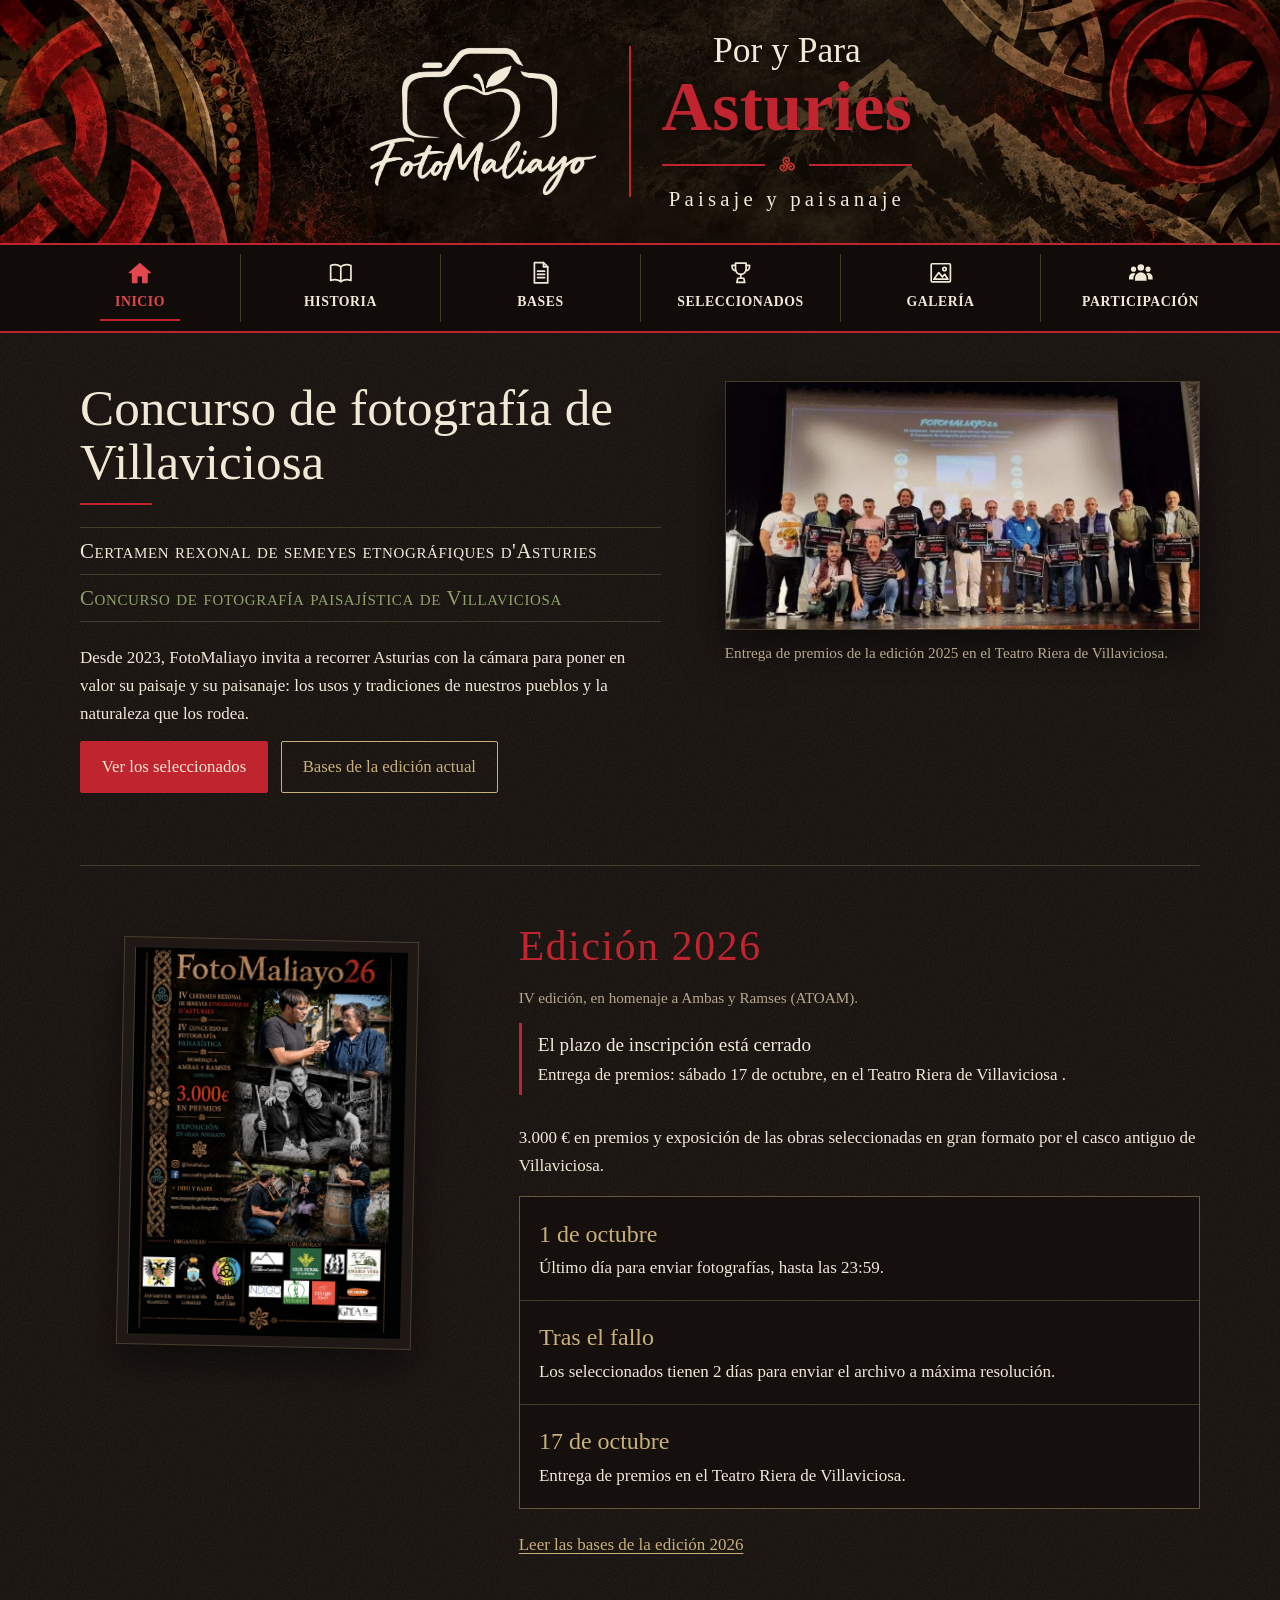
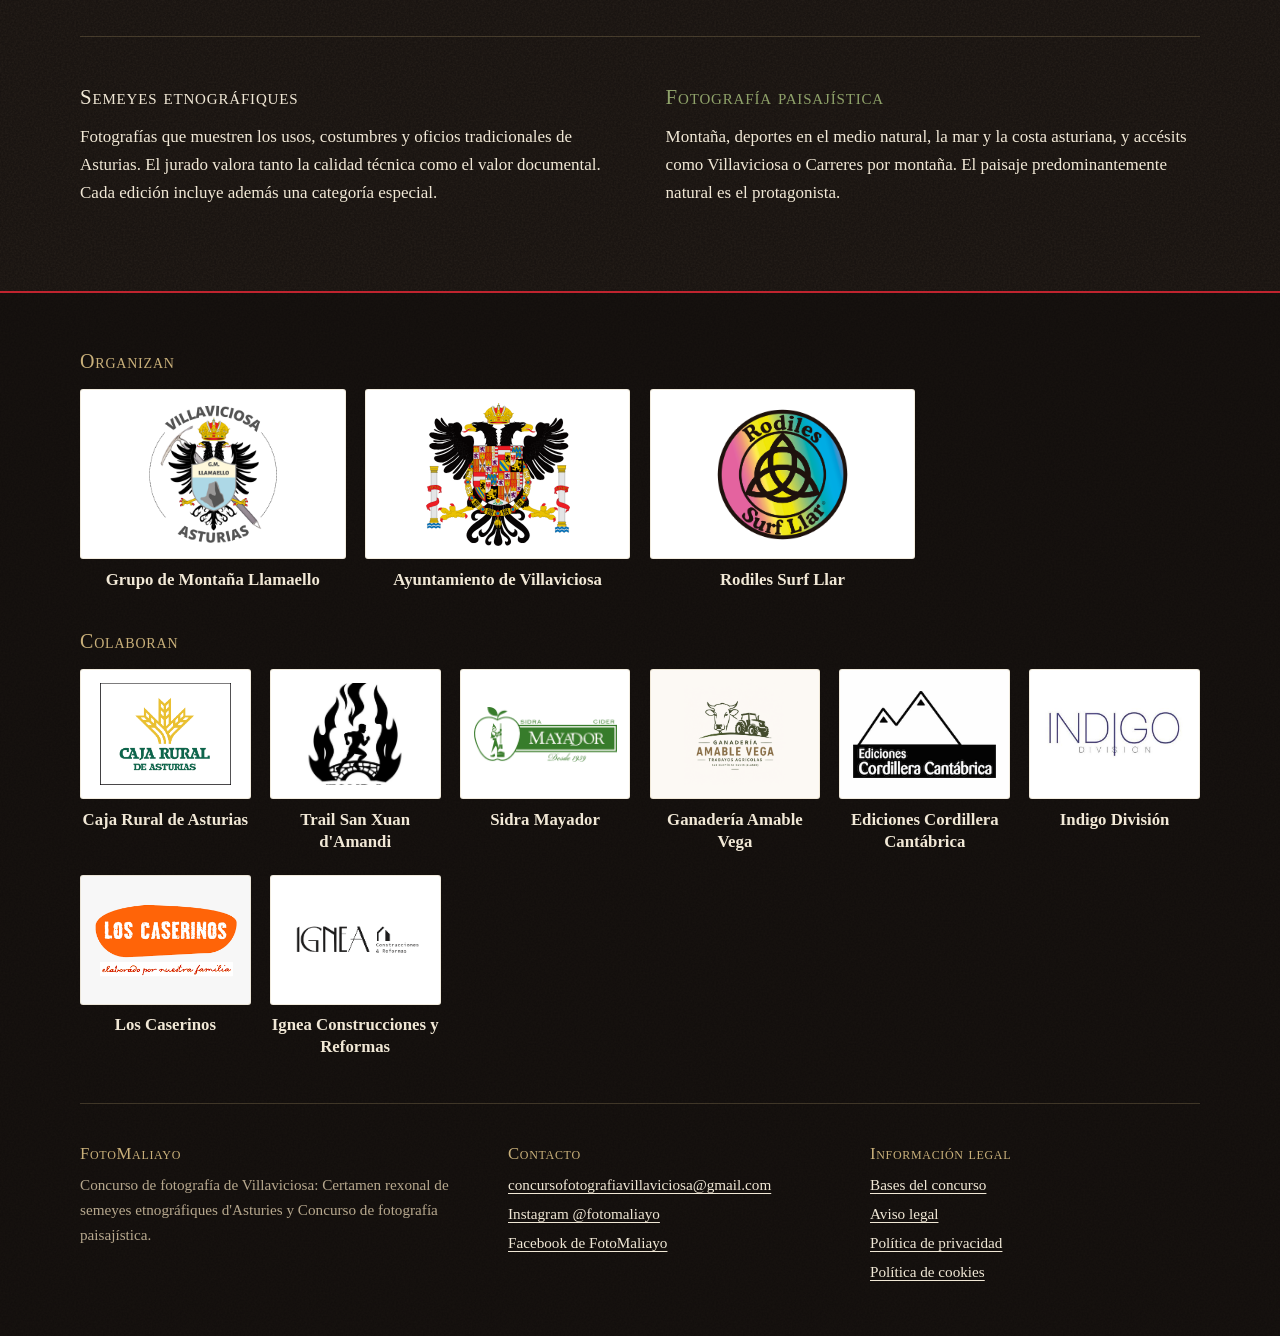
==== commit d87a98a4: "Fork del nuevo repositorio. (No sabemos pa que se creo xd.)" ====
--- a/index.html
+++ b/index.html
@@ -4,17 +4,17 @@
 <head>
   <meta charset="utf-8">
   <meta name="viewport" content="width=device-width, initial-scale=1, viewport-fit=cover">
-  <title>FotoMaliayo · Concurso de fotografía de Villaviciosa</title>
+  <title>FotoMaliayo · Por y Para Asturies</title>
   <meta name="description"
-    content="FotoMaliayo: Certamen rexonal de semeyes etnográfiques d'Asturies y Concurso de fotografía paisajística de Villaviciosa. Bases, ganadores e inscripción.">
+    content="FotoMaliayo: Certamen rexonal de semeyes etnográfiques d'Asturies y Concurso de fotografía paisajística de Villaviciosa. Bases, seleccionados e inscripción.">
   <link rel="canonical" href="https://fotomaliayo.es/">
-  <meta name="theme-color" content="#16100b">
+  <meta name="theme-color" content="#15100d">
   <meta property="og:type" content="website">
   <meta property="og:site_name" content="FotoMaliayo">
   <meta property="og:locale" content="es_ES">
-  <meta property="og:title" content="FotoMaliayo · Concurso de fotografía de Villaviciosa">
+  <meta property="og:title" content="FotoMaliayo · Por y Para Asturies">
   <meta property="og:description"
-    content="FotoMaliayo: Certamen rexonal de semeyes etnográfiques d'Asturies y Concurso de fotografía paisajística de Villaviciosa. Bases, ganadores e inscripción.">
+    content="FotoMaliayo: Certamen rexonal de semeyes etnográfiques d'Asturies y Concurso de fotografía paisajística de Villaviciosa. Bases, seleccionados e inscripción.">
   <meta property="og:url" content="https://fotomaliayo.es/">
   <meta property="og:image" content="https://fotomaliayo.es/img/cartel-2026.jpg">
   <meta property="og:image:alt" content="Cartel de FotoMaliayo 2026">
@@ -25,10 +25,9 @@
   <link rel="stylesheet" href="css/componentes/lightbox.css">
   <link rel="stylesheet" href="css/paginas/inicio.css">
   <script src="js/datos/config.js" defer></script>
-  <script src="js/datos/entidades.js" defer></script>
   <script src="js/lib/utilidades.js" defer></script>
   <script src="js/componentes/sitio.js" defer></script>
-  <script src="js/datos/ganadores.js" defer></script>
+  <script src="js/datos/seleccionados.js" defer></script>
   <script src="js/componentes/lightbox.js" defer></script>
   <script src="js/paginas/inicio.js" defer></script>
 </head>
@@ -37,19 +36,49 @@
   <a class="skip" href="#contenido">Saltar al contenido</a>
 
   <header>
-    <a href="./" aria-current="page">FotoMaliayo</a>
+    <div class="banner">
+      <a class="marca" href="./" aria-current="page">
+        <img src="img/logo-fotomaliayo.png" width="1298" height="849" alt="FotoMaliayo">
+      </a>
+      <p class="lema">
+        <span class="por-y-para">Por y Para</span>
+        <strong lang="ast">Asturies</strong>
+        <span class="filete"><img src="img/decoracion/trisquel.svg" width="40" height="40" alt=""></span>
+        <em>Paisaje y paisanaje</em>
+      </p>
+    </div>
     <nav aria-label="Principal">
-      <a href="ganadores.html">Ganadores</a>
-      <a href="bases.html">Bases</a>
-      <a href="participar.html" class="cta">Participar</a>
+      <a href="./" aria-current="page">
+        <svg viewBox="0 0 24 24" aria-hidden="true"><path class="relleno" d="M12 2.6 1.8 11.4a.6.6 0 0 0 .4 1.1H4.5V21a.8.8 0 0 0 .8.8h4.6v-6.3h4.2v6.3h4.6a.8.8 0 0 0 .8-.8v-8.5h2.3a.6.6 0 0 0 .4-1.1z"/></svg>
+        Inicio
+      </a>
+      <a href="historia.html">
+        <svg viewBox="0 0 24 24" aria-hidden="true"><path d="M2.5 5.2c3.3-1.3 6.5-1.1 9.5 1 3-2.1 6.2-2.3 9.5-1v14c-3.3-1.3-6.5-1.1-9.5 1-3-2.1-6.2-2.3-9.5-1z"/><path d="M12 6.2v14"/></svg>
+        Historia
+      </a>
+      <a href="bases.html">
+        <svg viewBox="0 0 24 24" aria-hidden="true"><path d="M6 2.5h8.5l4 4v15H6z"/><path d="M14.5 2.5v4h4"/><path d="M9 10.5h6.5M9 13.5h6.5M9 16.5h6.5"/></svg>
+        Bases
+      </a>
+      <a href="seleccionados.html">
+        <svg viewBox="0 0 24 24" aria-hidden="true"><path d="M7 3h10v5.5a5 5 0 0 1-10 0z"/><path d="M7 5H3.8v1.4A3.6 3.6 0 0 0 7.4 10M17 5h3.2v1.4A3.6 3.6 0 0 1 16.6 10"/><path d="M12 13.5v3.6"/><path d="M8.3 21h7.4l-.9-3.9H9.2z"/></svg>
+        Seleccionados
+      </a>
+      <a href="galeria.html">
+        <svg viewBox="0 0 24 24" aria-hidden="true"><rect x="3" y="3.5" width="18" height="17" rx="1"/><circle cx="15.5" cy="8.5" r="1.6"/><path d="m5.5 18 4.6-6.2 3.4 4.2 2.2-2.6 3 4.6z"/></svg>
+        Galería
+      </a>
+      <a href="participar.html">
+        <svg viewBox="0 0 24 24" aria-hidden="true"><g class="relleno"><circle cx="12" cy="7" r="3.1"/><circle cx="5.2" cy="8.6" r="2.4"/><circle cx="18.8" cy="8.6" r="2.4"/><path d="M6.6 19.5v-2.6a5.4 5.4 0 0 1 10.8 0v2.6z"/><path d="M5.1 18.3H.9v-1.8a4.2 4.2 0 0 1 6-3.8 7 7 0 0 0-1.8 4.3zM18.9 18.3h4.2v-1.8a4.2 4.2 0 0 0-6-3.8 7 7 0 0 1 1.8 4.3z"/></g></svg>
+        Participación
+      </a>
     </nav>
   </header>
 
   <main id="contenido">
     <section class="hero" aria-labelledby="t-inicio">
       <div>
-        <h1 id="t-inicio">FotoMaliayo</h1>
-        <p>Concurso de fotografía de Villaviciosa</p>
+        <h1 id="t-inicio">Concurso de fotografía de Villaviciosa</h1>
         <ul>
           <li class="etno" lang="ast">Certamen rexonal de semeyes etnográfiques d'Asturies</li>
           <li class="paisaje">Concurso de fotografía paisajística de Villaviciosa</li>
@@ -57,7 +86,7 @@
         <p>Desde 2023, FotoMaliayo invita a recorrer Asturias con la cámara para poner en valor su paisaje y su
           paisanaje: los usos y tradiciones de nuestros pueblos y la naturaleza que los rodea.</p>
         <p class="acciones">
-          <a class="btn" href="ganadores.html">Ver los ganadores</a>
+          <a class="btn" href="seleccionados.html">Ver los seleccionados</a>
           <a class="btn ghost" href="bases.html">Bases de la edición actual</a>
         </p>
       </div>
@@ -124,12 +153,13 @@
   </main>
 
   <dialog id="lightbox" aria-label="Fotografía ampliada">
-    <form method="dialog"><button class="btn ghost">Cerrar</button></form>
+    <form method="dialog">
+      <button class="btn ghost">Cerrar</button>
+    </form>
     <figure>
       <figcaption></figcaption>
     </figure>
   </dialog>
-
   <footer>
     <section class="entities" aria-label="Entidades organizadoras y colaboradoras">
       <div>
@@ -144,21 +174,26 @@
     <div class="foot-grid">
       <section aria-labelledby="pie-fotomaliayo">
         <h2 id="pie-fotomaliayo">FotoMaliayo</h2>
-        <p>Concurso de fotografía de Villaviciosa:
-          <span lang="ast">Certamen rexonal de semeyes etnográfiques
-            d'Asturies</span>
+        <p>
+          Concurso de fotografía de Villaviciosa:
+          <span lang="ast">Certamen rexonal de semeyes etnográfiques d'Asturies</span>
           y Concurso de fotografía paisajística.
         </p>
       </section>
       <section aria-labelledby="pie-contacto">
         <h2 id="pie-contacto">Contacto</h2>
         <ul>
-          <li><a href="mailto:concursofotografiavillaviciosa@gmail.com">concursofotografiavillaviciosa@gmail.com</a>
+          <li>
+            <a href="mailto:concursofotografiavillaviciosa@gmail.com">concursofotografiavillaviciosa@gmail.com</a>
           </li>
-          <li><a href="https://www.instagram.com/fotomaliayo/" rel="noopener" target="_blank">Instagram @fotomaliayo</a>
+          <li>
+            <a href="https://www.instagram.com/fotomaliayo/" rel="noopener" target="_blank">Instagram @fotomaliayo</a>
           </li>
-          <li><a href="https://www.facebook.com/concursofotografiavillaviciosa" rel="noopener" target="_blank">Facebook
-              de FotoMaliayo</a></li>
+          <li>
+            <a href="https://www.facebook.com/concursofotografiavillaviciosa" rel="noopener" target="_blank">
+              Facebook de FotoMaliayo
+            </a>
+          </li>
         </ul>
       </section>
       <nav aria-labelledby="pie-legal">
@@ -174,4 +209,4 @@
   </footer>
 </body>
 
-</html>+</html>
--- a/css/variables.css
+++ b/css/variables.css
@@ -1,39 +1,50 @@
 /* =====================================================================
    VARIABLES: colores, tipografía y medidas de toda la web
    ---------------------------------------------------------------------
-   Paleta tomada del cartel: madera oscura, pergamino, cobre, rojo y
-   verde azulado. Cambiando un valor aquí se actualiza en todas las páginas.
+   Paleta tomada del diseño «Por y Para Asturies»: fondo negro tostado,
+   rojo carmesí, crema y oro viejo de los nudos celtas. Cambiando un
+   valor aquí se actualiza en todas las páginas.
    No se cargan fuentes externas: así la web no envía datos a terceros.
    ===================================================================== */
 
 :root {
-  /* Fondos (madera) */
-  --wood: #16100b;
-  --wood-2: #211810;
-  --wood-3: #2c2117;
+  /* Fondos */
+  --wood: #15100d;
+  --wood-2: #1f1814;
+  --wood-3: #2a211b;
 
   /* Textos */
-  --parchment: #ecdfc8;
-  --muted: #b9a789;
+  --parchment: #f1e8d6;
+  --muted: #b7a88e;
 
-  /* Acentos */
-  --copper: #cf9a62;
-  --copper-dim: rgba(207, 154, 98, 0.32);
-  --copper-line: rgba(207, 154, 98, 0.5);
-  --red: #c2402f;              /* bordes, acentos y títulos grandes */
-  --red-text: #e0533f;         /* rojo para texto pequeño sobre fondo oscuro (contraste AA) */
-  --red-strong: #a83526;       /* fondo de la etiqueta «Ganador» (contraste AA con el pergamino) */
-  --red-soft: rgba(194, 64, 47, 0.12);
-  --teal: #4a9792;
-  --teal-light: #8cc7c2;
-  --teal-pale: #a9d6d2;
-  --ok: #7fb37a;
+  /* Acentos (oro viejo de los nudos) */
+  --copper: #c9b07a;
+  --copper-dim: rgba(201, 176, 122, 0.24);
+  --copper-line: rgba(201, 176, 122, 0.5);
+
+  /* Rojo carmesí (líneas, menú activo y «Asturies») */
+  --red: #c0242f;
+  --red-text: #e4484f; /* rojo para texto pequeño sobre fondo oscuro (contraste AA) */
+  --red-strong: #a51d26; /* fondo de la etiqueta «Ganador» (contraste AA con el crema) */
+  --red-soft: rgba(192, 36, 47, 0.12);
+
+  /* Color del certamen de paisaje (verde musgo) */
+  --teal: #8fa26a;
+  --teal-light: #b3c48d;
+  --teal-pale: #c9d6ac;
+
+  --ok: #8fbf7f;
   --error: #ff9b8a;
-  --overlay: rgba(10, 7, 4, 0.97);
+  --overlay: rgba(10, 7, 5, 0.97);
   --shadow: 0 18px 40px rgba(0, 0, 0, 0.55);
 
   /* Tipografía */
-  --serif: "Palatino Linotype", "Book Antiqua", Palatino, "URW Palladio L", "P052", Georgia, serif;
+  --serif:
+    "Palatino Linotype", "Book Antiqua", Palatino, "URW Palladio L", "P052",
+    Georgia, serif;
+  --titulo:
+    "Iowan Old Style", "Palatino Linotype", "Book Antiqua", Palatino, Georgia,
+    serif;
   --measure: 68ch;
 
   /* Medidas */
@@ -41,4 +52,8 @@
   --gutter: 1.25rem;
   --radius: 2px;
   --section-gap: 4rem;
+
+  /* Cabecera */
+  --linea-roja: 2px solid var(--red);
+  --separador: 1px solid rgba(201, 176, 122, 0.28);
 }
--- a/css/global.css
+++ b/css/global.css
@@ -1,8 +1,9 @@
 /* =====================================================================
    ESTILOS GLOBALES
    ---------------------------------------------------------------------
-   Base tipográfica, estructura común de todas las páginas (cabecera,
-   contenido principal y pie) y componentes genéricos (botones, tablas).
+   Base tipográfica, estructura común de todas las páginas (cabecera con
+   el banner «Por y Para Asturies» y el menú, contenido principal y pie)
+   y componentes genéricos (botones, tablas).
    Requiere variables.css.
    ===================================================================== */
 
@@ -34,7 +35,7 @@
   margin: 0;
   padding-top: env(safe-area-inset-top, 0px);
   padding-bottom: env(safe-area-inset-bottom, 0px);
-  background: var(--wood);
+  background: var(--wood) url("../img/decoracion/textura.svg");
   color: var(--parchment);
   font-family: var(--serif);
   font-size: 1.0625rem;
@@ -68,22 +69,31 @@
 h3,
 h4 {
   margin: 0;
+  font-family: var(--titulo);
   font-weight: normal;
   line-height: 1.2;
 }
 
 h1 {
   font-size: clamp(1.8rem, 1.3rem + 2vw, 2.6rem);
-  font-variant: small-caps;
-  letter-spacing: 0.03em;
-  color: var(--copper);
+  color: var(--parchment);
+}
+
+/* Filete rojo bajo los títulos de página, como en el banner */
+main > h1::after,
+.doc > h1::after {
+  content: "";
+  display: block;
+  width: 4.5rem;
+  margin-top: 0.7rem;
+  border-top: 2px solid var(--red);
 }
 
 h2 {
   margin-top: 2.2rem;
   font-size: 1.3rem;
   font-variant: small-caps;
-  letter-spacing: 0.03em;
+  letter-spacing: 0.04em;
   color: var(--parchment);
 }
 
@@ -99,7 +109,7 @@
   color: var(--parchment);
 }
 
-/* Color de cada certamen: etnográfico (pergamino) y paisaje (verde azulado) */
+/* Color de cada certamen: etnográfico (crema) y paisaje (verde musgo) */
 .etno {
   color: var(--parchment);
 }
@@ -138,69 +148,177 @@
 }
 
 /* ---------- Estructura común ---------- */
-body > header,
 main {
+  display: block;
   padding-inline: max(var(--gutter), (100% - var(--max-width)) / 2);
-}
-
-main {
-  display: block;
   padding-block: 3rem 4.5rem;
 }
 
-/* Cabecera */
+/* =====================================================================
+   CABECERA
+   El banner (logo + lema) sobre la imagen de fondo con los nudos celtas
+   y las montañas (img/decoracion/fondo-cabecera.jpg), y el menú con iconos.
+   ===================================================================== */
 body > header {
+  position: relative;
+  background: var(--wood);
+}
+
+/* ---------- Banner ---------- */
+.banner {
+  display: grid;
+  grid-template-columns: auto auto;
+  justify-content: center;
+  align-items: center;
+  min-height: clamp(210px, 19vw, 320px);
+  padding: clamp(1rem, 2vw, 1.6rem) var(--gutter);
+  /* Encuadre hacia arriba para que se vea entero el pico de la montaña */
+  background: var(--wood) url("../img/decoracion/fondo-cabecera.jpg") center 18% / cover no-repeat;
+}
+
+/* Logotipo */
+.marca {
+  display: block;
+  padding-right: clamp(1rem, 2.4vw, 2rem);
+  border-right: var(--linea-roja);
+}
+
+.marca img {
+  width: clamp(150px, 18vw, 270px);
+}
+
+.marca:focus-visible {
+  outline-offset: 6px;
+}
+
+/* Lema «Por y Para Asturies · Paisaje y paisanaje» */
+.lema {
+  margin: 0;
+  padding-left: clamp(1rem, 2.4vw, 2rem);
+  font-family: var(--titulo);
+  line-height: 1;
+  text-align: center;
+  text-shadow: 0 2px 6px rgba(0, 0, 0, 0.6);
+}
+
+.lema span,
+.lema strong,
+.lema em {
+  display: block;
+}
+
+.lema .por-y-para {
+  font-size: clamp(1.2rem, 0.7rem + 1.9vw, 2.5rem);
+  color: var(--parchment);
+}
+
+.lema strong {
+  margin-top: 0.05em;
+  font-size: clamp(2.1rem, 1rem + 4.2vw, 4.7rem);
+  font-weight: 600;
+  letter-spacing: 0.005em;
+  color: var(--red);
+}
+
+/* Filete con trisquel */
+.lema .filete {
   display: flex;
-  flex-wrap: wrap;
   align-items: center;
-  justify-content: space-between;
-  gap: 1rem;
-  padding-block: 0.9rem;
-  border-bottom: 1px solid var(--copper-dim);
-  background: var(--wood);
-}
-
-body > header > a {
-  font-size: 1.55rem;
-  letter-spacing: 0.01em;
-  color: var(--copper);
+  gap: 0.6rem;
+  margin: clamp(0.35rem, 0.8vw, 0.7rem) auto clamp(0.4rem, 0.9vw, 0.75rem);
+}
+
+.lema .filete::before,
+.lema .filete::after {
+  content: "";
+  flex: 1;
+  border-top: var(--linea-roja);
+}
+
+.lema .filete img {
+  width: clamp(20px, 2vw, 28px);
+}
+
+.lema em {
+  font-size: clamp(0.85rem, 0.5rem + 1vw, 1.5rem);
+  font-style: normal;
+  letter-spacing: 0.2em;
+  color: var(--parchment);
+}
+
+/* ---------- Menú principal ---------- */
+body > header nav {
+  position: relative;
+  display: grid;
+  grid-template-columns: repeat(6, 1fr);
+  padding: clamp(0.3rem, 0.7vw, 0.55rem) max(var(--gutter), (100% - 1200px) / 2);
+  border-top: var(--linea-roja);
+  border-bottom: var(--linea-roja);
+  background: rgba(16, 12, 10, 0.88);
+}
+
+body > header nav a {
+  position: relative;
+  display: flex;
+  flex-direction: column;
+  align-items: center;
+  justify-content: center;
+  gap: 0.3rem;
+  padding: 0.4rem 0.3rem 0.55rem;
+  font-family: var(--titulo);
+  font-size: clamp(0.7rem, 0.5rem + 0.45vw, 0.95rem);
+  font-weight: 600;
+  letter-spacing: 0.04em;
+  text-transform: uppercase;
+  text-align: center;
+  color: var(--parchment);
   text-decoration: none;
 }
 
-body > header nav {
-  display: flex;
-  flex-wrap: wrap;
-  gap: 0.3rem;
-}
-
-body > header nav a {
-  padding: 0.35rem 0.75rem;
-  border-radius: var(--radius);
-  font-size: 1.08rem;
-  font-variant: small-caps;
-  letter-spacing: 0.04em;
-  color: var(--parchment);
-  text-decoration: none;
+/* Separadores verticales entre opciones */
+body > header nav a + a {
+  border-left: var(--separador);
+}
+
+body > header nav svg {
+  width: clamp(22px, 2vw, 32px);
+  height: clamp(22px, 2vw, 32px);
+  fill: none;
+  stroke: currentColor;
+  stroke-width: 1.6;
+  stroke-linecap: round;
+  stroke-linejoin: round;
+}
+
+body > header nav svg .relleno {
+  fill: currentColor;
+  stroke: none;
 }
 
 body > header nav a:hover {
   color: var(--copper);
 }
 
+/* Opción activa: rojo y subrayado */
 body > header nav a[aria-current="page"] {
-  background: var(--copper);
-  color: var(--wood);
-}
-
-body > header nav .cta:not([aria-current="page"]) {
-  border: 1px solid var(--copper);
-  color: var(--copper);
-}
-
-/* Pie */
+  color: var(--red-text);
+}
+
+body > header nav a[aria-current="page"]::after {
+  content: "";
+  position: absolute;
+  bottom: 0.1rem;
+  left: 50%;
+  width: min(5rem, 70%);
+  translate: -50% 0;
+  border-top: 2px solid var(--red);
+}
+
+/* ---------- Pie ---------- */
 body > footer {
-  padding-block: 2.5rem;
-  border-top: 1px solid var(--copper-dim);
+  padding-block: 3.5rem 3rem;
+  border-top: var(--linea-roja);
+  background: rgba(16, 12, 10, 0.6);
   font-size: 0.95rem;
   color: var(--muted);
 }
@@ -236,12 +354,15 @@
 
 .entities {
   display: grid;
-  grid-template-columns: auto 1fr;
-  align-items: start;
-  gap: 2.5rem;
+  gap: 2.4rem;
   margin-bottom: 2.5rem;
-  padding-bottom: 2.5rem;
+  padding-bottom: 2.8rem;
   border-bottom: 1px solid var(--copper-dim);
+}
+
+.entities h2 {
+  margin-bottom: 1rem;
+  font-size: 1.25rem;
 }
 
 .foot-grid {
@@ -250,51 +371,83 @@
   gap: 2rem;
 }
 
-/* Logotipos de organizadores y colaboradores */
+/* Fichas de organizadores y colaboradores: logotipo con el nombre debajo */
 body > footer ul[data-entidades] {
-  display: flex;
-  flex-wrap: wrap;
-  gap: 0.7rem;
+  display: grid;
+  gap: 1.4rem 1.2rem;
+}
+
+body > footer ul[data-entidades="org"] {
+  grid-template-columns: repeat(auto-fill, minmax(220px, 1fr));
+}
+
+body > footer ul[data-entidades="col"] {
+  grid-template-columns: repeat(auto-fill, minmax(170px, 1fr));
 }
 
 ul[data-entidades] li {
+  margin: 0;
+}
+
+ul[data-entidades] a {
+  display: block;
+  color: inherit;
+  text-decoration: none;
+}
+
+/* Recuadro del logotipo, con el mismo fondo que el logo */
+.logo-entidad {
   display: flex;
   align-items: center;
   justify-content: center;
-  margin: 0;
-  padding: 0.5rem;
-  overflow: hidden;
+  padding: 0.8rem;
   border: 1px solid var(--copper-dim);
   border-radius: 3px;
   background: var(--fondo, #fff);
 }
 
-ul[data-entidades="org"] li {
-  width: 150px;
-  height: 110px;
-}
-
-ul[data-entidades="col"] li {
-  width: 112px;
-  height: 80px;
-}
-
-ul[data-entidades] img {
-  width: auto;
-  height: auto;
-  max-width: 100%;
-  max-height: 100%;
+ul[data-entidades="org"] .logo-entidad {
+  height: 170px;
+}
+
+ul[data-entidades="col"] .logo-entidad {
+  height: 130px;
+}
+
+/* El logotipo se ve entero: se ajusta al recuadro sin recortarse */
+.logo-entidad img {
+  width: 100%;
+  height: 100%;
   object-fit: contain;
+}
+
+.nombre-entidad {
+  display: block;
+  margin-top: 0.6rem;
+  font-family: var(--titulo);
+  font-size: 1.05rem;
+  font-weight: 600;
+  line-height: 1.3;
+  text-align: center;
+  color: var(--parchment);
+}
+
+ul[data-entidades] a:hover .logo-entidad {
+  border-color: var(--copper);
+}
+
+ul[data-entidades] a:hover .nombre-entidad {
+  color: var(--copper);
 }
 
 /* ---------- Botones ---------- */
 .btn {
   display: inline-block;
   padding: 0.7rem 1.3rem;
-  border: 1px solid var(--copper);
+  border: 1px solid var(--red);
   border-radius: var(--radius);
-  background: var(--copper);
-  color: var(--wood);
+  background: var(--red);
+  color: var(--parchment);
   font: inherit;
   font-size: 1.05rem;
   text-decoration: none;
@@ -308,6 +461,7 @@
 }
 
 .btn.ghost {
+  border-color: var(--copper);
   background: transparent;
   color: var(--copper);
 }
@@ -361,18 +515,65 @@
 
 /* ---------- Adaptación a pantallas estrechas ---------- */
 @media (max-width: 820px) {
-  .entities,
   .foot-grid {
     grid-template-columns: 1fr;
   }
 
-  ul[data-entidades="org"] li {
-    width: 128px;
-    height: 94px;
-  }
-
-  ul[data-entidades="col"] li {
-    width: 104px;
-    height: 72px;
-  }
-}
+  body > footer ul[data-entidades="org"],
+  body > footer ul[data-entidades="col"] {
+    grid-template-columns: repeat(2, 1fr);
+  }
+
+  ul[data-entidades="org"] .logo-entidad {
+    height: 130px;
+  }
+
+  ul[data-entidades="col"] .logo-entidad {
+    height: 105px;
+  }
+
+  .nombre-entidad {
+    font-size: 0.95rem;
+  }
+
+  /* Banner apilado: logo arriba, lema debajo */
+  .banner {
+    grid-template-columns: 1fr;
+    justify-items: center;
+    gap: 0.8rem;
+    background-image: url("../img/decoracion/fondo-cabecera-movil.jpg");
+  }
+
+  .marca {
+    padding: 0 0 0.8rem;
+    border-right: 0;
+    border-bottom: var(--linea-roja);
+  }
+
+  .marca img {
+    width: min(52vw, 210px);
+  }
+
+  .lema {
+    padding-left: 0;
+  }
+
+
+  /* Menú en dos filas de tres */
+  body > header nav {
+    grid-template-columns: repeat(3, 1fr);
+    row-gap: 0.4rem;
+  }
+
+  body > header nav a:nth-child(4) {
+    border-left: 0;
+  }
+}
+
+@media (max-width: 400px) {
+  body > header nav a {
+    padding-inline: 0.15rem;
+    font-size: 0.74rem;
+    letter-spacing: 0.01em;
+  }
+}
--- a/css/paginas/inicio.css
+++ b/css/paginas/inicio.css
@@ -11,25 +11,24 @@
 }
 
 .hero h1 {
-  margin-bottom: 1.6rem;
-  font-size: clamp(3.2rem, 2rem + 6vw, 6.4rem);
-  font-variant: normal;
-  line-height: 0.95;
-  letter-spacing: -0.01em;
+  margin-bottom: 1.4rem;
+  font-size: clamp(2rem, 1.4rem + 2.6vw, 3.2rem);
+  line-height: 1.05;
 }
 
-.hero h1 + p {
-  margin: -0.8rem 0 1.6rem;
-  font-size: 1.35rem;
-  font-style: italic;
-  color: var(--muted);
+.hero h1::after {
+  content: "";
+  display: block;
+  width: 4.5rem;
+  margin-top: 0.9rem;
+  border-top: 2px solid var(--red);
 }
 
 .hero ul {
   margin: 0 0 1.4rem;
   padding: 0;
   list-style: none;
-  font-size: 1.35rem;
+  font-size: 1.3rem;
   font-variant: small-caps;
   line-height: 1.35;
   letter-spacing: 0.03em;
@@ -58,6 +57,7 @@
 .hero figure img {
   width: 100%;
   border: 1px solid var(--copper-dim);
+  box-shadow: var(--shadow);
 }
 
 .hero figcaption {
@@ -85,6 +85,7 @@
 .edition h2 {
   margin-top: 0;
   font-size: clamp(1.8rem, 1.3rem + 2vw, 2.6rem);
+  font-variant: normal;
   color: var(--red);
 }
 
